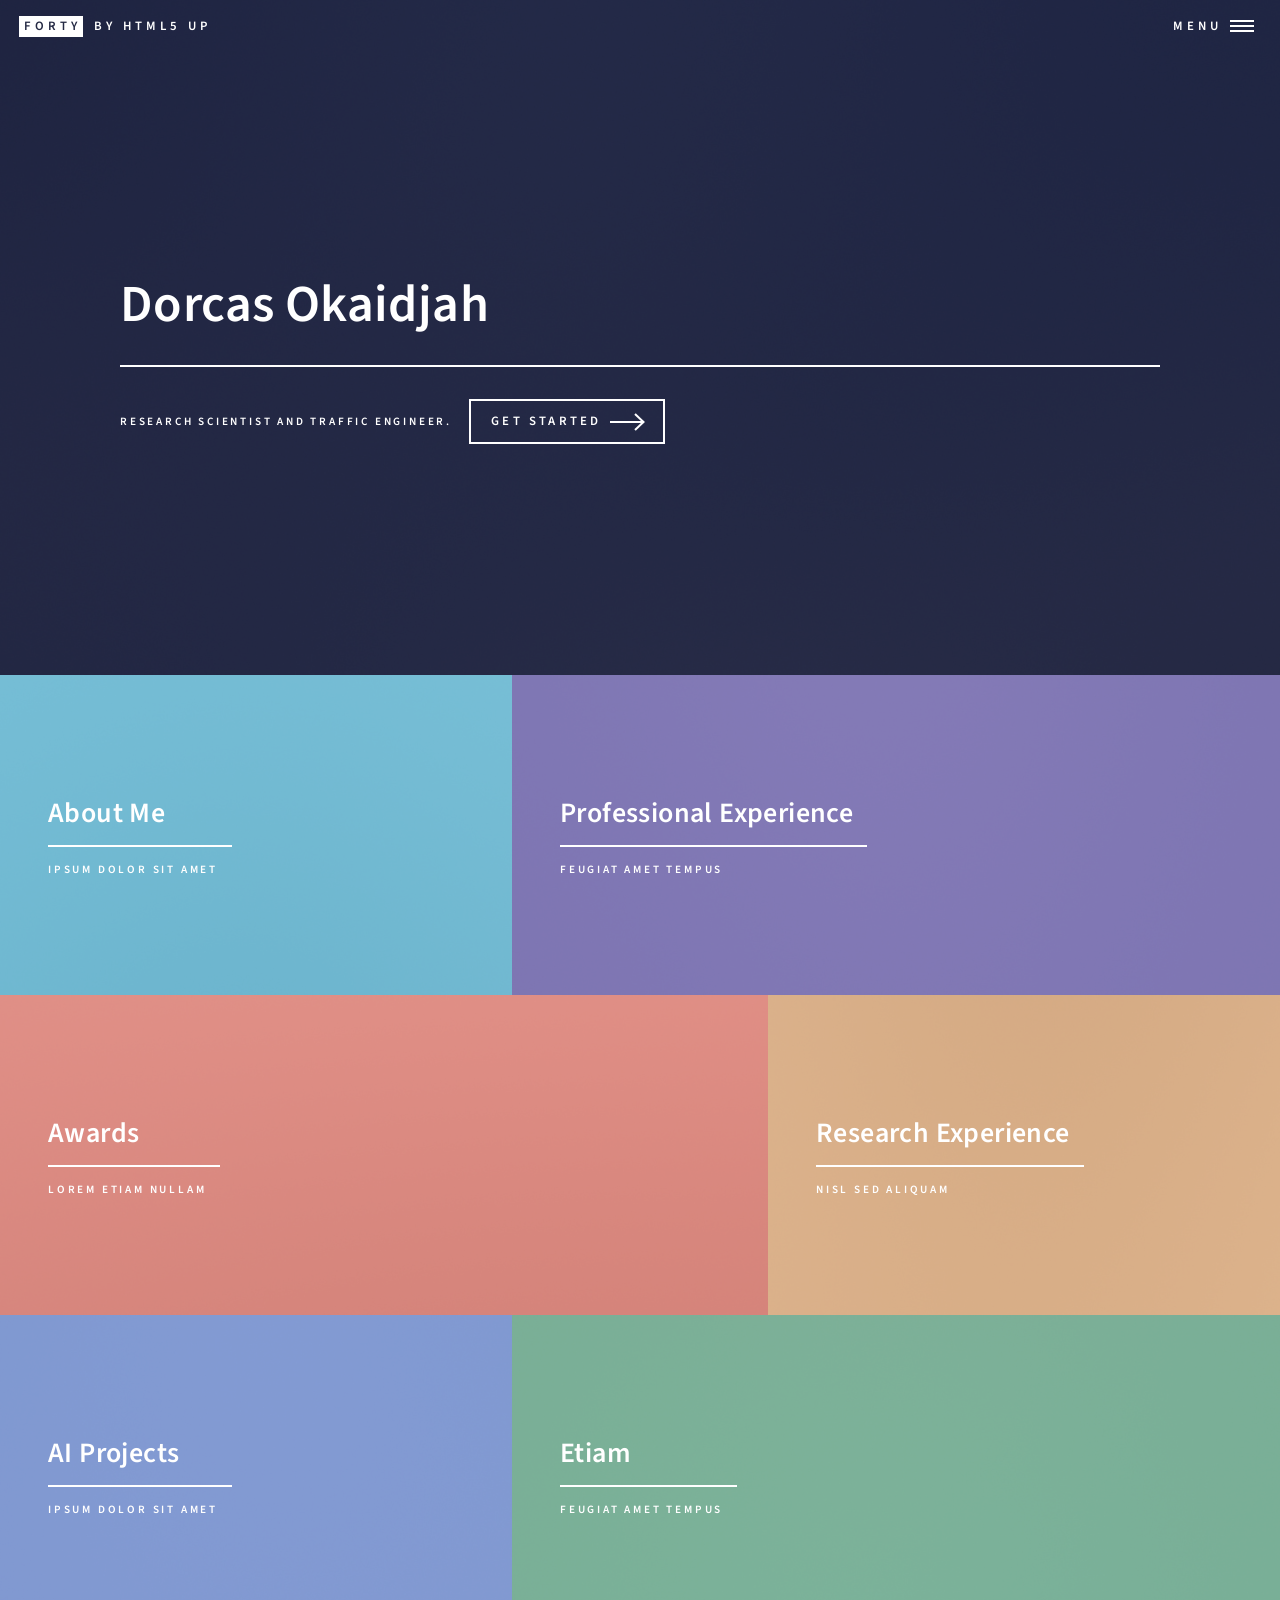
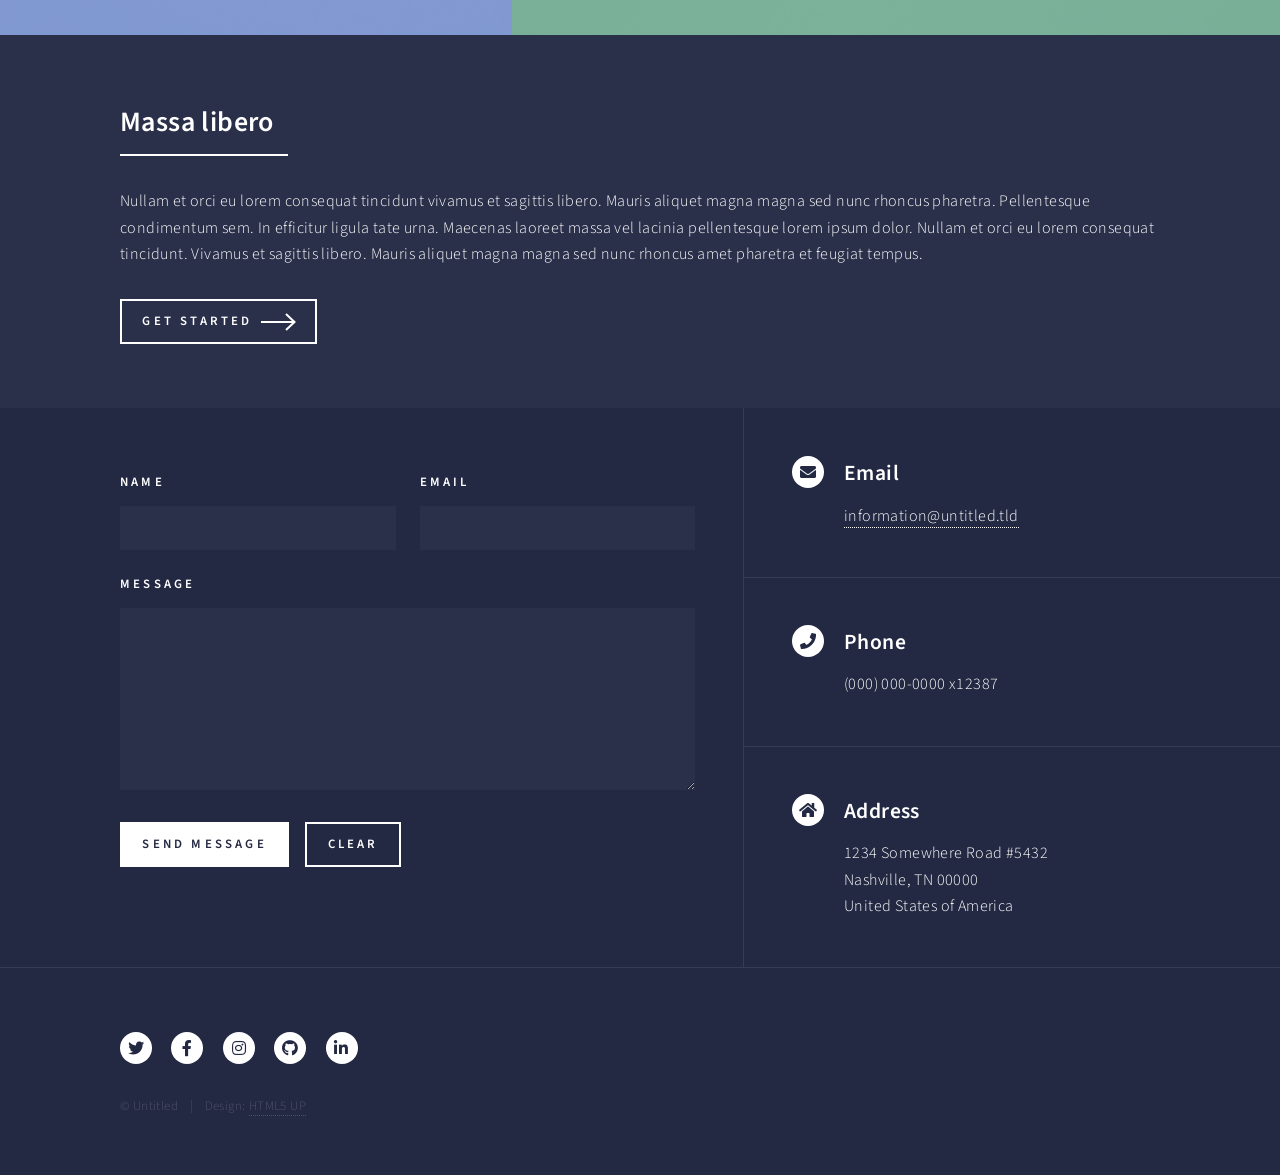
==== index.html @ 519712bb "Update index.html" ====
<!DOCTYPE HTML>
<!--
	Forty by HTML5 UP
	html5up.net | @ajlkn
	Free for personal and commercial use under the CCA 3.0 license (html5up.net/license)
-->
<html>
	<head>
		<title>Forty by HTML5 UP</title>
		<meta charset="utf-8" />
		<meta name="viewport" content="width=device-width, initial-scale=1, user-scalable=no" />
		<link rel="stylesheet" href="assets/css/main.css" />
		<noscript><link rel="stylesheet" href="assets/css/noscript.css" /></noscript>
	</head>
	<body class="is-preload">

		<!-- Wrapper -->
			<div id="wrapper">

				<!-- Header -->
					<header id="header" class="alt">
						<a href="index.html" class="logo"><strong>Forty</strong> <span>by HTML5 UP</span></a>
						<nav>
							<a href="#menu">Menu</a>
						</nav>
					</header>

				<!-- Menu -->
					<nav id="menu">
						<ul class="links">
							<li><a href="index.html">Home</a></li>
							<li><a href="landing.html">Landing</a></li>
							<li><a href="generic.html">Generic</a></li>
							<li><a href="elements.html">Elements</a></li>
						</ul>
						<ul class="actions stacked">
							<li><a href="#" class="button primary fit">Get Started</a></li>
							<li><a href="#" class="button fit">Log In</a></li>
						</ul>
					</nav>

				<!-- Banner -->
					<section id="banner" class="major">
						<div class="inner">
							<header class="major">
								<h1>Dorcas Okaidjah</h1>
							</header>
							<div class="content">
								<p> Research Scientist and Traffic Engineer.</p>
								<ul class="actions">
									<li><a href="#one" class="button next scrolly">Get Started</a></li>
								</ul>
							</div>
						</div>
					</section>

				<!-- Main -->
					<div id="main">

						<!-- One -->
							<section id="one" class="tiles">
								<article>
									<span class="image">
										<img src="images/pic01.jpg" alt="" />
									</span>
									<header class="major">
										<h3><a href="landing.html" class="link">About Me</a></h3>
										<p>Ipsum dolor sit amet</p>
									</header>
								</article>
								<article>
									<span class="image">
										<img src="images/pic02.jpg" alt="" />
									</span>
									<header class="major">
										<h3><a href="landing.html" class="link">Professional Experience</a></h3>
										<p>feugiat amet tempus</p>
									</header>
								</article>
								<article>
									<span class="image">
										<img src="images/pic03.jpg" alt="" />
									</span>
									<header class="major">
										<h3><a href="landing.html" class="link">Awards</a></h3>
										<p>Lorem etiam nullam</p>
									</header>
								</article>
								<article>
									<span class="image">
										<img src="images/pic04.jpg" alt="" />
									</span>
									<header class="major">
										<h3><a href="landing.html" class="link">Research Experience</a></h3>
										<p>Nisl sed aliquam</p>
									</header>
								</article>
								<article>
									<span class="image">
										<img src="images/pic05.jpg" alt="" />
									</span>
									<header class="major">
										<h3><a href="landing.html" class="link">AI Projects</a></h3>
										<p>Ipsum dolor sit amet</p>
									</header>
								</article>
								<article>
									<span class="image">
										<img src="images/pic06.jpg" alt="" />
									</span>
									<header class="major">
										<h3><a href="landing.html" class="link">Etiam</a></h3>
										<p>Feugiat amet tempus</p>
									</header>
								</article>
							</section>

						<!-- Two -->
							<section id="two">
								<div class="inner">
									<header class="major">
										<h2>Massa libero</h2>
									</header>
									<p>Nullam et orci eu lorem consequat tincidunt vivamus et sagittis libero. Mauris aliquet magna magna sed nunc rhoncus pharetra. Pellentesque condimentum sem. In efficitur ligula tate urna. Maecenas laoreet massa vel lacinia pellentesque lorem ipsum dolor. Nullam et orci eu lorem consequat tincidunt. Vivamus et sagittis libero. Mauris aliquet magna magna sed nunc rhoncus amet pharetra et feugiat tempus.</p>
									<ul class="actions">
										<li><a href="landing.html" class="button next">Get Started</a></li>
									</ul>
								</div>
							</section>

					</div>

				<!-- Contact -->
					<section id="contact">
						<div class="inner">
							<section>
								<form method="post" action="#">
									<div class="fields">
										<div class="field half">
											<label for="name">Name</label>
											<input type="text" name="name" id="name" />
										</div>
										<div class="field half">
											<label for="email">Email</label>
											<input type="text" name="email" id="email" />
										</div>
										<div class="field">
											<label for="message">Message</label>
											<textarea name="message" id="message" rows="6"></textarea>
										</div>
									</div>
									<ul class="actions">
										<li><input type="submit" value="Send Message" class="primary" /></li>
										<li><input type="reset" value="Clear" /></li>
									</ul>
								</form>
							</section>
							<section class="split">
								<section>
									<div class="contact-method">
										<span class="icon solid alt fa-envelope"></span>
										<h3>Email</h3>
										<a href="#">information@untitled.tld</a>
									</div>
								</section>
								<section>
									<div class="contact-method">
										<span class="icon solid alt fa-phone"></span>
										<h3>Phone</h3>
										<span>(000) 000-0000 x12387</span>
									</div>
								</section>
								<section>
									<div class="contact-method">
										<span class="icon solid alt fa-home"></span>
										<h3>Address</h3>
										<span>1234 Somewhere Road #5432<br />
										Nashville, TN 00000<br />
										United States of America</span>
									</div>
								</section>
							</section>
						</div>
					</section>

				<!-- Footer -->
					<footer id="footer">
						<div class="inner">
							<ul class="icons">
								<li><a href="#" class="icon brands alt fa-twitter"><span class="label">Twitter</span></a></li>
								<li><a href="#" class="icon brands alt fa-facebook-f"><span class="label">Facebook</span></a></li>
								<li><a href="#" class="icon brands alt fa-instagram"><span class="label">Instagram</span></a></li>
								<li><a href="#" class="icon brands alt fa-github"><span class="label">GitHub</span></a></li>
								<li><a href="#" class="icon brands alt fa-linkedin-in"><span class="label">LinkedIn</span></a></li>
							</ul>
							<ul class="copyright">
								<li>&copy; Untitled</li><li>Design: <a href="https://html5up.net">HTML5 UP</a></li>
							</ul>
						</div>
					</footer>

			</div>

		<!-- Scripts -->
			<script src="assets/js/jquery.min.js"></script>
			<script src="assets/js/jquery.scrolly.min.js"></script>
			<script src="assets/js/jquery.scrollex.min.js"></script>
			<script src="assets/js/browser.min.js"></script>
			<script src="assets/js/breakpoints.min.js"></script>
			<script src="assets/js/util.js"></script>
			<script src="assets/js/main.js"></script>

	</body>

</html>
---- assets/css/main.css ----
@import url(fontawesome-all.min.css);
@import url("https://fonts.googleapis.com/css?family=Source+Sans+Pro:300,300italic,600,600italic");

/*
	Forty by HTML5 UP
	html5up.net | @ajlkn
	Free for personal and commercial use under the CCA 3.0 license (html5up.net/license)
*/

html, body, div, span, applet, object,
iframe, h1, h2, h3, h4, h5, h6, p, blockquote,
pre, a, abbr, acronym, address, big, cite,
code, del, dfn, em, img, ins, kbd, q, s, samp,
small, strike, strong, sub, sup, tt, var, b,
u, i, center, dl, dt, dd, ol, ul, li, fieldset,
form, label, legend, table, caption, tbody,
tfoot, thead, tr, th, td, article, aside,
canvas, details, embed, figure, figcaption,
footer, header, hgroup, menu, nav, output, ruby,
section, summary, time, mark, audio, video {
	margin: 0;
	padding: 0;
	border: 0;
	font-size: 100%;
	font: inherit;
	vertical-align: baseline;}

article, aside, details, figcaption, figure,
footer, header, hgroup, menu, nav, section {
	display: block;}

body {
	line-height: 1;
}

ol, ul {
	list-style: none;
}

blockquote, q {
	quotes: none;
}

	blockquote:before, blockquote:after, q:before, q:after {
		content: '';
		content: none;
	}

table {
	border-collapse: collapse;
	border-spacing: 0;
}

body {
	-webkit-text-size-adjust: none;
}

mark {
	background-color: transparent;
	color: inherit;
}

input::-moz-focus-inner {
	border: 0;
	padding: 0;
}

input, select, textarea {
	-moz-appearance: none;
	-webkit-appearance: none;
	-ms-appearance: none;
	appearance: none;
}

/* Basic */

	@-ms-viewport {
		width: device-width;
	}

	body {
		-ms-overflow-style: scrollbar;
	}

	@media screen and (max-width: 480px) {

		html, body {
			min-width: 320px;
		}

	}

	html {
		box-sizing: border-box;
	}

	*, *:before, *:after {
		box-sizing: inherit;
	}

	body {
		background: #242943;
	}

		body.is-preload *, body.is-preload *:before, body.is-preload *:after {
			-moz-animation: none !important;
			-webkit-animation: none !important;
			-ms-animation: none !important;
			animation: none !important;
			-moz-transition: none !important;
			-webkit-transition: none !important;
			-ms-transition: none !important;
			transition: none !important;
		}

/* Type */

	body, input, select, textarea {
		color: #ffffff;
		font-family: "Source Sans Pro", Helvetica, sans-serif;
		font-size: 17pt;
		font-weight: 300;
		letter-spacing: 0.025em;
		line-height: 1.65;
	}

		@media screen and (max-width: 1680px) {

			body, input, select, textarea {
				font-size: 14pt;
			}

		}

		@media screen and (max-width: 1280px) {

			body, input, select, textarea {
				font-size: 12pt;
			}

		}

		@media screen and (max-width: 360px) {

			body, input, select, textarea {
				font-size: 11pt;
			}

		}

	a {
		-moz-transition: color 0.2s ease-in-out, border-bottom-color 0.2s ease-in-out;
		-webkit-transition: color 0.2s ease-in-out, border-bottom-color 0.2s ease-in-out;
		-ms-transition: color 0.2s ease-in-out, border-bottom-color 0.2s ease-in-out;
		transition: color 0.2s ease-in-out, border-bottom-color 0.2s ease-in-out;
		border-bottom: dotted 1px;
		color: inherit;
		text-decoration: none;
	}

		a:hover {
			border-bottom-color: transparent;
			color: #9bf1ff !important;
		}

		a:active {
			color: #53e3fb !important;
		}

	strong, b {
		color: #ffffff;
		font-weight: 600;
	}

	em, i {
		font-style: italic;
	}

	p {
		margin: 0 0 2em 0;
	}

	h1, h2, h3, h4, h5, h6 {
		color: #ffffff;
		font-weight: 600;
		line-height: 1.65;
		margin: 0 0 1em 0;
	}

		h1 a, h2 a, h3 a, h4 a, h5 a, h6 a {
			color: inherit;
			border-bottom: 0;
		}

	h1 {
		font-size: 2.5em;
	}

	h2 {
		font-size: 1.75em;
	}

	h3 {
		font-size: 1.35em;
	}

	h4 {
		font-size: 1.1em;
	}

	h5 {
		font-size: 0.9em;
	}

	h6 {
		font-size: 0.7em;
	}

	@media screen and (max-width: 736px) {

		h1 {
			font-size: 2em;
		}

		h2 {
			font-size: 1.5em;
		}

		h3 {
			font-size: 1.25em;
		}

	}

	sub {
		font-size: 0.8em;
		position: relative;
		top: 0.5em;
	}

	sup {
		font-size: 0.8em;
		position: relative;
		top: -0.5em;
	}

	blockquote {
		border-left: solid 4px rgba(212, 212, 255, 0.1);
		font-style: italic;
		margin: 0 0 2em 0;
		padding: 0.5em 0 0.5em 2em;
	}

	code {
		background: rgba(212, 212, 255, 0.035);
		font-family: "Courier New", monospace;
		font-size: 0.9em;
		margin: 0 0.25em;
		padding: 0.25em 0.65em;
	}

	pre {
		-webkit-overflow-scrolling: touch;
		font-family: "Courier New", monospace;
		font-size: 0.9em;
		margin: 0 0 2em 0;
	}

		pre code {
			display: block;
			line-height: 1.75;
			padding: 1em 1.5em;
			overflow-x: auto;
		}

	hr {
		border: 0;
		border-bottom: solid 1px rgba(212, 212, 255, 0.1);
		margin: 2em 0;
	}

		hr.major {
			margin: 3em 0;
		}

	.align-left {
		text-align: left;
	}

	.align-center {
		text-align: center;
	}

	.align-right {
		text-align: right;
	}

/* Row */

	.row {
		display: flex;
		flex-wrap: wrap;
		box-sizing: border-box;
		align-items: stretch;
	}

		.row > * {
			box-sizing: border-box;
		}

		.row.gtr-uniform > * > :last-child {
			margin-bottom: 0;
		}

		.row.aln-left {
			justify-content: flex-start;
		}

		.row.aln-center {
			justify-content: center;
		}

		.row.aln-right {
			justify-content: flex-end;
		}

		.row.aln-top {
			align-items: flex-start;
		}

		.row.aln-middle {
			align-items: center;
		}

		.row.aln-bottom {
			align-items: flex-end;
		}

		.row > .imp {
			order: -1;
		}

		.row > .col-1 {
			width: 8.33333%;
		}

		.row > .off-1 {
			margin-left: 8.33333%;
		}

		.row > .col-2 {
			width: 16.66667%;
		}

		.row > .off-2 {
			margin-left: 16.66667%;
		}

		.row > .col-3 {
			width: 25%;
		}

		.row > .off-3 {
			margin-left: 25%;
		}

		.row > .col-4 {
			width: 33.33333%;
		}

		.row > .off-4 {
			margin-left: 33.33333%;
		}

		.row > .col-5 {
			width: 41.66667%;
		}

		.row > .off-5 {
			margin-left: 41.66667%;
		}

		.row > .col-6 {
			width: 50%;
		}

		.row > .off-6 {
			margin-left: 50%;
		}

		.row > .col-7 {
			width: 58.33333%;
		}

		.row > .off-7 {
			margin-left: 58.33333%;
		}

		.row > .col-8 {
			width: 66.66667%;
		}

		.row > .off-8 {
			margin-left: 66.66667%;
		}

		.row > .col-9 {
			width: 75%;
		}

		.row > .off-9 {
			margin-left: 75%;
		}

		.row > .col-10 {
			width: 83.33333%;
		}

		.row > .off-10 {
			margin-left: 83.33333%;
		}

		.row > .col-11 {
			width: 91.66667%;
		}

		.row > .off-11 {
			margin-left: 91.66667%;
		}

		.row > .col-12 {
			width: 100%;
		}

		.row > .off-12 {
			margin-left: 100%;
		}

		.row.gtr-0 {
			margin-top: 0;
			margin-left: 0em;
		}

			.row.gtr-0 > * {
				padding: 0 0 0 0em;
			}

			.row.gtr-0.gtr-uniform {
				margin-top: 0em;
			}

				.row.gtr-0.gtr-uniform > * {
					padding-top: 0em;
				}

		.row.gtr-25 {
			margin-top: 0;
			margin-left: -0.5em;
		}

			.row.gtr-25 > * {
				padding: 0 0 0 0.5em;
			}

			.row.gtr-25.gtr-uniform {
				margin-top: -0.5em;
			}

				.row.gtr-25.gtr-uniform > * {
					padding-top: 0.5em;
				}

		.row.gtr-50 {
			margin-top: 0;
			margin-left: -1em;
		}

			.row.gtr-50 > * {
				padding: 0 0 0 1em;
			}

			.row.gtr-50.gtr-uniform {
				margin-top: -1em;
			}

				.row.gtr-50.gtr-uniform > * {
					padding-top: 1em;
				}

		.row {
			margin-top: 0;
			margin-left: -2em;
		}

			.row > * {
				padding: 0 0 0 2em;
			}

			.row.gtr-uniform {
				margin-top: -2em;
			}

				.row.gtr-uniform > * {
					padding-top: 2em;
				}

		.row.gtr-150 {
			margin-top: 0;
			margin-left: -3em;
		}

			.row.gtr-150 > * {
				padding: 0 0 0 3em;
			}

			.row.gtr-150.gtr-uniform {
				margin-top: -3em;
			}

				.row.gtr-150.gtr-uniform > * {
					padding-top: 3em;
				}

		.row.gtr-200 {
			margin-top: 0;
			margin-left: -4em;
		}

			.row.gtr-200 > * {
				padding: 0 0 0 4em;
			}

			.row.gtr-200.gtr-uniform {
				margin-top: -4em;
			}

				.row.gtr-200.gtr-uniform > * {
					padding-top: 4em;
				}

		@media screen and (max-width: 1680px) {

			.row {
				display: flex;
				flex-wrap: wrap;
				box-sizing: border-box;
				align-items: stretch;
			}

				.row > * {
					box-sizing: border-box;
				}

				.row.gtr-uniform > * > :last-child {
					margin-bottom: 0;
				}

				.row.aln-left {
					justify-content: flex-start;
				}

				.row.aln-center {
					justify-content: center;
				}

				.row.aln-right {
					justify-content: flex-end;
				}

				.row.aln-top {
					align-items: flex-start;
				}

				.row.aln-middle {
					align-items: center;
				}

				.row.aln-bottom {
					align-items: flex-end;
				}

				.row > .imp-xlarge {
					order: -1;
				}

				.row > .col-1-xlarge {
					width: 8.33333%;
				}

				.row > .off-1-xlarge {
					margin-left: 8.33333%;
				}

				.row > .col-2-xlarge {
					width: 16.66667%;
				}

				.row > .off-2-xlarge {
					margin-left: 16.66667%;
				}

				.row > .col-3-xlarge {
					width: 25%;
				}

				.row > .off-3-xlarge {
					margin-left: 25%;
				}

				.row > .col-4-xlarge {
					width: 33.33333%;
				}

				.row > .off-4-xlarge {
					margin-left: 33.33333%;
				}

				.row > .col-5-xlarge {
					width: 41.66667%;
				}

				.row > .off-5-xlarge {
					margin-left: 41.66667%;
				}

				.row > .col-6-xlarge {
					width: 50%;
				}

				.row > .off-6-xlarge {
					margin-left: 50%;
				}

				.row > .col-7-xlarge {
					width: 58.33333%;
				}

				.row > .off-7-xlarge {
					margin-left: 58.33333%;
				}

				.row > .col-8-xlarge {
					width: 66.66667%;
				}

				.row > .off-8-xlarge {
					margin-left: 66.66667%;
				}

				.row > .col-9-xlarge {
					width: 75%;
				}

				.row > .off-9-xlarge {
					margin-left: 75%;
				}

				.row > .col-10-xlarge {
					width: 83.33333%;
				}

				.row > .off-10-xlarge {
					margin-left: 83.33333%;
				}

				.row > .col-11-xlarge {
					width: 91.66667%;
				}

				.row > .off-11-xlarge {
					margin-left: 91.66667%;
				}

				.row > .col-12-xlarge {
					width: 100%;
				}

				.row > .off-12-xlarge {
					margin-left: 100%;
				}

				.row.gtr-0 {
					margin-top: 0;
					margin-left: 0em;
				}

					.row.gtr-0 > * {
						padding: 0 0 0 0em;
					}

					.row.gtr-0.gtr-uniform {
						margin-top: 0em;
					}

						.row.gtr-0.gtr-uniform > * {
							padding-top: 0em;
						}

				.row.gtr-25 {
					margin-top: 0;
					margin-left: -0.5em;
				}

					.row.gtr-25 > * {
						padding: 0 0 0 0.5em;
					}

					.row.gtr-25.gtr-uniform {
						margin-top: -0.5em;
					}

						.row.gtr-25.gtr-uniform > * {
							padding-top: 0.5em;
						}

				.row.gtr-50 {
					margin-top: 0;
					margin-left: -1em;
				}

					.row.gtr-50 > * {
						padding: 0 0 0 1em;
					}

					.row.gtr-50.gtr-uniform {
						margin-top: -1em;
					}

						.row.gtr-50.gtr-uniform > * {
							padding-top: 1em;
						}

				.row {
					margin-top: 0;
					margin-left: -2em;
				}

					.row > * {
						padding: 0 0 0 2em;
					}

					.row.gtr-uniform {
						margin-top: -2em;
					}

						.row.gtr-uniform > * {
							padding-top: 2em;
						}

				.row.gtr-150 {
					margin-top: 0;
					margin-left: -3em;
				}

					.row.gtr-150 > * {
						padding: 0 0 0 3em;
					}

					.row.gtr-150.gtr-uniform {
						margin-top: -3em;
					}

						.row.gtr-150.gtr-uniform > * {
							padding-top: 3em;
						}

				.row.gtr-200 {
					margin-top: 0;
					margin-left: -4em;
				}

					.row.gtr-200 > * {
						padding: 0 0 0 4em;
					}

					.row.gtr-200.gtr-uniform {
						margin-top: -4em;
					}

						.row.gtr-200.gtr-uniform > * {
							padding-top: 4em;
						}

		}

		@media screen and (max-width: 1280px) {

			.row {
				display: flex;
				flex-wrap: wrap;
				box-sizing: border-box;
				align-items: stretch;
			}

				.row > * {
					box-sizing: border-box;
				}

				.row.gtr-uniform > * > :last-child {
					margin-bottom: 0;
				}

				.row.aln-left {
					justify-content: flex-start;
				}

				.row.aln-center {
					justify-content: center;
				}

				.row.aln-right {
					justify-content: flex-end;
				}

				.row.aln-top {
					align-items: flex-start;
				}

				.row.aln-middle {
					align-items: center;
				}

				.row.aln-bottom {
					align-items: flex-end;
				}

				.row > .imp-large {
					order: -1;
				}

				.row > .col-1-large {
					width: 8.33333%;
				}

				.row > .off-1-large {
					margin-left: 8.33333%;
				}

				.row > .col-2-large {
					width: 16.66667%;
				}

				.row > .off-2-large {
					margin-left: 16.66667%;
				}

				.row > .col-3-large {
					width: 25%;
				}

				.row > .off-3-large {
					margin-left: 25%;
				}

				.row > .col-4-large {
					width: 33.33333%;
				}

				.row > .off-4-large {
					margin-left: 33.33333%;
				}

				.row > .col-5-large {
					width: 41.66667%;
				}

				.row > .off-5-large {
					margin-left: 41.66667%;
				}

				.row > .col-6-large {
					width: 50%;
				}

				.row > .off-6-large {
					margin-left: 50%;
				}

				.row > .col-7-large {
					width: 58.33333%;
				}

				.row > .off-7-large {
					margin-left: 58.33333%;
				}

				.row > .col-8-large {
					width: 66.66667%;
				}

				.row > .off-8-large {
					margin-left: 66.66667%;
				}

				.row > .col-9-large {
					width: 75%;
				}

				.row > .off-9-large {
					margin-left: 75%;
				}

				.row > .col-10-large {
					width: 83.33333%;
				}

				.row > .off-10-large {
					margin-left: 83.33333%;
				}

				.row > .col-11-large {
					width: 91.66667%;
				}

				.row > .off-11-large {
					margin-left: 91.66667%;
				}

				.row > .col-12-large {
					width: 100%;
				}

				.row > .off-12-large {
					margin-left: 100%;
				}

				.row.gtr-0 {
					margin-top: 0;
					margin-left: 0em;
				}

					.row.gtr-0 > * {
						padding: 0 0 0 0em;
					}

					.row.gtr-0.gtr-uniform {
						margin-top: 0em;
					}

						.row.gtr-0.gtr-uniform > * {
							padding-top: 0em;
						}

				.row.gtr-25 {
					margin-top: 0;
					margin-left: -0.375em;
				}

					.row.gtr-25 > * {
						padding: 0 0 0 0.375em;
					}

					.row.gtr-25.gtr-uniform {
						margin-top: -0.375em;
					}

						.row.gtr-25.gtr-uniform > * {
							padding-top: 0.375em;
						}

				.row.gtr-50 {
					margin-top: 0;
					margin-left: -0.75em;
				}

					.row.gtr-50 > * {
						padding: 0 0 0 0.75em;
					}

					.row.gtr-50.gtr-uniform {
						margin-top: -0.75em;
					}

						.row.gtr-50.gtr-uniform > * {
							padding-top: 0.75em;
						}

				.row {
					margin-top: 0;
					margin-left: -1.5em;
				}

					.row > * {
						padding: 0 0 0 1.5em;
					}

					.row.gtr-uniform {
						margin-top: -1.5em;
					}

						.row.gtr-uniform > * {
							padding-top: 1.5em;
						}

				.row.gtr-150 {
					margin-top: 0;
					margin-left: -2.25em;
				}

					.row.gtr-150 > * {
						padding: 0 0 0 2.25em;
					}

					.row.gtr-150.gtr-uniform {
						margin-top: -2.25em;
					}

						.row.gtr-150.gtr-uniform > * {
							padding-top: 2.25em;
						}

				.row.gtr-200 {
					margin-top: 0;
					margin-left: -3em;
				}

					.row.gtr-200 > * {
						padding: 0 0 0 3em;
					}

					.row.gtr-200.gtr-uniform {
						margin-top: -3em;
					}

						.row.gtr-200.gtr-uniform > * {
							padding-top: 3em;
						}

		}

		@media screen and (max-width: 980px) {

			.row {
				display: flex;
				flex-wrap: wrap;
				box-sizing: border-box;
				align-items: stretch;
			}

				.row > * {
					box-sizing: border-box;
				}

				.row.gtr-uniform > * > :last-child {
					margin-bottom: 0;
				}

				.row.aln-left {
					justify-content: flex-start;
				}

				.row.aln-center {
					justify-content: center;
				}

				.row.aln-right {
					justify-content: flex-end;
				}

				.row.aln-top {
					align-items: flex-start;
				}

				.row.aln-middle {
					align-items: center;
				}

				.row.aln-bottom {
					align-items: flex-end;
				}

				.row > .imp-medium {
					order: -1;
				}

				.row > .col-1-medium {
					width: 8.33333%;
				}

				.row > .off-1-medium {
					margin-left: 8.33333%;
				}

				.row > .col-2-medium {
					width: 16.66667%;
				}

				.row > .off-2-medium {
					margin-left: 16.66667%;
				}

				.row > .col-3-medium {
					width: 25%;
				}

				.row > .off-3-medium {
					margin-left: 25%;
				}

				.row > .col-4-medium {
					width: 33.33333%;
				}

				.row > .off-4-medium {
					margin-left: 33.33333%;
				}

				.row > .col-5-medium {
					width: 41.66667%;
				}

				.row > .off-5-medium {
					margin-left: 41.66667%;
				}

				.row > .col-6-medium {
					width: 50%;
				}

				.row > .off-6-medium {
					margin-left: 50%;
				}

				.row > .col-7-medium {
					width: 58.33333%;
				}

				.row > .off-7-medium {
					margin-left: 58.33333%;
				}

				.row > .col-8-medium {
					width: 66.66667%;
				}

				.row > .off-8-medium {
					margin-left: 66.66667%;
				}

				.row > .col-9-medium {
					width: 75%;
				}

				.row > .off-9-medium {
					margin-left: 75%;
				}

				.row > .col-10-medium {
					width: 83.33333%;
				}

				.row > .off-10-medium {
					margin-left: 83.33333%;
				}

				.row > .col-11-medium {
					width: 91.66667%;
				}

				.row > .off-11-medium {
					margin-left: 91.66667%;
				}

				.row > .col-12-medium {
					width: 100%;
				}

				.row > .off-12-medium {
					margin-left: 100%;
				}

				.row.gtr-0 {
					margin-top: 0;
					margin-left: 0em;
				}

					.row.gtr-0 > * {
						padding: 0 0 0 0em;
					}

					.row.gtr-0.gtr-uniform {
						margin-top: 0em;
					}

						.row.gtr-0.gtr-uniform > * {
							padding-top: 0em;
						}

				.row.gtr-25 {
					margin-top: 0;
					margin-left: -0.375em;
				}

					.row.gtr-25 > * {
						padding: 0 0 0 0.375em;
					}

					.row.gtr-25.gtr-uniform {
						margin-top: -0.375em;
					}

						.row.gtr-25.gtr-uniform > * {
							padding-top: 0.375em;
						}

				.row.gtr-50 {
					margin-top: 0;
					margin-left: -0.75em;
				}

					.row.gtr-50 > * {
						padding: 0 0 0 0.75em;
					}

					.row.gtr-50.gtr-uniform {
						margin-top: -0.75em;
					}

						.row.gtr-50.gtr-uniform > * {
							padding-top: 0.75em;
						}

				.row {
					margin-top: 0;
					margin-left: -1.5em;
				}

					.row > * {
						padding: 0 0 0 1.5em;
					}

					.row.gtr-uniform {
						margin-top: -1.5em;
					}

						.row.gtr-uniform > * {
							padding-top: 1.5em;
						}

				.row.gtr-150 {
					margin-top: 0;
					margin-left: -2.25em;
				}

					.row.gtr-150 > * {
						padding: 0 0 0 2.25em;
					}

					.row.gtr-150.gtr-uniform {
						margin-top: -2.25em;
					}

						.row.gtr-150.gtr-uniform > * {
							padding-top: 2.25em;
						}

				.row.gtr-200 {
					margin-top: 0;
					margin-left: -3em;
				}

					.row.gtr-200 > * {
						padding: 0 0 0 3em;
					}

					.row.gtr-200.gtr-uniform {
						margin-top: -3em;
					}

						.row.gtr-200.gtr-uniform > * {
							padding-top: 3em;
						}

		}

		@media screen and (max-width: 736px) {

			.row {
				display: flex;
				flex-wrap: wrap;
				box-sizing: border-box;
				align-items: stretch;
			}

				.row > * {
					box-sizing: border-box;
				}

				.row.gtr-uniform > * > :last-child {
					margin-bottom: 0;
				}

				.row.aln-left {
					justify-content: flex-start;
				}

				.row.aln-center {
					justify-content: center;
				}

				.row.aln-right {
					justify-content: flex-end;
				}

				.row.aln-top {
					align-items: flex-start;
				}

				.row.aln-middle {
					align-items: center;
				}

				.row.aln-bottom {
					align-items: flex-end;
				}

				.row > .imp-small {
					order: -1;
				}

				.row > .col-1-small {
					width: 8.33333%;
				}

				.row > .off-1-small {
					margin-left: 8.33333%;
				}

				.row > .col-2-small {
					width: 16.66667%;
				}

				.row > .off-2-small {
					margin-left: 16.66667%;
				}

				.row > .col-3-small {
					width: 25%;
				}

				.row > .off-3-small {
					margin-left: 25%;
				}

				.row > .col-4-small {
					width: 33.33333%;
				}

				.row > .off-4-small {
					margin-left: 33.33333%;
				}

				.row > .col-5-small {
					width: 41.66667%;
				}

				.row > .off-5-small {
					margin-left: 41.66667%;
				}

				.row > .col-6-small {
					width: 50%;
				}

				.row > .off-6-small {
					margin-left: 50%;
				}

				.row > .col-7-small {
					width: 58.33333%;
				}

				.row > .off-7-small {
					margin-left: 58.33333%;
				}

				.row > .col-8-small {
					width: 66.66667%;
				}

				.row > .off-8-small {
					margin-left: 66.66667%;
				}

				.row > .col-9-small {
					width: 75%;
				}

				.row > .off-9-small {
					margin-left: 75%;
				}

				.row > .col-10-small {
					width: 83.33333%;
				}

				.row > .off-10-small {
					margin-left: 83.33333%;
				}

				.row > .col-11-small {
					width: 91.66667%;
				}

				.row > .off-11-small {
					margin-left: 91.66667%;
				}

				.row > .col-12-small {
					width: 100%;
				}

				.row > .off-12-small {
					margin-left: 100%;
				}

				.row.gtr-0 {
					margin-top: 0;
					margin-left: 0em;
				}

					.row.gtr-0 > * {
						padding: 0 0 0 0em;
					}

					.row.gtr-0.gtr-uniform {
						margin-top: 0em;
					}

						.row.gtr-0.gtr-uniform > * {
							padding-top: 0em;
						}

				.row.gtr-25 {
					margin-top: 0;
					margin-left: -0.3125em;
				}

					.row.gtr-25 > * {
						padding: 0 0 0 0.3125em;
					}

					.row.gtr-25.gtr-uniform {
						margin-top: -0.3125em;
					}

						.row.gtr-25.gtr-uniform > * {
							padding-top: 0.3125em;
						}

				.row.gtr-50 {
					margin-top: 0;
					margin-left: -0.625em;
				}

					.row.gtr-50 > * {
						padding: 0 0 0 0.625em;
					}

					.row.gtr-50.gtr-uniform {
						margin-top: -0.625em;
					}

						.row.gtr-50.gtr-uniform > * {
							padding-top: 0.625em;
						}

				.row {
					margin-top: 0;
					margin-left: -1.25em;
				}

					.row > * {
						padding: 0 0 0 1.25em;
					}

					.row.gtr-uniform {
						margin-top: -1.25em;
					}

						.row.gtr-uniform > * {
							padding-top: 1.25em;
						}

				.row.gtr-150 {
					margin-top: 0;
					margin-left: -1.875em;
				}

					.row.gtr-150 > * {
						padding: 0 0 0 1.875em;
					}

					.row.gtr-150.gtr-uniform {
						margin-top: -1.875em;
					}

						.row.gtr-150.gtr-uniform > * {
							padding-top: 1.875em;
						}

				.row.gtr-200 {
					margin-top: 0;
					margin-left: -2.5em;
				}

					.row.gtr-200 > * {
						padding: 0 0 0 2.5em;
					}

					.row.gtr-200.gtr-uniform {
						margin-top: -2.5em;
					}

						.row.gtr-200.gtr-uniform > * {
							padding-top: 2.5em;
						}

		}

		@media screen and (max-width: 480px) {

			.row {
				display: flex;
				flex-wrap: wrap;
				box-sizing: border-box;
				align-items: stretch;
			}

				.row > * {
					box-sizing: border-box;
				}

				.row.gtr-uniform > * > :last-child {
					margin-bottom: 0;
				}

				.row.aln-left {
					justify-content: flex-start;
				}

				.row.aln-center {
					justify-content: center;
				}

				.row.aln-right {
					justify-content: flex-end;
				}

				.row.aln-top {
					align-items: flex-start;
				}

				.row.aln-middle {
					align-items: center;
				}

				.row.aln-bottom {
					align-items: flex-end;
				}

				.row > .imp-xsmall {
					order: -1;
				}

				.row > .col-1-xsmall {
					width: 8.33333%;
				}

				.row > .off-1-xsmall {
					margin-left: 8.33333%;
				}

				.row > .col-2-xsmall {
					width: 16.66667%;
				}

				.row > .off-2-xsmall {
					margin-left: 16.66667%;
				}

				.row > .col-3-xsmall {
					width: 25%;
				}

				.row > .off-3-xsmall {
					margin-left: 25%;
				}

				.row > .col-4-xsmall {
					width: 33.33333%;
				}

				.row > .off-4-xsmall {
					margin-left: 33.33333%;
				}

				.row > .col-5-xsmall {
					width: 41.66667%;
				}

				.row > .off-5-xsmall {
					margin-left: 41.66667%;
				}

				.row > .col-6-xsmall {
					width: 50%;
				}

				.row > .off-6-xsmall {
					margin-left: 50%;
				}

				.row > .col-7-xsmall {
					width: 58.33333%;
				}

				.row > .off-7-xsmall {
					margin-left: 58.33333%;
				}

				.row > .col-8-xsmall {
					width: 66.66667%;
				}

				.row > .off-8-xsmall {
					margin-left: 66.66667%;
				}

				.row > .col-9-xsmall {
					width: 75%;
				}

				.row > .off-9-xsmall {
					margin-left: 75%;
				}

				.row > .col-10-xsmall {
					width: 83.33333%;
				}

				.row > .off-10-xsmall {
					margin-left: 83.33333%;
				}

				.row > .col-11-xsmall {
					width: 91.66667%;
				}

				.row > .off-11-xsmall {
					margin-left: 91.66667%;
				}

				.row > .col-12-xsmall {
					width: 100%;
				}

				.row > .off-12-xsmall {
					margin-left: 100%;
				}

				.row.gtr-0 {
					margin-top: 0;
					margin-left: 0em;
				}

					.row.gtr-0 > * {
						padding: 0 0 0 0em;
					}

					.row.gtr-0.gtr-uniform {
						margin-top: 0em;
					}

						.row.gtr-0.gtr-uniform > * {
							padding-top: 0em;
						}

				.row.gtr-25 {
					margin-top: 0;
					margin-left: -0.3125em;
				}

					.row.gtr-25 > * {
						padding: 0 0 0 0.3125em;
					}

					.row.gtr-25.gtr-uniform {
						margin-top: -0.3125em;
					}

						.row.gtr-25.gtr-uniform > * {
							padding-top: 0.3125em;
						}

				.row.gtr-50 {
					margin-top: 0;
					margin-left: -0.625em;
				}

					.row.gtr-50 > * {
						padding: 0 0 0 0.625em;
					}

					.row.gtr-50.gtr-uniform {
						margin-top: -0.625em;
					}

						.row.gtr-50.gtr-uniform > * {
							padding-top: 0.625em;
						}

				.row {
					margin-top: 0;
					margin-left: -1.25em;
				}

					.row > * {
						padding: 0 0 0 1.25em;
					}

					.row.gtr-uniform {
						margin-top: -1.25em;
					}

						.row.gtr-uniform > * {
							padding-top: 1.25em;
						}

				.row.gtr-150 {
					margin-top: 0;
					margin-left: -1.875em;
				}

					.row.gtr-150 > * {
						padding: 0 0 0 1.875em;
					}

					.row.gtr-150.gtr-uniform {
						margin-top: -1.875em;
					}

						.row.gtr-150.gtr-uniform > * {
							padding-top: 1.875em;
						}

				.row.gtr-200 {
					margin-top: 0;
					margin-left: -2.5em;
				}

					.row.gtr-200 > * {
						padding: 0 0 0 2.5em;
					}

					.row.gtr-200.gtr-uniform {
						margin-top: -2.5em;
					}

						.row.gtr-200.gtr-uniform > * {
							padding-top: 2.5em;
						}

		}

/* Section/Article */

	section.special, article.special {
		text-align: center;
	}

	header.major {
		width: -moz-max-content;
		width: -webkit-max-content;
		width: -ms-max-content;
		width: max-content;
		margin-bottom: 2em;
	}

		header.major > :first-child {
			margin-bottom: 0;
			width: calc(100% + 0.5em);
		}

			header.major > :first-child:after {
				content: '';
				background-color: #ffffff;
				display: block;
				height: 2px;
				margin: 0.325em 0 0.5em 0;
				width: 100%;
			}

		header.major > p {
			font-size: 0.7em;
			font-weight: 600;
			letter-spacing: 0.25em;
			margin-bottom: 0;
			text-transform: uppercase;
		}

		body.is-ie header.major > :first-child:after {
			max-width: 9em;
		}

		body.is-ie header.major > h1:after {
			max-width: 100% !important;
		}

	@media screen and (max-width: 736px) {

		header.major > p br {
			display: none;
		}

	}

/* Form */

	form {
		margin: 0 0 2em 0;
	}

		form > :last-child {
			margin-bottom: 0;
		}

		form > .fields {
			display: -moz-flex;
			display: -webkit-flex;
			display: -ms-flex;
			display: flex;
			-moz-flex-wrap: wrap;
			-webkit-flex-wrap: wrap;
			-ms-flex-wrap: wrap;
			flex-wrap: wrap;
			width: calc(100% + 3em);
			margin: -1.5em 0 2em -1.5em;
		}

			form > .fields > .field {
				-moz-flex-grow: 0;
				-webkit-flex-grow: 0;
				-ms-flex-grow: 0;
				flex-grow: 0;
				-moz-flex-shrink: 0;
				-webkit-flex-shrink: 0;
				-ms-flex-shrink: 0;
				flex-shrink: 0;
				padding: 1.5em 0 0 1.5em;
				width: calc(100% - 1.5em);
			}

				form > .fields > .field.half {
					width: calc(50% - 0.75em);
				}

				form > .fields > .field.third {
					width: calc(100%/3 - 0.5em);
				}

				form > .fields > .field.quarter {
					width: calc(25% - 0.375em);
				}

		@media screen and (max-width: 480px) {

			form > .fields {
				width: calc(100% + 3em);
				margin: -1.5em 0 2em -1.5em;
			}

				form > .fields > .field {
					padding: 1.5em 0 0 1.5em;
					width: calc(100% - 1.5em);
				}

					form > .fields > .field.half {
						width: calc(100% - 1.5em);
					}

					form > .fields > .field.third {
						width: calc(100% - 1.5em);
					}

					form > .fields > .field.quarter {
						width: calc(100% - 1.5em);
					}

		}

	label {
		color: #ffffff;
		display: block;
		font-size: 0.8em;
		font-weight: 600;
		letter-spacing: 0.25em;
		margin: 0 0 1em 0;
		text-transform: uppercase;
	}

	input[type="text"],
	input[type="password"],
	input[type="email"],
	input[type="tel"],
	input[type="search"],
	input[type="url"],
	select,
	textarea {
		-moz-appearance: none;
		-webkit-appearance: none;
		-ms-appearance: none;
		appearance: none;
		background: rgba(212, 212, 255, 0.035);
		border: none;
		border-radius: 0;
		color: inherit;
		display: block;
		outline: 0;
		padding: 0 1em;
		text-decoration: none;
		width: 100%;
	}

		input[type="text"]:invalid,
		input[type="password"]:invalid,
		input[type="email"]:invalid,
		input[type="tel"]:invalid,
		input[type="search"]:invalid,
		input[type="url"]:invalid,
		select:invalid,
		textarea:invalid {
			box-shadow: none;
		}

		input[type="text"]:focus,
		input[type="password"]:focus,
		input[type="email"]:focus,
		input[type="tel"]:focus,
		input[type="search"]:focus,
		input[type="url"]:focus,
		select:focus,
		textarea:focus {
			border-color: #9bf1ff;
			box-shadow: 0 0 0 2px #9bf1ff;
		}

	select {
		background-image: url("data:image/svg+xml;charset=utf8,%3Csvg xmlns='http://www.w3.org/2000/svg' width='40' height='40' preserveAspectRatio='none' viewBox='0 0 40 40'%3E%3Cpath d='M9.4,12.3l10.4,10.4l10.4-10.4c0.2-0.2,0.5-0.4,0.9-0.4c0.3,0,0.6,0.1,0.9,0.4l3.3,3.3c0.2,0.2,0.4,0.5,0.4,0.9 c0,0.4-0.1,0.6-0.4,0.9L20.7,31.9c-0.2,0.2-0.5,0.4-0.9,0.4c-0.3,0-0.6-0.1-0.9-0.4L4.3,17.3c-0.2-0.2-0.4-0.5-0.4-0.9 c0-0.4,0.1-0.6,0.4-0.9l3.3-3.3c0.2-0.2,0.5-0.4,0.9-0.4S9.1,12.1,9.4,12.3z' fill='rgba(212, 212, 255, 0.1)' /%3E%3C/svg%3E");
		background-size: 1.25rem;
		background-repeat: no-repeat;
		background-position: calc(100% - 1rem) center;
		height: 2.75em;
		padding-right: 2.75em;
		text-overflow: ellipsis;
	}

		select option {
			color: #ffffff;
			background: #242943;
		}

		select:focus::-ms-value {
			background-color: transparent;
		}

		select::-ms-expand {
			display: none;
		}

	input[type="text"],
	input[type="password"],
	input[type="email"],
	input[type="tel"],
	input[type="search"],
	input[type="url"],
	select {
		height: 2.75em;
	}

	textarea {
		padding: 0.75em 1em;
	}

	input[type="checkbox"],
	input[type="radio"] {
		-moz-appearance: none;
		-webkit-appearance: none;
		-ms-appearance: none;
		appearance: none;
		display: block;
		float: left;
		margin-right: -2em;
		opacity: 0;
		width: 1em;
		z-index: -1;
	}

		input[type="checkbox"] + label,
		input[type="radio"] + label {
			text-decoration: none;
			color: #ffffff;
			cursor: pointer;
			display: inline-block;
			font-weight: 300;
			padding-left: 2.65em;
			padding-right: 0.75em;
			position: relative;
		}

			input[type="checkbox"] + label:before,
			input[type="radio"] + label:before {
				-moz-osx-font-smoothing: grayscale;
				-webkit-font-smoothing: antialiased;
				display: inline-block;
				font-style: normal;
				font-variant: normal;
				text-rendering: auto;
				line-height: 1;
				text-transform: none !important;
				font-family: 'Font Awesome 5 Free';
				font-weight: 900;
			}

			input[type="checkbox"] + label:before,
			input[type="radio"] + label:before {
				background: rgba(212, 212, 255, 0.035);
				content: '';
				display: inline-block;
				font-size: 0.8em;
				height: 2.0625em;
				left: 0;
				letter-spacing: 0;
				line-height: 2.0625em;
				position: absolute;
				text-align: center;
				top: 0;
				width: 2.0625em;
			}

		input[type="checkbox"]:checked + label:before,
		input[type="radio"]:checked + label:before {
			background: #ffffff;
			border-color: #9bf1ff;
			content: '\f00c';
			color: #242943;
		}

		input[type="checkbox"]:focus + label:before,
		input[type="radio"]:focus + label:before {
			box-shadow: 0 0 0 2px #9bf1ff;
		}

	input[type="radio"] + label:before {
		border-radius: 100%;
	}

	::-webkit-input-placeholder {
		color: rgba(244, 244, 255, 0.2) !important;
		opacity: 1.0;
	}

	:-moz-placeholder {
		color: rgba(244, 244, 255, 0.2) !important;
		opacity: 1.0;
	}

	::-moz-placeholder {
		color: rgba(244, 244, 255, 0.2) !important;
		opacity: 1.0;
	}

	:-ms-input-placeholder {
		color: rgba(244, 244, 255, 0.2) !important;
		opacity: 1.0;
	}

/* Box */

	.box {
		border: solid 1px rgba(212, 212, 255, 0.1);
		margin-bottom: 2em;
		padding: 1.5em;
	}

		.box > :last-child,
		.box > :last-child > :last-child,
		.box > :last-child > :last-child > :last-child {
			margin-bottom: 0;
		}

		.box.alt {
			border: 0;
			border-radius: 0;
			padding: 0;
		}

/* Icon */

	.icon {
		text-decoration: none;
		border-bottom: none;
		position: relative;
	}

		.icon:before {
			-moz-osx-font-smoothing: grayscale;
			-webkit-font-smoothing: antialiased;
			display: inline-block;
			font-style: normal;
			font-variant: normal;
			text-rendering: auto;
			line-height: 1;
			text-transform: none !important;
			font-family: 'Font Awesome 5 Free';
			font-weight: 400;
		}

		.icon > .label {
			display: none;
		}

		.icon:before {
			line-height: inherit;
		}

		.icon.solid:before {
			font-weight: 900;
		}

		.icon.brands:before {
			font-family: 'Font Awesome 5 Brands';
		}

		.icon.alt:before {
			background-color: #ffffff;
			border-radius: 100%;
			color: #242943;
			display: inline-block;
			height: 2em;
			line-height: 2em;
			text-align: center;
			width: 2em;
		}

	a.icon.alt:before {
		-moz-transition: background-color 0.2s ease-in-out;
		-webkit-transition: background-color 0.2s ease-in-out;
		-ms-transition: background-color 0.2s ease-in-out;
		transition: background-color 0.2s ease-in-out;
	}

	a.icon.alt:hover:before {
		background-color: #6fc3df;
	}

	a.icon.alt:active:before {
		background-color: #37a6cb;
	}

/* Image */

	.image {
		border: 0;
		display: inline-block;
		position: relative;
	}

		.image img {
			display: block;
		}

		.image.left, .image.right {
			max-width: 30%;
		}

			.image.left img, .image.right img {
				width: 100%;
			}

		.image.left {
			float: left;
			margin: 0 1.5em 1.25em 0;
			top: 0.25em;
		}

		.image.right {
			float: right;
			margin: 0 0 1.25em 1.5em;
			top: 0.25em;
		}

		.image.fit {
			display: block;
			margin: 0 0 2em 0;
			width: 100%;
		}

			.image.fit img {
				width: 100%;
			}

		.image.main {
			display: block;
			margin: 2.5em 0;
			width: 100%;
		}

			.image.main img {
				width: 100%;
			}

			@media screen and (max-width: 736px) {

				.image.main {
					margin: 1.5em 0;
				}

			}

/* List */

	ol {
		list-style: decimal;
		margin: 0 0 2em 0;
		padding-left: 1.25em;
	}

		ol li {
			padding-left: 0.25em;
		}

	ul {
		list-style: disc;
		margin: 0 0 2em 0;
		padding-left: 1em;
	}

		ul li {
			padding-left: 0.5em;
		}

		ul.alt {
			list-style: none;
			padding-left: 0;
		}

			ul.alt li {
				border-top: solid 1px rgba(212, 212, 255, 0.1);
				padding: 0.5em 0;
			}

				ul.alt li:first-child {
					border-top: 0;
					padding-top: 0;
				}

	dl {
		margin: 0 0 2em 0;
	}

		dl dt {
			display: block;
			font-weight: 600;
			margin: 0 0 1em 0;
		}

		dl dd {
			margin-left: 2em;
		}

/* Actions */

	ul.actions {
		display: -moz-flex;
		display: -webkit-flex;
		display: -ms-flex;
		display: flex;
		cursor: default;
		list-style: none;
		margin-left: -1em;
		padding-left: 0;
	}

		ul.actions li {
			padding: 0 0 0 1em;
			vertical-align: middle;
		}

		ul.actions.special {
			-moz-justify-content: center;
			-webkit-justify-content: center;
			-ms-justify-content: center;
			justify-content: center;
			width: 100%;
			margin-left: 0;
		}

			ul.actions.special li:first-child {
				padding-left: 0;
			}

		ul.actions.stacked {
			-moz-flex-direction: column;
			-webkit-flex-direction: column;
			-ms-flex-direction: column;
			flex-direction: column;
			margin-left: 0;
		}

			ul.actions.stacked li {
				padding: 1.3em 0 0 0;
			}

				ul.actions.stacked li:first-child {
					padding-top: 0;
				}

		ul.actions.fit {
			width: calc(100% + 1em);
		}

			ul.actions.fit li {
				-moz-flex-grow: 1;
				-webkit-flex-grow: 1;
				-ms-flex-grow: 1;
				flex-grow: 1;
				-moz-flex-shrink: 1;
				-webkit-flex-shrink: 1;
				-ms-flex-shrink: 1;
				flex-shrink: 1;
				width: 100%;
			}

				ul.actions.fit li > * {
					width: 100%;
				}

			ul.actions.fit.stacked {
				width: 100%;
			}

/* Icons */

	ul.icons {
		cursor: default;
		list-style: none;
		padding-left: 0;
	}

		ul.icons li {
			display: inline-block;
			padding: 0 1em 0 0;
		}

			ul.icons li:last-child {
				padding-right: 0;
			}

		@media screen and (max-width: 736px) {

			ul.icons li {
				padding: 0 0.75em 0 0;
			}

		}

/* Pagination */

	ul.pagination {
		cursor: default;
		list-style: none;
		padding-left: 0;
	}

		ul.pagination li {
			display: inline-block;
			padding-left: 0;
			vertical-align: middle;
		}

			ul.pagination li > .page {
				-moz-transition: background-color 0.2s ease-in-out, color 0.2s ease-in-out;
				-webkit-transition: background-color 0.2s ease-in-out, color 0.2s ease-in-out;
				-ms-transition: background-color 0.2s ease-in-out, color 0.2s ease-in-out;
				transition: background-color 0.2s ease-in-out, color 0.2s ease-in-out;
				border-bottom: 0;
				display: inline-block;
				font-size: 0.8em;
				font-weight: 600;
				height: 1.5em;
				line-height: 1.5em;
				margin: 0 0.125em;
				min-width: 1.5em;
				padding: 0 0.5em;
				text-align: center;
			}

				ul.pagination li > .page.active {
					background-color: #ffffff;
					color: #242943;
				}

					ul.pagination li > .page.active:hover {
						background-color: #9bf1ff;
						color: #242943 !important;
					}

					ul.pagination li > .page.active:active {
						background-color: #53e3fb;
					}

			ul.pagination li:first-child {
				padding-right: 0.75em;
			}

			ul.pagination li:last-child {
				padding-left: 0.75em;
			}

		@media screen and (max-width: 480px) {

			ul.pagination li:nth-child(n+2):nth-last-child(n+2) {
				display: none;
			}

			ul.pagination li:first-child {
				padding-right: 0;
			}

		}

/* Table */

	.table-wrapper {
		-webkit-overflow-scrolling: touch;
		overflow-x: auto;
	}

	table {
		margin: 0 0 2em 0;
		width: 100%;
	}

		table tbody tr {
			border: solid 1px rgba(212, 212, 255, 0.1);
			border-left: 0;
			border-right: 0;
		}

			table tbody tr:nth-child(2n + 1) {
				background-color: rgba(212, 212, 255, 0.035);
			}

		table td {
			padding: 0.75em 0.75em;
		}

		table th {
			color: #ffffff;
			font-size: 0.9em;
			font-weight: 600;
			padding: 0 0.75em 0.75em 0.75em;
			text-align: left;
		}

		table thead {
			border-bottom: solid 2px rgba(212, 212, 255, 0.1);
		}

		table tfoot {
			border-top: solid 2px rgba(212, 212, 255, 0.1);
		}

		table.alt {
			border-collapse: separate;
		}

			table.alt tbody tr td {
				border: solid 1px rgba(212, 212, 255, 0.1);
				border-left-width: 0;
				border-top-width: 0;
			}

				table.alt tbody tr td:first-child {
					border-left-width: 1px;
				}

			table.alt tbody tr:first-child td {
				border-top-width: 1px;
			}

			table.alt thead {
				border-bottom: 0;
			}

			table.alt tfoot {
				border-top: 0;
			}

/* Button */

	input[type="submit"],
	input[type="reset"],
	input[type="button"],
	button,
	.button {
		-moz-appearance: none;
		-webkit-appearance: none;
		-ms-appearance: none;
		appearance: none;
		-moz-transition: background-color 0.2s ease-in-out, box-shadow 0.2s ease-in-out, color 0.2s ease-in-out;
		-webkit-transition: background-color 0.2s ease-in-out, box-shadow 0.2s ease-in-out, color 0.2s ease-in-out;
		-ms-transition: background-color 0.2s ease-in-out, box-shadow 0.2s ease-in-out, color 0.2s ease-in-out;
		transition: background-color 0.2s ease-in-out, box-shadow 0.2s ease-in-out, color 0.2s ease-in-out;
		background-color: transparent;
		border: 0;
		border-radius: 0;
		box-shadow: inset 0 0 0 2px #ffffff;
		color: #ffffff;
		cursor: pointer;
		display: inline-block;
		font-size: 0.8em;
		font-weight: 600;
		height: 3.5em;
		letter-spacing: 0.25em;
		line-height: 3.5em;
		padding: 0 1.75em;
		text-align: center;
		text-decoration: none;
		text-transform: uppercase;
		white-space: nowrap;
	}

		input[type="submit"]:hover, input[type="submit"]:active,
		input[type="reset"]:hover,
		input[type="reset"]:active,
		input[type="button"]:hover,
		input[type="button"]:active,
		button:hover,
		button:active,
		.button:hover,
		.button:active {
			box-shadow: inset 0 0 0 2px #9bf1ff;
			color: #9bf1ff;
		}

		input[type="submit"]:active,
		input[type="reset"]:active,
		input[type="button"]:active,
		button:active,
		.button:active {
			background-color: rgba(155, 241, 255, 0.1);
			box-shadow: inset 0 0 0 2px #53e3fb;
			color: #53e3fb;
		}

		input[type="submit"].icon:before,
		input[type="reset"].icon:before,
		input[type="button"].icon:before,
		button.icon:before,
		.button.icon:before {
			margin-right: 0.5em;
		}

		input[type="submit"].fit,
		input[type="reset"].fit,
		input[type="button"].fit,
		button.fit,
		.button.fit {
			width: 100%;
		}

		input[type="submit"].small,
		input[type="reset"].small,
		input[type="button"].small,
		button.small,
		.button.small {
			font-size: 0.6em;
		}

		input[type="submit"].large,
		input[type="reset"].large,
		input[type="button"].large,
		button.large,
		.button.large {
			font-size: 1.25em;
			height: 3em;
			line-height: 3em;
		}

		input[type="submit"].next,
		input[type="reset"].next,
		input[type="button"].next,
		button.next,
		.button.next {
			padding-right: 4.5em;
			position: relative;
		}

			input[type="submit"].next:before, input[type="submit"].next:after,
			input[type="reset"].next:before,
			input[type="reset"].next:after,
			input[type="button"].next:before,
			input[type="button"].next:after,
			button.next:before,
			button.next:after,
			.button.next:before,
			.button.next:after {
				-moz-transition: opacity 0.2s ease-in-out;
				-webkit-transition: opacity 0.2s ease-in-out;
				-ms-transition: opacity 0.2s ease-in-out;
				transition: opacity 0.2s ease-in-out;
				background-position: center right;
				background-repeat: no-repeat;
				background-size: 36px 24px;
				content: '';
				display: block;
				height: 100%;
				position: absolute;
				right: 1.5em;
				top: 0;
				vertical-align: middle;
				width: 36px;
			}

			input[type="submit"].next:before,
			input[type="reset"].next:before,
			input[type="button"].next:before,
			button.next:before,
			.button.next:before {
				background-image: url("data:image/svg+xml;charset=utf8,%3Csvg xmlns='http://www.w3.org/2000/svg' xmlns:xlink='http://www.w3.org/1999/xlink' width='36px' height='24px' viewBox='0 0 36 24' zoomAndPan='disable'%3E%3Cstyle%3Eline %7B stroke: %23ffffff%3B stroke-width: 2px%3B %7D%3C/style%3E%3Cline x1='0' y1='12' x2='34' y2='12' /%3E%3Cline x1='25' y1='4' x2='34' y2='12.5' /%3E%3Cline x1='25' y1='20' x2='34' y2='11.5' /%3E%3C/svg%3E");
			}

			input[type="submit"].next:after,
			input[type="reset"].next:after,
			input[type="button"].next:after,
			button.next:after,
			.button.next:after {
				background-image: url("data:image/svg+xml;charset=utf8,%3Csvg xmlns='http://www.w3.org/2000/svg' xmlns:xlink='http://www.w3.org/1999/xlink' width='36px' height='24px' viewBox='0 0 36 24' zoomAndPan='disable'%3E%3Cstyle%3Eline %7B stroke: %239bf1ff%3B stroke-width: 2px%3B %7D%3C/style%3E%3Cline x1='0' y1='12' x2='34' y2='12' /%3E%3Cline x1='25' y1='4' x2='34' y2='12.5' /%3E%3Cline x1='25' y1='20' x2='34' y2='11.5' /%3E%3C/svg%3E");
				opacity: 0;
				z-index: 1;
			}

			input[type="submit"].next:hover:after, input[type="submit"].next:active:after,
			input[type="reset"].next:hover:after,
			input[type="reset"].next:active:after,
			input[type="button"].next:hover:after,
			input[type="button"].next:active:after,
			button.next:hover:after,
			button.next:active:after,
			.button.next:hover:after,
			.button.next:active:after {
				opacity: 1;
			}

			@media screen and (max-width: 1280px) {

				input[type="submit"].next,
				input[type="reset"].next,
				input[type="button"].next,
				button.next,
				.button.next {
					padding-right: 5em;
				}

			}

		input[type="submit"].primary,
		input[type="reset"].primary,
		input[type="button"].primary,
		button.primary,
		.button.primary {
			background-color: #ffffff;
			box-shadow: none;
			color: #242943;
		}

			input[type="submit"].primary:hover, input[type="submit"].primary:active,
			input[type="reset"].primary:hover,
			input[type="reset"].primary:active,
			input[type="button"].primary:hover,
			input[type="button"].primary:active,
			button.primary:hover,
			button.primary:active,
			.button.primary:hover,
			.button.primary:active {
				background-color: #9bf1ff;
				color: #242943 !important;
			}

			input[type="submit"].primary:active,
			input[type="reset"].primary:active,
			input[type="button"].primary:active,
			button.primary:active,
			.button.primary:active {
				background-color: #53e3fb;
			}

		input[type="submit"].disabled, input[type="submit"]:disabled,
		input[type="reset"].disabled,
		input[type="reset"]:disabled,
		input[type="button"].disabled,
		input[type="button"]:disabled,
		button.disabled,
		button:disabled,
		.button.disabled,
		.button:disabled {
			pointer-events: none;
			cursor: default;
			opacity: 0.25;
		}

/* Tiles */

	.tiles {
		display: -moz-flex;
		display: -webkit-flex;
		display: -ms-flex;
		display: flex;
		-moz-flex-wrap: wrap;
		-webkit-flex-wrap: wrap;
		-ms-flex-wrap: wrap;
		flex-wrap: wrap;
		border-top: 0 !important;
	}

		.tiles + * {
			border-top: 0 !important;
		}

		.tiles article {
			-moz-align-items: center;
			-webkit-align-items: center;
			-ms-align-items: center;
			align-items: center;
			display: -moz-flex;
			display: -webkit-flex;
			display: -ms-flex;
			display: flex;
			-moz-transition: -moz-transform 0.25s ease, opacity 0.25s ease, -moz-filter 1s ease, -webkit-filter 1s ease;
			-webkit-transition: -webkit-transform 0.25s ease, opacity 0.25s ease, -webkit-filter 1s ease, -webkit-filter 1s ease;
			-ms-transition: -ms-transform 0.25s ease, opacity 0.25s ease, -ms-filter 1s ease, -webkit-filter 1s ease;
			transition: transform 0.25s ease, opacity 0.25s ease, filter 1s ease, -webkit-filter 1s ease;
			padding: 4em 4em 2em 4em ;
			background-position: center;
			background-repeat: no-repeat;
			background-size: cover;
			cursor: default;
			height: 40vh;
			max-height: 40em;
			min-height: 23em;
			overflow: hidden;
			position: relative;
			width: 40%;
		}

			.tiles article .image {
				display: none;
			}

			.tiles article header {
				position: relative;
				z-index: 3;
			}

			.tiles article h3 {
				font-size: 1.75em;
			}

				.tiles article h3 a:hover {
					color: inherit !important;
				}

			.tiles article .link.primary {
				border: 0;
				height: 100%;
				left: 0;
				position: absolute;
				top: 0;
				width: 100%;
				z-index: 4;
			}

			.tiles article:before {
				-moz-transition: opacity 0.5s ease;
				-webkit-transition: opacity 0.5s ease;
				-ms-transition: opacity 0.5s ease;
				transition: opacity 0.5s ease;
				bottom: 0;
				content: '';
				display: block;
				height: 100%;
				left: 0;
				opacity: 0.85;
				position: absolute;
				width: 100%;
				z-index: 2;
			}

			.tiles article:after {
				background-color: rgba(36, 41, 67, 0.25);
				content: '';
				display: block;
				height: 100%;
				left: 0;
				position: absolute;
				top: 0;
				width: 100%;
				z-index: 1;
			}

			.tiles article:hover:before {
				opacity: 0;
			}

			.tiles article.is-transitioning {
				-moz-transform: scale(0.95);
				-webkit-transform: scale(0.95);
				-ms-transform: scale(0.95);
				transform: scale(0.95);
				-moz-filter: blur(0.5em);
				-webkit-filter: blur(0.5em);
				-ms-filter: blur(0.5em);
				filter: blur(0.5em);
				opacity: 0;
			}

			.tiles article:nth-child(4n - 1), .tiles article:nth-child(4n - 2) {
				width: 60%;
			}

			.tiles article:nth-child(6n - 5):before {
				background-color: #6fc3df;
			}

			.tiles article:nth-child(6n - 4):before {
				background-color: #8d82c4;
			}

			.tiles article:nth-child(6n - 3):before {
				background-color: #ec8d81;
			}

			.tiles article:nth-child(6n - 2):before {
				background-color: #e7b788;
			}

			.tiles article:nth-child(6n - 1):before {
				background-color: #8ea9e8;
			}

			.tiles article:nth-child(6n):before {
				background-color: #87c5a4;
			}

		@media screen and (max-width: 1280px) {

			.tiles article {
				padding: 4em 3em 2em 3em ;
				height: 30vh;
				max-height: 30em;
				min-height: 20em;
			}

		}

		@media screen and (max-width: 980px) {

			.tiles article {
				width: 50% !important;
			}

		}

		@media screen and (max-width: 736px) {

			.tiles article {
				padding: 3em 1.5em 1em 1.5em ;
				height: 16em;
				max-height: none;
				min-height: 0;
			}

				.tiles article h3 {
					font-size: 1.5em;
				}

		}

		@media screen and (max-width: 480px) {

			.tiles {
				display: block;
			}

				.tiles article {
					height: 20em;
					width: 100% !important;
				}

		}

/* Contact Method */

	.contact-method {
		margin: 0 0 2em 0;
		padding-left: 3.25em;
		position: relative;
	}

		.contact-method .icon {
			left: 0;
			position: absolute;
			top: 0;
		}

		.contact-method h3 {
			margin: 0 0 0.5em 0;
		}

/* Spotlights */

	.spotlights {
		border-top: 0 !important;
	}

		.spotlights + * {
			border-top: 0 !important;
		}

		.spotlights > section {
			display: -moz-flex;
			display: -webkit-flex;
			display: -ms-flex;
			display: flex;
			-moz-flex-direction: row;
			-webkit-flex-direction: row;
			-ms-flex-direction: row;
			flex-direction: row;
			background-color: #2e3450;
		}

			.spotlights > section > .image {
				background-position: center center;
				background-size: cover;
				border-radius: 0;
				display: block;
				position: relative;
				width: 30%;
			}

				.spotlights > section > .image img {
					border-radius: 0;
					display: block;
					width: 100%;
				}

				.spotlights > section > .image:before {
					background: rgba(36, 41, 67, 0.9);
					content: '';
					display: block;
					height: 100%;
					left: 0;
					opacity: 0;
					position: absolute;
					top: 0;
					width: 100%;
				}

			.spotlights > section > .content {
				display: -moz-flex;
				display: -webkit-flex;
				display: -ms-flex;
				display: flex;
				-moz-flex-direction: column;
				-webkit-flex-direction: column;
				-ms-flex-direction: column;
				flex-direction: column;
				-moz-justify-content: center;
				-webkit-justify-content: center;
				-ms-justify-content: center;
				justify-content: center;
				-moz-align-items: center;
				-webkit-align-items: center;
				-ms-align-items: center;
				align-items: center;
				padding: 2em 3em 0.1em 3em ;
				width: 70%;
			}

				.spotlights > section > .content > .inner {
					margin: 0 auto;
					max-width: 100%;
					width: 65em;
				}

			.spotlights > section:nth-child(2n) {
				-moz-flex-direction: row-reverse;
				-webkit-flex-direction: row-reverse;
				-ms-flex-direction: row-reverse;
				flex-direction: row-reverse;
				background-color: #333856;
			}

				.spotlights > section:nth-child(2n) > .content {
					-moz-align-items: -moz-flex-end;
					-webkit-align-items: -webkit-flex-end;
					-ms-align-items: -ms-flex-end;
					align-items: flex-end;
				}

		@media screen and (max-width: 1680px) {

			.spotlights > section > .image {
				width: 40%;
			}

			.spotlights > section > .content {
				width: 60%;
			}

		}

		@media screen and (max-width: 1280px) {

			.spotlights > section > .image {
				width: 45%;
			}

			.spotlights > section > .content {
				width: 55%;
			}

		}

		@media screen and (max-width: 980px) {

			.spotlights > section {
				display: block;
			}

				.spotlights > section > .image {
					width: 100%;
				}

				.spotlights > section > .content {
					padding: 4em 3em 2em 3em ;
					width: 100%;
				}

		}

		@media screen and (max-width: 736px) {

			.spotlights > section > .content {
				padding: 3em 1.5em 1em 1.5em ;
			}

		}

/* Header */

	@-moz-keyframes reveal-header {
		0% {
			top: -4em;
			opacity: 0;
		}

		100% {
			top: 0;
			opacity: 1;
		}
	}

	@-webkit-keyframes reveal-header {
		0% {
			top: -4em;
			opacity: 0;
		}

		100% {
			top: 0;
			opacity: 1;
		}
	}

	@-ms-keyframes reveal-header {
		0% {
			top: -4em;
			opacity: 0;
		}

		100% {
			top: 0;
			opacity: 1;
		}
	}

	@keyframes reveal-header {
		0% {
			top: -4em;
			opacity: 0;
		}

		100% {
			top: 0;
			opacity: 1;
		}
	}

	#header {
		display: -moz-flex;
		display: -webkit-flex;
		display: -ms-flex;
		display: flex;
		background-color: #2a2f4a;
		box-shadow: 0 0 0.25em 0 rgba(0, 0, 0, 0.15);
		cursor: default;
		font-weight: 600;
		height: 3.25em;
		left: 0;
		letter-spacing: 0.25em;
		line-height: 3.25em;
		margin: 0;
		position: fixed;
		text-transform: uppercase;
		top: 0;
		width: 100%;
		z-index: 10000;
	}

		#header .logo {
			border: 0;
			display: inline-block;
			font-size: 0.8em;
			height: inherit;
			line-height: inherit;
			padding: 0 1.5em;
		}

			#header .logo strong {
				-moz-transition: background-color 0.2s ease-in-out, color 0.2s ease-in-out;
				-webkit-transition: background-color 0.2s ease-in-out, color 0.2s ease-in-out;
				-ms-transition: background-color 0.2s ease-in-out, color 0.2s ease-in-out;
				transition: background-color 0.2s ease-in-out, color 0.2s ease-in-out;
				background-color: #ffffff;
				color: #242943;
				display: inline-block;
				line-height: 1.65em;
				margin-right: 0.325em;
				padding: 0 0.125em 0 0.375em;
			}

			#header .logo:hover strong {
				background-color: #9bf1ff;
			}

			#header .logo:active strong {
				background-color: #53e3fb;
			}

		#header nav {
			display: -moz-flex;
			display: -webkit-flex;
			display: -ms-flex;
			display: flex;
			-moz-justify-content: -moz-flex-end;
			-webkit-justify-content: -webkit-flex-end;
			-ms-justify-content: -ms-flex-end;
			justify-content: flex-end;
			-moz-flex-grow: 1;
			-webkit-flex-grow: 1;
			-ms-flex-grow: 1;
			flex-grow: 1;
			height: inherit;
			line-height: inherit;
		}

			#header nav a {
				border: 0;
				display: block;
				font-size: 0.8em;
				height: inherit;
				line-height: inherit;
				padding: 0 0.75em;
				position: relative;
				vertical-align: middle;
			}

				#header nav a:last-child {
					padding-right: 1.5em;
				}

				#header nav a[href="#menu"] {
					padding-right: 3.325em !important;
				}

					#header nav a[href="#menu"]:before, #header nav a[href="#menu"]:after {
						background-image: url("data:image/svg+xml;charset=utf8,%3Csvg xmlns='http://www.w3.org/2000/svg' width='24' height='32' viewBox='0 0 24 32' preserveAspectRatio='none'%3E%3Cstyle%3Eline %7B stroke-width: 2px%3B stroke: %23ffffff%3B %7D%3C/style%3E%3Cline x1='0' y1='11' x2='24' y2='11' /%3E%3Cline x1='0' y1='21' x2='24' y2='21' /%3E%3Cline x1='0' y1='16' x2='24' y2='16' /%3E%3C/svg%3E");
						background-position: center;
						background-repeat: no-repeat;
						background-size: 24px 32px;
						content: '';
						display: block;
						height: 100%;
						position: absolute;
						right: 1.5em;
						top: 0;
						vertical-align: middle;
						width: 24px;
					}

					#header nav a[href="#menu"]:after {
						-moz-transition: opacity 0.2s ease-in-out;
						-webkit-transition: opacity 0.2s ease-in-out;
						-ms-transition: opacity 0.2s ease-in-out;
						transition: opacity 0.2s ease-in-out;
						background-image: url("data:image/svg+xml;charset=utf8,%3Csvg xmlns='http://www.w3.org/2000/svg' width='24' height='32' viewBox='0 0 24 32' preserveAspectRatio='none'%3E%3Cstyle%3Eline %7B stroke-width: 2px%3B stroke: %239bf1ff%3B %7D%3C/style%3E%3Cline x1='0' y1='11' x2='24' y2='11' /%3E%3Cline x1='0' y1='21' x2='24' y2='21' /%3E%3Cline x1='0' y1='16' x2='24' y2='16' /%3E%3C/svg%3E");
						opacity: 0;
						z-index: 1;
					}

					#header nav a[href="#menu"]:hover:after, #header nav a[href="#menu"]:active:after {
						opacity: 1;
					}

					#header nav a[href="#menu"]:last-child {
						padding-right: 3.875em !important;
					}

						#header nav a[href="#menu"]:last-child:before, #header nav a[href="#menu"]:last-child:after {
							right: 2em;
						}

		#header.reveal {
			-moz-animation: reveal-header 0.35s ease;
			-webkit-animation: reveal-header 0.35s ease;
			-ms-animation: reveal-header 0.35s ease;
			animation: reveal-header 0.35s ease;
		}

		#header.alt {
			-moz-transition: opacity 2.5s ease;
			-webkit-transition: opacity 2.5s ease;
			-ms-transition: opacity 2.5s ease;
			transition: opacity 2.5s ease;
			-moz-transition-delay: 0.75s;
			-webkit-transition-delay: 0.75s;
			-ms-transition-delay: 0.75s;
			transition-delay: 0.75s;
			-moz-animation: none;
			-webkit-animation: none;
			-ms-animation: none;
			animation: none;
			background-color: transparent;
			box-shadow: none;
			position: absolute;
		}

			#header.alt.style1 .logo strong {
				color: #6fc3df;
			}

			#header.alt.style2 .logo strong {
				color: #8d82c4;
			}

			#header.alt.style3 .logo strong {
				color: #ec8d81;
			}

			#header.alt.style4 .logo strong {
				color: #e7b788;
			}

			#header.alt.style5 .logo strong {
				color: #8ea9e8;
			}

			#header.alt.style6 .logo strong {
				color: #87c5a4;
			}

		body.is-preload #header.alt {
			opacity: 0;
		}

		@media screen and (max-width: 1680px) {

			#header nav a[href="#menu"] {
				padding-right: 3.75em !important;
			}

				#header nav a[href="#menu"]:last-child {
					padding-right: 4.25em !important;
				}

		}

		@media screen and (max-width: 1280px) {

			#header nav a[href="#menu"] {
				padding-right: 4em !important;
			}

				#header nav a[href="#menu"]:last-child {
					padding-right: 4.5em !important;
				}

		}

		@media screen and (max-width: 736px) {

			#header {
				height: 2.75em;
				line-height: 2.75em;
			}

				#header .logo {
					padding: 0 1em;
				}

				#header nav a {
					padding: 0 0.5em;
				}

					#header nav a:last-child {
						padding-right: 1em;
					}

					#header nav a[href="#menu"] {
						padding-right: 3.25em !important;
					}

						#header nav a[href="#menu"]:before, #header nav a[href="#menu"]:after {
							right: 0.75em;
						}

						#header nav a[href="#menu"]:last-child {
							padding-right: 4em !important;
						}

							#header nav a[href="#menu"]:last-child:before, #header nav a[href="#menu"]:last-child:after {
								right: 1.5em;
							}

		}

		@media screen and (max-width: 480px) {

			#header .logo span {
				display: none;
			}

			#header nav a[href="#menu"] {
				overflow: hidden;
				padding-right: 0 !important;
				text-indent: 5em;
				white-space: nowrap;
				width: 5em;
			}

				#header nav a[href="#menu"]:before, #header nav a[href="#menu"]:after {
					right: 0;
					width: inherit;
				}

				#header nav a[href="#menu"]:last-child:before, #header nav a[href="#menu"]:last-child:after {
					width: 4em;
					right: 0;
				}

		}

/* Banner */

	#banner {
		-moz-align-items: center;
		-webkit-align-items: center;
		-ms-align-items: center;
		align-items: center;
		background-image: url("../../images/banner.jpg");
		display: -moz-flex;
		display: -webkit-flex;
		display: -ms-flex;
		display: flex;
		padding: 6em 0 2em 0 ;
		background-attachment: fixed;
		background-position: center;
		background-repeat: no-repeat;
		background-size: cover;
		border-bottom: 0 !important;
		cursor: default;
		height: 60vh;
		margin-bottom: -3.25em;
		max-height: 32em;
		min-height: 22em;
		position: relative;
		top: -3.25em;
	}

		#banner:after {
			-moz-transition: opacity 2.5s ease;
			-webkit-transition: opacity 2.5s ease;
			-ms-transition: opacity 2.5s ease;
			transition: opacity 2.5s ease;
			-moz-transition-delay: 0.75s;
			-webkit-transition-delay: 0.75s;
			-ms-transition-delay: 0.75s;
			transition-delay: 0.75s;
			pointer-events: none;
			background-color: #242943;
			content: '';
			display: block;
			height: 100%;
			left: 0;
			opacity: 0.85;
			position: absolute;
			top: 0;
			width: 100%;
			z-index: 1;
		}

		#banner h1 {
			font-size: 3.25em;
		}

		#banner > .inner {
			-moz-transition: opacity 1.5s ease, -moz-transform 0.5s ease-out, -moz-filter 0.5s ease, -webkit-filter 0.5s ease;
			-webkit-transition: opacity 1.5s ease, -webkit-transform 0.5s ease-out, -webkit-filter 0.5s ease, -webkit-filter 0.5s ease;
			-ms-transition: opacity 1.5s ease, -ms-transform 0.5s ease-out, -ms-filter 0.5s ease, -webkit-filter 0.5s ease;
			transition: opacity 1.5s ease, transform 0.5s ease-out, filter 0.5s ease, -webkit-filter 0.5s ease;
			padding: 0 !important;
			position: relative;
			z-index: 2;
		}

			#banner > .inner .image {
				display: none;
			}

			#banner > .inner header {
				width: auto;
			}

				#banner > .inner header > :first-child {
					width: auto;
				}

					#banner > .inner header > :first-child:after {
						max-width: 100%;
					}

			#banner > .inner .content {
				display: -moz-flex;
				display: -webkit-flex;
				display: -ms-flex;
				display: flex;
				-moz-align-items: center;
				-webkit-align-items: center;
				-ms-align-items: center;
				align-items: center;
				margin: 0 0 2em 0;
			}

				#banner > .inner .content > * {
					margin-right: 1.5em;
					margin-bottom: 0;
				}

				#banner > .inner .content > :last-child {
					margin-right: 0;
				}

				#banner > .inner .content p {
					font-size: 0.7em;
					font-weight: 600;
					letter-spacing: 0.25em;
					text-transform: uppercase;
				}

		#banner.major {
			height: 75vh;
			min-height: 30em;
			max-height: 50em;
		}

			#banner.major.alt {
				opacity: 0.75;
			}

		#banner.style1:after {
			background-color: #6fc3df;
		}

		#banner.style2:after {
			background-color: #8d82c4;
		}

		#banner.style3:after {
			background-color: #ec8d81;
		}

		#banner.style4:after {
			background-color: #e7b788;
		}

		#banner.style5:after {
			background-color: #8ea9e8;
		}

		#banner.style6:after {
			background-color: #87c5a4;
		}

		body.is-preload #banner:after {
			opacity: 1.0;
		}

		body.is-preload #banner > .inner {
			-moz-filter: blur(0.125em);
			-webkit-filter: blur(0.125em);
			-ms-filter: blur(0.125em);
			filter: blur(0.125em);
			-moz-transform: translateX(-0.5em);
			-webkit-transform: translateX(-0.5em);
			-ms-transform: translateX(-0.5em);
			transform: translateX(-0.5em);
			opacity: 0;
		}

		@media screen and (max-width: 1280px) {

			#banner {
				background-attachment: scroll;
			}

		}

		@media screen and (max-width: 736px) {

			#banner {
				padding: 5em 0 1em 0 ;
				height: auto;
				margin-bottom: -2.75em;
				max-height: none;
				min-height: 0;
				top: -2.75em;
			}

				#banner h1 {
					font-size: 2em;
				}

				#banner > .inner .content {
					display: block;
				}

					#banner > .inner .content > * {
						margin-right: 0;
						margin-bottom: 2em;
					}

				#banner.major {
					height: auto;
					min-height: 0;
					max-height: none;
				}

		}

		@media screen and (max-width: 480px) {

			#banner {
				padding: 6em 0 2em 0 ;
			}

				#banner > .inner .content p br {
					display: none;
				}

				#banner.major {
					padding: 8em 0 4em 0 ;
				}

		}

/* Main */

	#main {
		background-color: #2a2f4a;
	}

		#main > * {
			border-top: solid 1px rgba(212, 212, 255, 0.1);
		}

			#main > *:first-child {
				border-top: 0;
			}

			#main > * > .inner {
				padding: 4em 0 2em 0 ;
				margin: 0 auto;
				max-width: 65em;
				width: calc(100% - 6em);
			}

				@media screen and (max-width: 736px) {

					#main > * > .inner {
						padding: 3em 0 1em 0 ;
						width: calc(100% - 3em);
					}

				}

		#main.alt {
			background-color: transparent;
			border-bottom: solid 1px rgba(212, 212, 255, 0.1);
		}

/* Contact */

	#contact {
		border-bottom: solid 1px rgba(212, 212, 255, 0.1);
		overflow-x: hidden;
	}

		#contact > .inner {
			display: -moz-flex;
			display: -webkit-flex;
			display: -ms-flex;
			display: flex;
			padding: 0 !important;
		}

			#contact > .inner > :nth-child(2n - 1) {
				padding: 4em 3em 2em 0 ;
				border-right: solid 1px rgba(212, 212, 255, 0.1);
				width: 60%;
			}

			#contact > .inner > :nth-child(2n) {
				padding-left: 3em;
				width: 40%;
			}

			#contact > .inner > .split {
				padding: 0;
			}

				#contact > .inner > .split > * {
					padding: 3em 0 1em 3em ;
					position: relative;
				}

					#contact > .inner > .split > *:before {
						border-top: solid 1px rgba(212, 212, 255, 0.1);
						content: '';
						display: block;
						margin-left: -3em;
						position: absolute;
						top: 0;
						width: calc(100vw + 3em);
					}

				#contact > .inner > .split > :first-child:before {
					display: none;
				}

		@media screen and (max-width: 980px) {

			#contact > .inner {
				display: block;
			}

				#contact > .inner > :nth-child(2n - 1) {
					padding: 4em 0 2em 0 ;
					border-right: 0;
					width: 100%;
				}

				#contact > .inner > :nth-child(2n) {
					padding-left: 0;
					width: 100%;
				}

				#contact > .inner > .split > * {
					padding: 3em 0 1em 0 ;
				}

				#contact > .inner > .split > :first-child:before {
					display: block;
				}

		}

		@media screen and (max-width: 736px) {

			#contact > .inner > :nth-child(2n - 1) {
				padding: 3em 0 1em 0 ;
			}

		}

/* Footer */

	#footer .copyright {
		font-size: 0.8em;
		list-style: none;
		padding-left: 0;
	}

		#footer .copyright li {
			border-left: solid 1px rgba(212, 212, 255, 0.1);
			color: rgba(244, 244, 255, 0.2);
			display: inline-block;
			line-height: 1;
			margin-left: 1em;
			padding-left: 1em;
		}

			#footer .copyright li:first-child {
				border-left: 0;
				margin-left: 0;
				padding-left: 0;
			}

	@media screen and (max-width: 480px) {

		#footer .copyright li {
			display: block;
			border-left: 0;
			margin-left: 0;
			padding-left: 0;
			line-height: inherit;
		}

	}

/* Wrapper */

	#wrapper {
		-moz-transition: -moz-filter 0.35s ease, -webkit-filter 0.35s ease, opacity 0.375s ease-out;
		-webkit-transition: -webkit-filter 0.35s ease, -webkit-filter 0.35s ease, opacity 0.375s ease-out;
		-ms-transition: -ms-filter 0.35s ease, -webkit-filter 0.35s ease, opacity 0.375s ease-out;
		transition: filter 0.35s ease, -webkit-filter 0.35s ease, opacity 0.375s ease-out;
		padding-top: 3.25em;
	}

		#wrapper.is-transitioning {
			opacity: 0;
		}

		#wrapper > * > .inner {
			padding: 4em 0 2em 0 ;
			margin: 0 auto;
			max-width: 65em;
			width: calc(100% - 6em);
		}

			@media screen and (max-width: 736px) {

				#wrapper > * > .inner {
					padding: 3em 0 1em 0 ;
					width: calc(100% - 3em);
				}

			}

		@media screen and (max-width: 736px) {

			#wrapper {
				padding-top: 2.75em;
			}

		}

/* Menu */

	#menu {
		-moz-transition: -moz-transform 0.35s ease, opacity 0.35s ease, visibility 0.35s;
		-webkit-transition: -webkit-transform 0.35s ease, opacity 0.35s ease, visibility 0.35s;
		-ms-transition: -ms-transform 0.35s ease, opacity 0.35s ease, visibility 0.35s;
		transition: transform 0.35s ease, opacity 0.35s ease, visibility 0.35s;
		-moz-align-items: center;
		-webkit-align-items: center;
		-ms-align-items: center;
		align-items: center;
		display: -moz-flex;
		display: -webkit-flex;
		display: -ms-flex;
		display: flex;
		-moz-justify-content: center;
		-webkit-justify-content: center;
		-ms-justify-content: center;
		justify-content: center;
		pointer-events: none;
		background: rgba(36, 41, 67, 0.9);
		box-shadow: none;
		height: 100%;
		left: 0;
		opacity: 0;
		overflow: hidden;
		padding: 3em 2em;
		position: fixed;
		top: 0;
		visibility: hidden;
		width: 100%;
		z-index: 10002;
	}

		#menu .inner {
			-moz-transition: -moz-transform 0.35s ease-out, opacity 0.35s ease, visibility 0.35s;
			-webkit-transition: -webkit-transform 0.35s ease-out, opacity 0.35s ease, visibility 0.35s;
			-ms-transition: -ms-transform 0.35s ease-out, opacity 0.35s ease, visibility 0.35s;
			transition: transform 0.35s ease-out, opacity 0.35s ease, visibility 0.35s;
			-moz-transform: rotateX(20deg);
			-webkit-transform: rotateX(20deg);
			-ms-transform: rotateX(20deg);
			transform: rotateX(20deg);
			-webkit-overflow-scrolling: touch;
			max-width: 100%;
			max-height: 100vh;
			opacity: 0;
			overflow: auto;
			text-align: center;
			visibility: hidden;
			width: 18em;
		}

			#menu .inner > :first-child {
				margin-top: 2em;
			}

			#menu .inner > :last-child {
				margin-bottom: 3em;
			}

		#menu ul {
			margin: 0 0 1em 0;
		}

			#menu ul.links {
				list-style: none;
				padding: 0;
			}

				#menu ul.links > li {
					padding: 0;
				}

					#menu ul.links > li > a:not(.button) {
						border: 0;
						border-top: solid 1px rgba(212, 212, 255, 0.1);
						display: block;
						font-size: 0.8em;
						font-weight: 600;
						letter-spacing: 0.25em;
						line-height: 4em;
						text-decoration: none;
						text-transform: uppercase;
					}

					#menu ul.links > li > .button {
						display: block;
						margin: 0.5em 0 0 0;
					}

					#menu ul.links > li:first-child > a:not(.button) {
						border-top: 0 !important;
					}

		#menu .close {
			-moz-transition: color 0.2s ease-in-out;
			-webkit-transition: color 0.2s ease-in-out;
			-ms-transition: color 0.2s ease-in-out;
			transition: color 0.2s ease-in-out;
			-webkit-tap-highlight-color: rgba(0, 0, 0, 0);
			border: 0;
			cursor: pointer;
			display: block;
			height: 4em;
			line-height: 4em;
			overflow: hidden;
			padding-right: 1.25em;
			position: absolute;
			right: 0;
			text-align: right;
			text-indent: 8em;
			top: 0;
			vertical-align: middle;
			white-space: nowrap;
			width: 8em;
		}

			#menu .close:before, #menu .close:after {
				-moz-transition: opacity 0.2s ease-in-out;
				-webkit-transition: opacity 0.2s ease-in-out;
				-ms-transition: opacity 0.2s ease-in-out;
				transition: opacity 0.2s ease-in-out;
				background-position: center;
				background-repeat: no-repeat;
				content: '';
				display: block;
				height: 4em;
				position: absolute;
				right: 0;
				top: 0;
				width: 4em;
			}

			#menu .close:before {
				background-image: url("data:image/svg+xml;charset=utf8,%3Csvg xmlns='http://www.w3.org/2000/svg' xmlns:xlink='http://www.w3.org/1999/xlink' width='20px' height='20px' viewBox='0 0 20 20' zoomAndPan='disable'%3E%3Cstyle%3Eline %7B stroke: %23ffffff%3B stroke-width: 2%3B %7D%3C/style%3E%3Cline x1='0' y1='0' x2='20' y2='20' /%3E%3Cline x1='20' y1='0' x2='0' y2='20' /%3E%3C/svg%3E");
			}

			#menu .close:after {
				background-image: url("data:image/svg+xml;charset=utf8,%3Csvg xmlns='http://www.w3.org/2000/svg' xmlns:xlink='http://www.w3.org/1999/xlink' width='20px' height='20px' viewBox='0 0 20 20' zoomAndPan='disable'%3E%3Cstyle%3Eline %7B stroke: %239bf1ff%3B stroke-width: 2%3B %7D%3C/style%3E%3Cline x1='0' y1='0' x2='20' y2='20' /%3E%3Cline x1='20' y1='0' x2='0' y2='20' /%3E%3C/svg%3E");
				opacity: 0;
			}

			#menu .close:hover:after, #menu .close:active:after {
				opacity: 1;
			}

	body.is-ie #menu {
		background: rgba(42, 47, 74, 0.975);
	}

	body.is-menu-visible #wrapper {
		-moz-filter: blur(0.5em);
		-webkit-filter: blur(0.5em);
		-ms-filter: blur(0.5em);
		filter: blur(0.5em);
	}

	body.is-menu-visible #menu {
		pointer-events: auto;
		opacity: 1;
		visibility: visible;
	}

		body.is-menu-visible #menu .inner {
			-moz-transform: none;
			-webkit-transform: none;
			-ms-transform: none;
			transform: none;
			opacity: 1;
			visibility: visible;
		}
---- assets/css/noscript.css ----
/*
	Forty by HTML5 UP
	html5up.net | @ajlkn
	Free for personal and commercial use under the CCA 3.0 license (html5up.net/license)
*/

/* Banner */

	body.is-preload #banner:after {
		opacity: 0.85;
	}

	body.is-preload #banner > .inner {
		-moz-filter: none;
		-webkit-filter: none;
		-ms-filter: none;
		filter: none;
		-moz-transform: none;
		-webkit-transform: none;
		-ms-transform: none;
		transform: none;
		opacity: 1;
	}
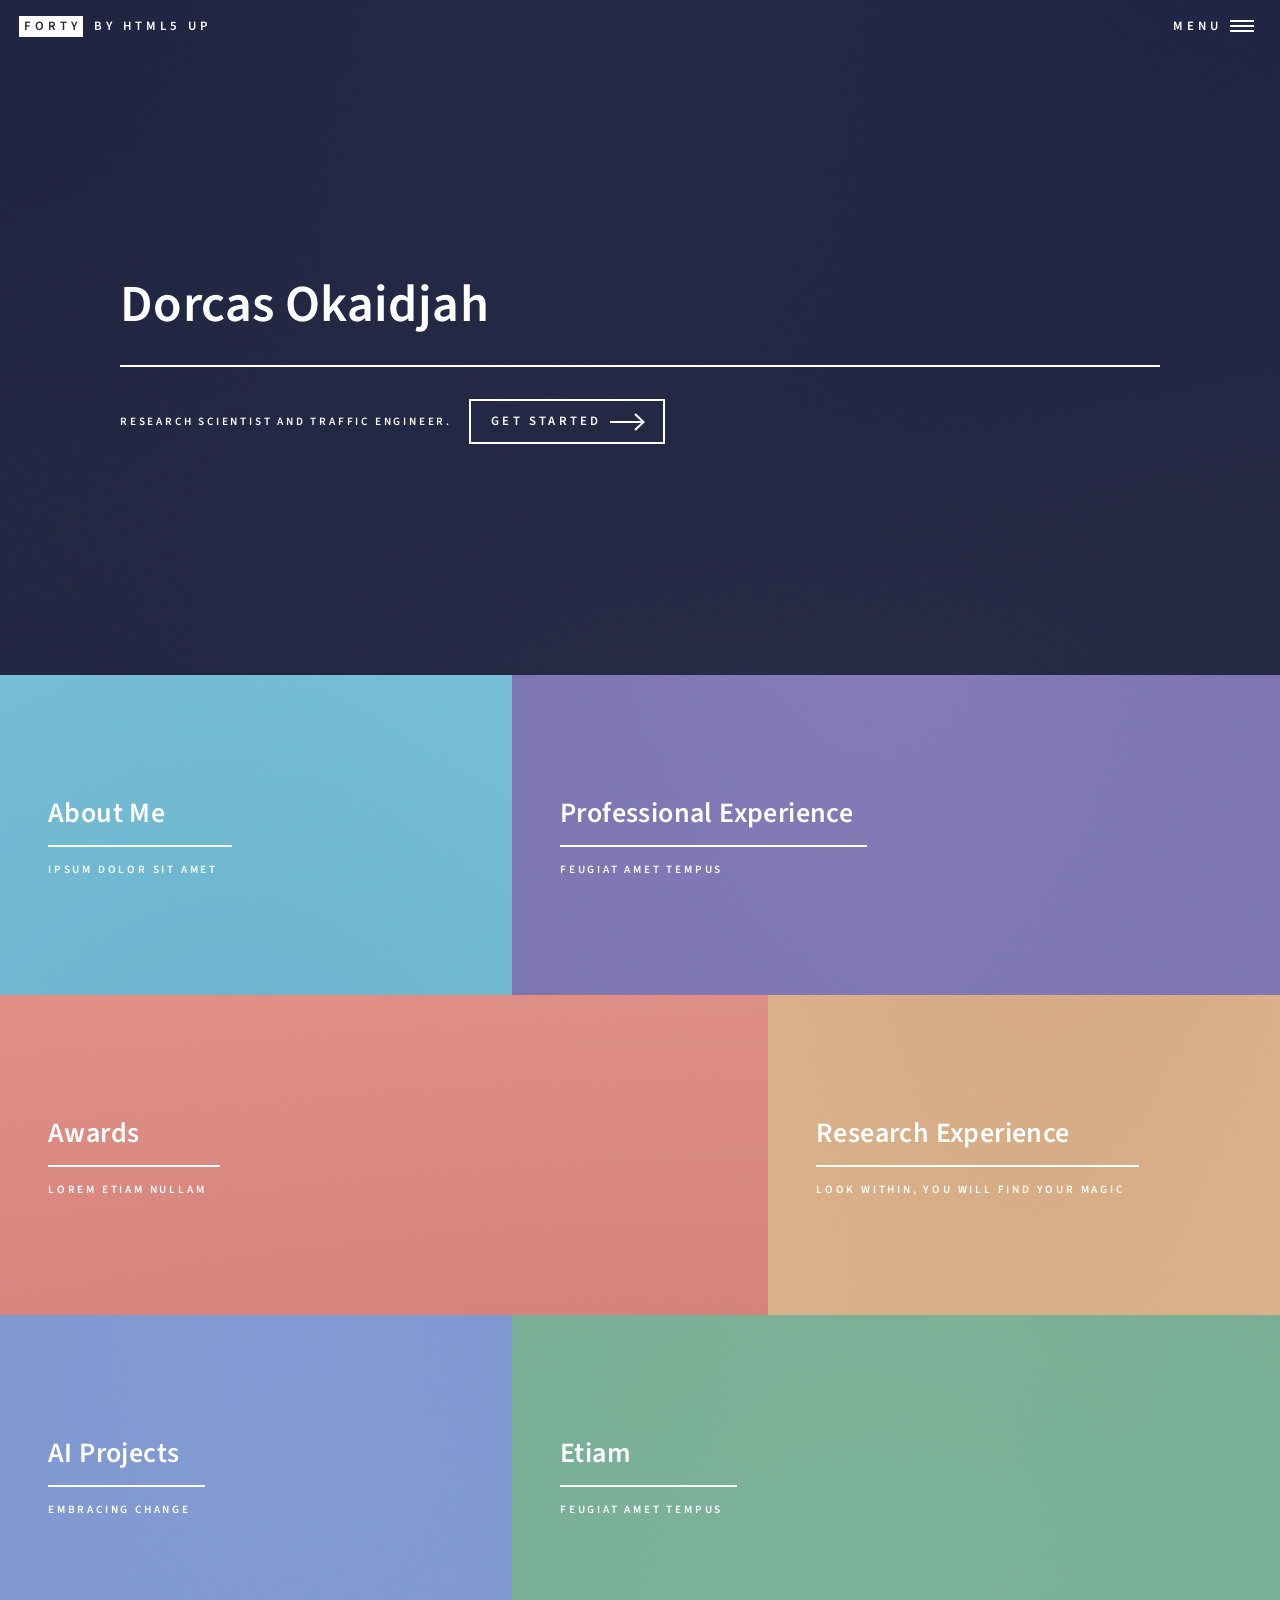
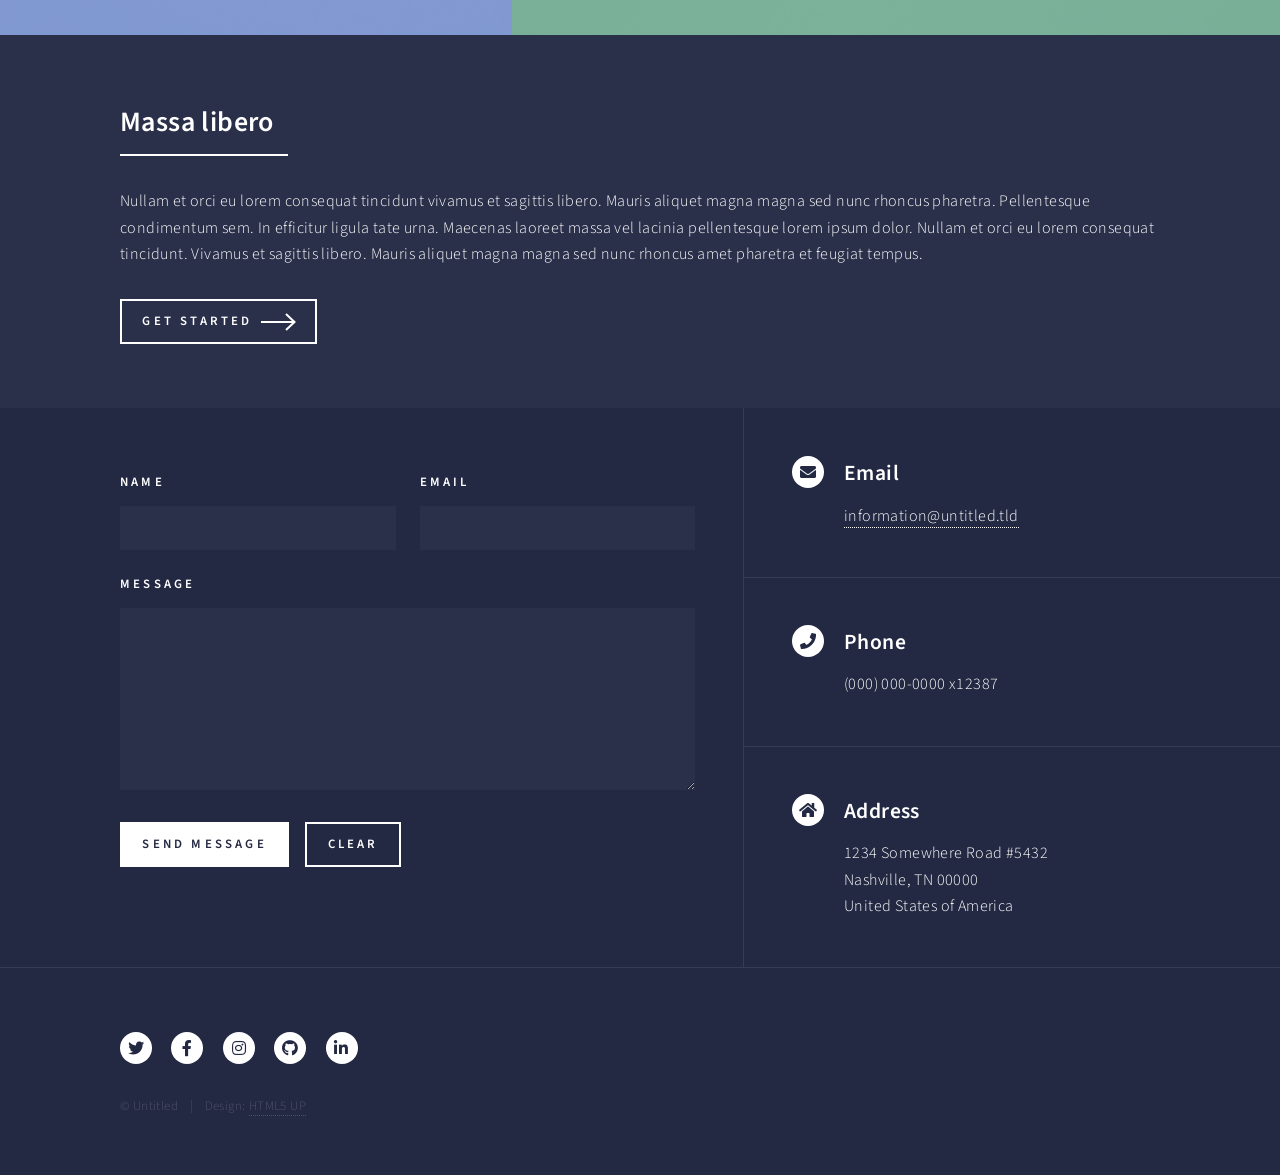
==== commit ff13ba2d: "Update index.html" ====
--- a/index.html
+++ b/index.html
@@ -92,7 +92,7 @@
 									</span>
 									<header class="major">
 										<h3><a href="landing.html" class="link">Research Experience</a></h3>
-										<p>Nisl sed aliquam</p>
+										<p>Look within, you will find your magic</p>
 									</header>
 								</article>
 								<article>
@@ -101,7 +101,7 @@
 									</span>
 									<header class="major">
 										<h3><a href="landing.html" class="link">AI Projects</a></h3>
-										<p>Ipsum dolor sit amet</p>
+										<p>Embracing change</p>
 									</header>
 								</article>
 								<article>
@@ -215,3 +215,4 @@
 </html>
 
 
+
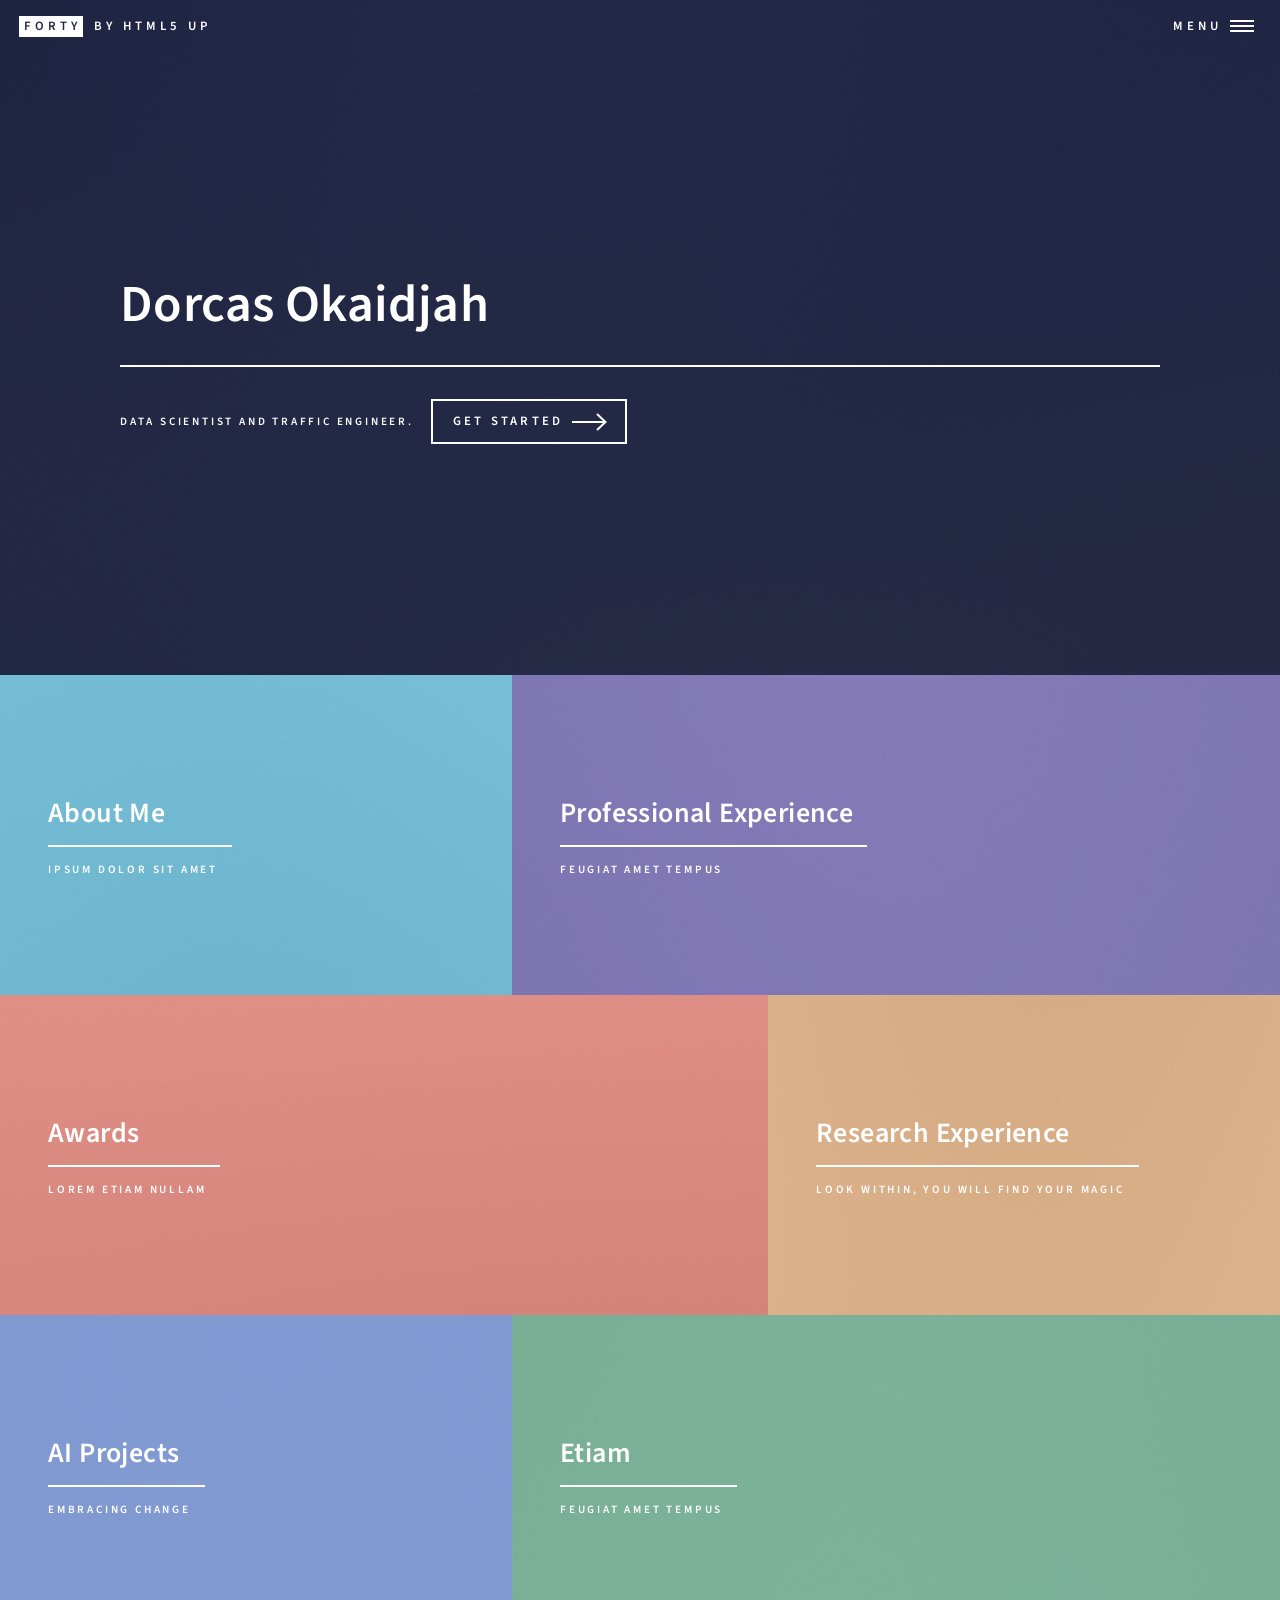
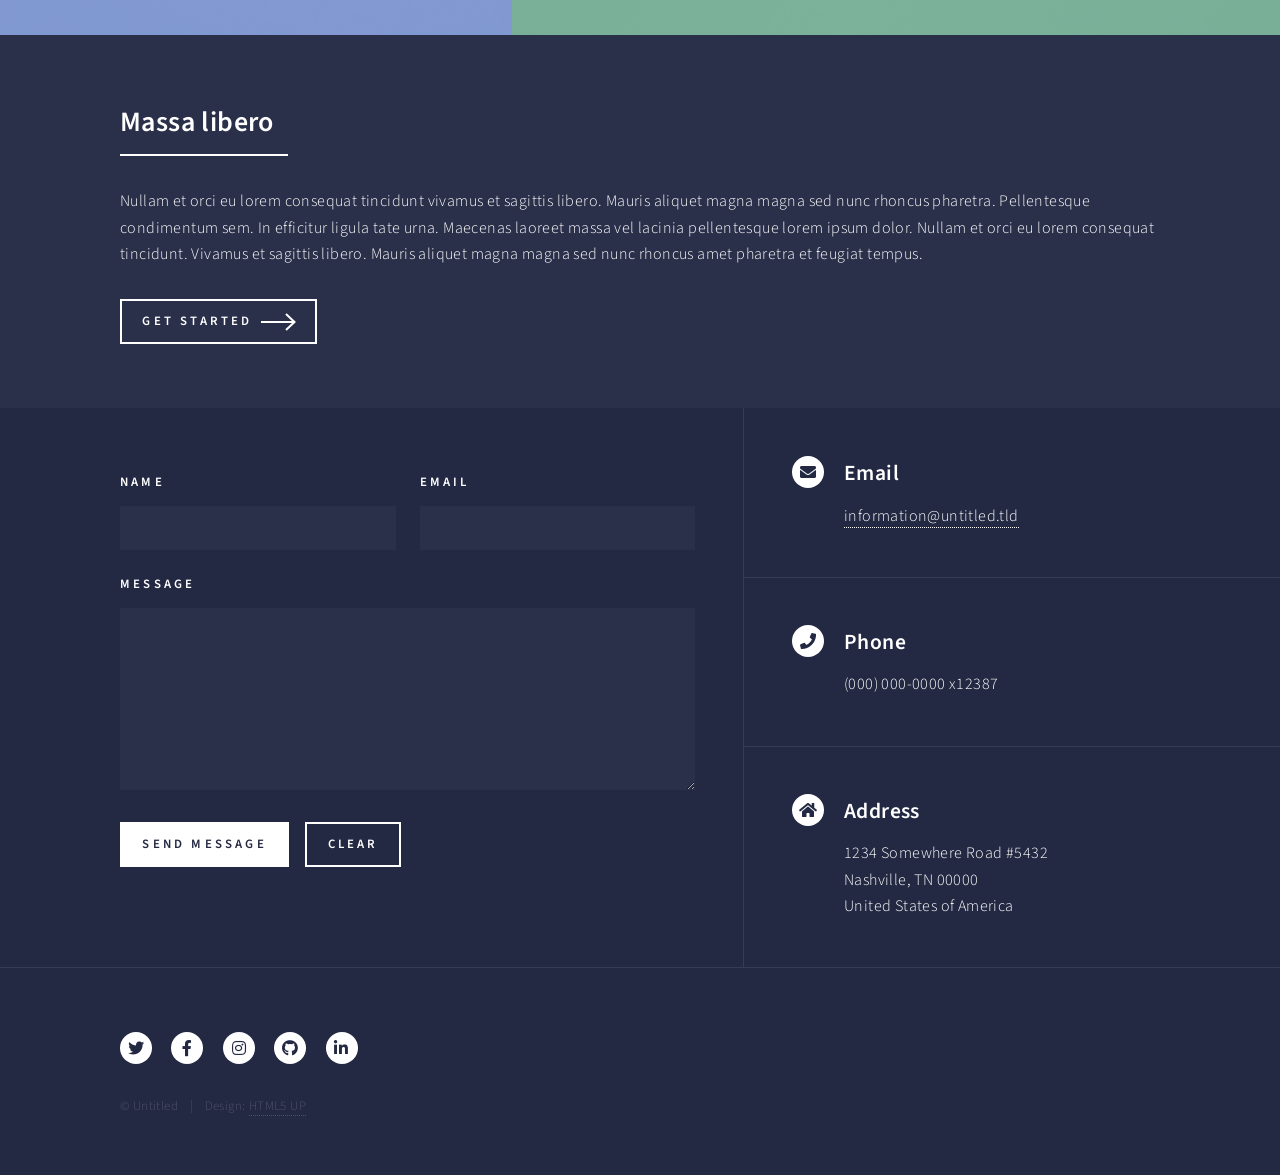
==== commit bb5d91d4: "Update banner tagline to Data Scientist and Traffic Engineer Co-Authored-By: Claude Opus 4.8 <norepl" ====
--- a/index.html
+++ b/index.html
@@ -1,13 +1,9 @@
 <!DOCTYPE HTML>
-<!--
-	Forty by HTML5 UP
-	html5up.net | @ajlkn
-	Free for personal and commercial use under the CCA 3.0 license (html5up.net/license)
--->
 <html>
 	<head>
-		<title>Forty by HTML5 UP</title>
+		<title>Dorcas Okailey Okaidjah</title>
 		<meta charset="utf-8" />
+		<meta name="google-site-verification" content="1QH6dfbWrFFik34CiFCBr7JyDlPjrjRN7MPnONAr6ho" />
 		<meta name="viewport" content="width=device-width, initial-scale=1, user-scalable=no" />
 		<link rel="stylesheet" href="assets/css/main.css" />
 		<noscript><link rel="stylesheet" href="assets/css/noscript.css" /></noscript>
@@ -46,7 +42,7 @@
 								<h1>Dorcas Okaidjah</h1>
 							</header>
 							<div class="content">
-								<p> Research Scientist and Traffic Engineer.</p>
+								<p> Data Scientist and Traffic Engineer.</p>
 								<ul class="actions">
 									<li><a href="#one" class="button next scrolly">Get Started</a></li>
 								</ul>
@@ -216,3 +212,4 @@
 
 
 
+
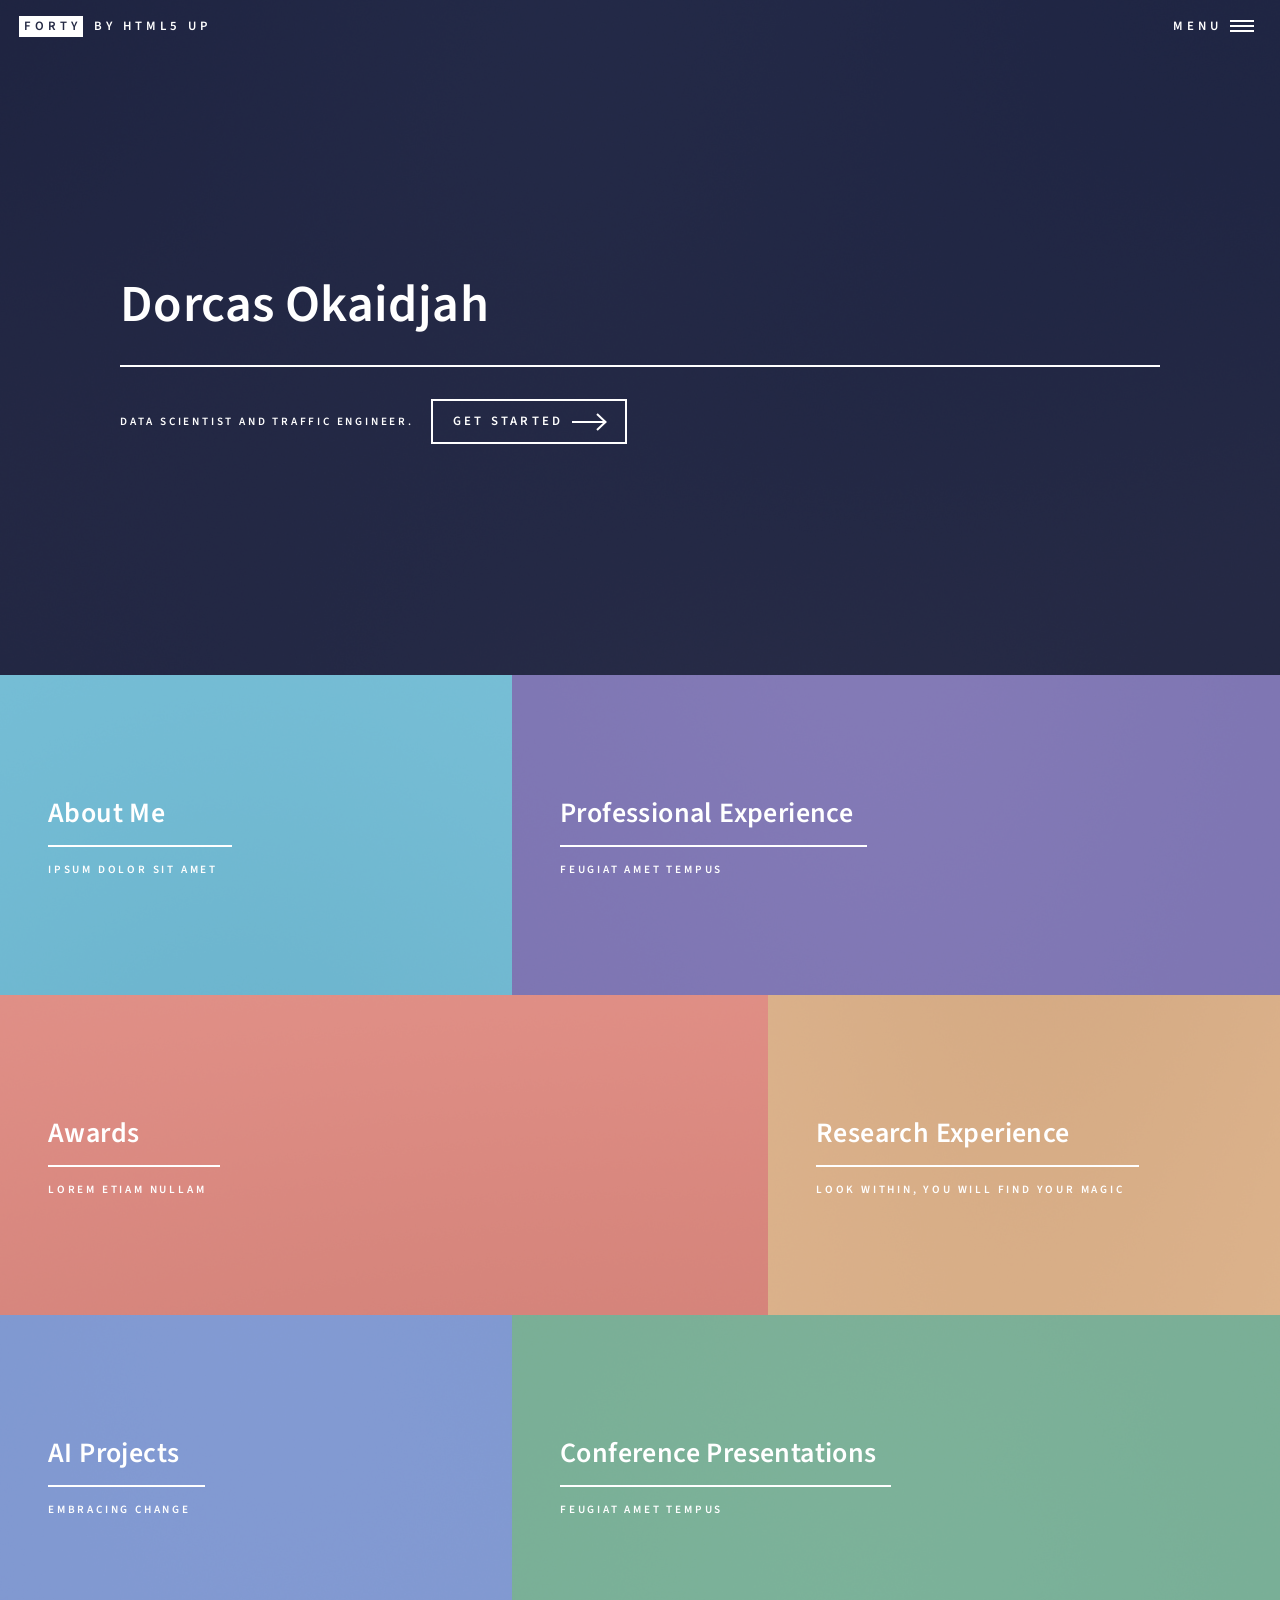
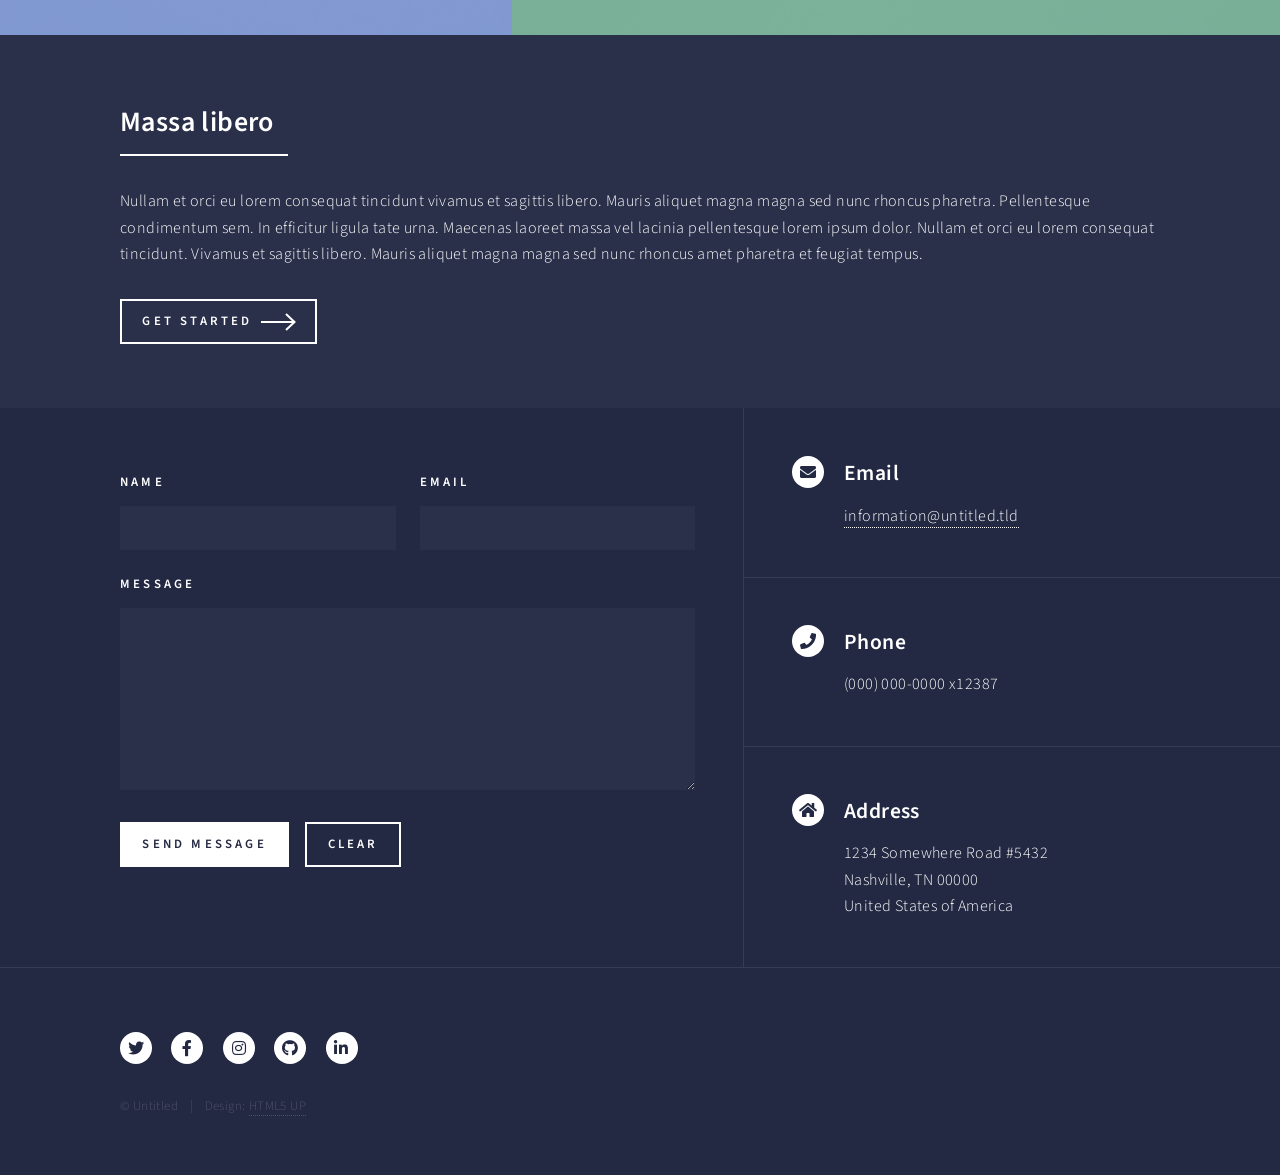
==== commit b8afc009: "Rename sixth tile to Conference Presentations Co-Authored-By: Claude Opus 4.8 <noreply@anthropic.com" ====
--- a/index.html
+++ b/index.html
@@ -105,7 +105,7 @@
 										<img src="images/pic06.jpg" alt="" />
 									</span>
 									<header class="major">
-										<h3><a href="landing.html" class="link">Etiam</a></h3>
+										<h3><a href="landing.html" class="link">Conference Presentations</a></h3>
 										<p>Feugiat amet tempus</p>
 									</header>
 								</article>
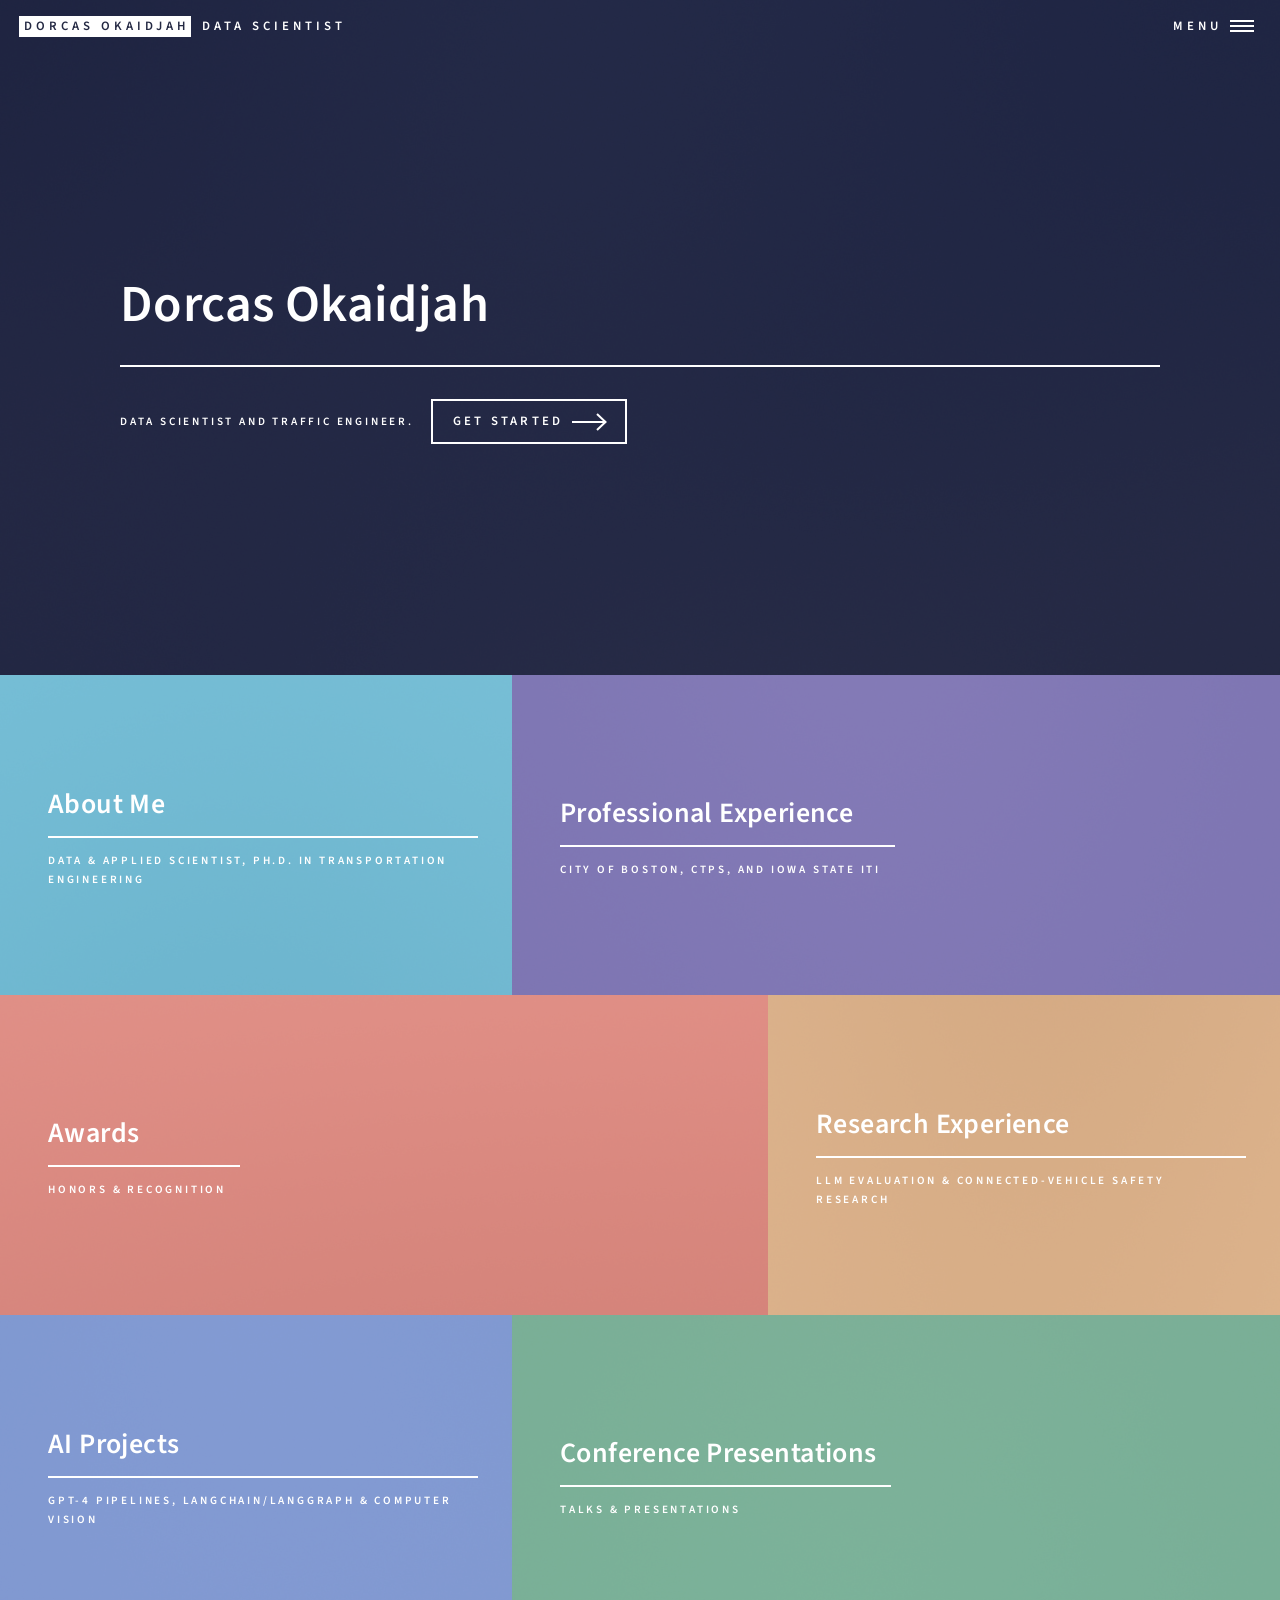
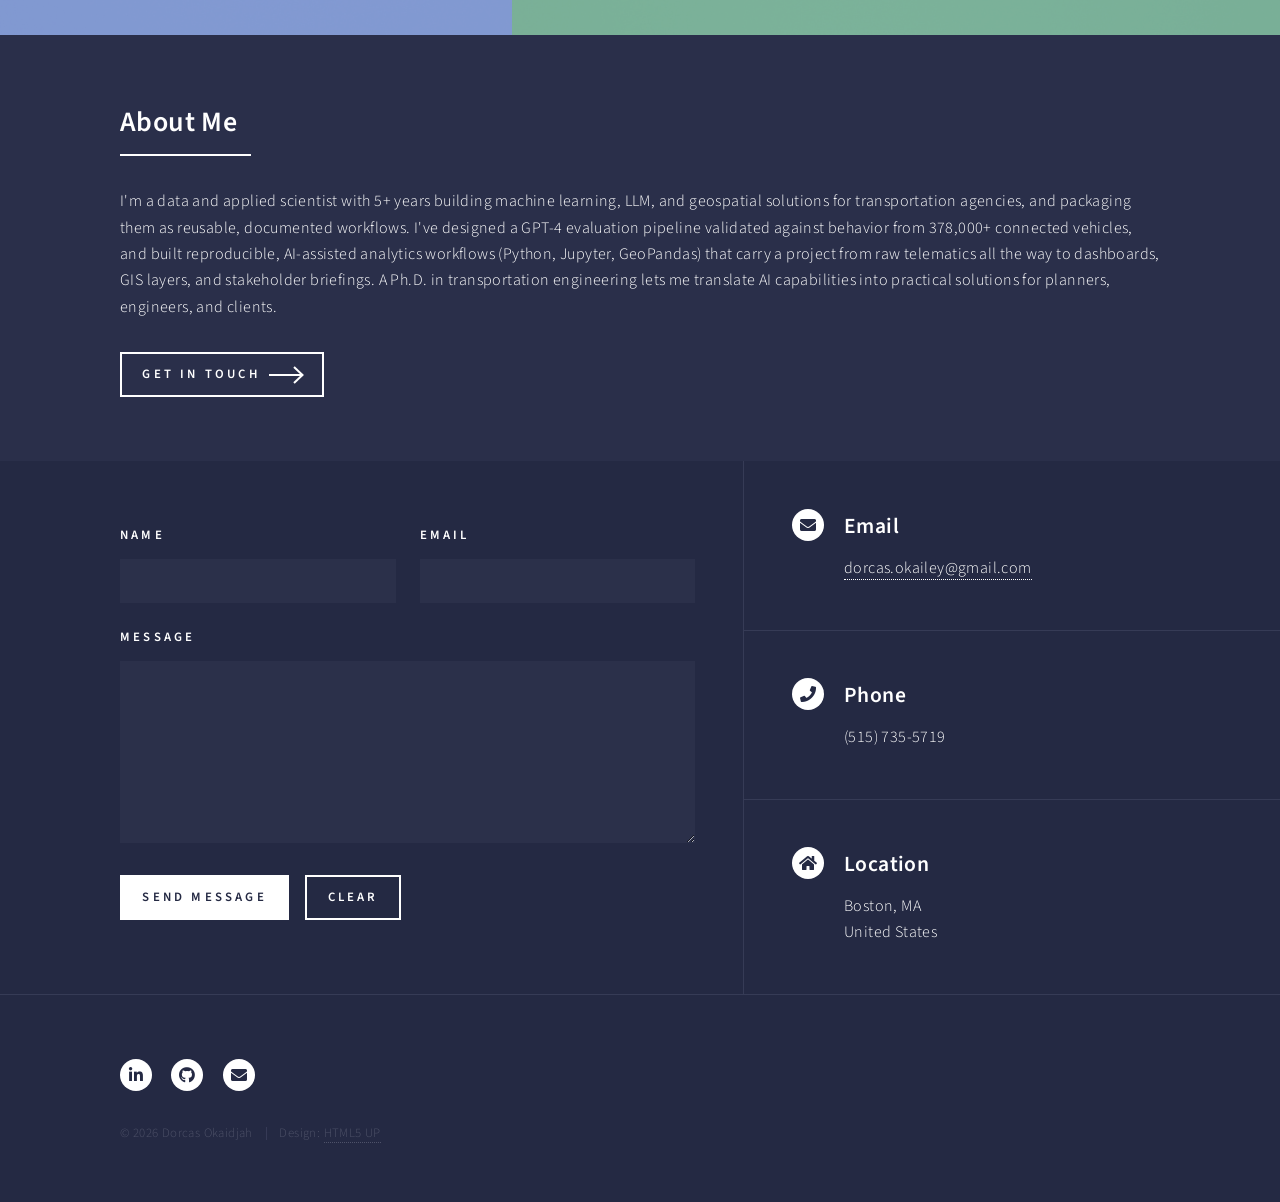
==== commit ca2695b0: "Replace main-page placeholder content with resume-based content Update header branding, menu, tile d" ====
--- a/index.html
+++ b/index.html
@@ -1,215 +1,209 @@
-<!DOCTYPE HTML>
-<html>
-	<head>
-		<title>Dorcas Okailey Okaidjah</title>
-		<meta charset="utf-8" />
-		<meta name="google-site-verification" content="1QH6dfbWrFFik34CiFCBr7JyDlPjrjRN7MPnONAr6ho" />
-		<meta name="viewport" content="width=device-width, initial-scale=1, user-scalable=no" />
-		<link rel="stylesheet" href="assets/css/main.css" />
-		<noscript><link rel="stylesheet" href="assets/css/noscript.css" /></noscript>
-	</head>
-	<body class="is-preload">
-
-		<!-- Wrapper -->
-			<div id="wrapper">
-
-				<!-- Header -->
-					<header id="header" class="alt">
-						<a href="index.html" class="logo"><strong>Forty</strong> <span>by HTML5 UP</span></a>
-						<nav>
-							<a href="#menu">Menu</a>
-						</nav>
-					</header>
-
-				<!-- Menu -->
-					<nav id="menu">
-						<ul class="links">
-							<li><a href="index.html">Home</a></li>
-							<li><a href="landing.html">Landing</a></li>
-							<li><a href="generic.html">Generic</a></li>
-							<li><a href="elements.html">Elements</a></li>
-						</ul>
-						<ul class="actions stacked">
-							<li><a href="#" class="button primary fit">Get Started</a></li>
-							<li><a href="#" class="button fit">Log In</a></li>
-						</ul>
-					</nav>
-
-				<!-- Banner -->
-					<section id="banner" class="major">
-						<div class="inner">
-							<header class="major">
-								<h1>Dorcas Okaidjah</h1>
-							</header>
-							<div class="content">
-								<p> Data Scientist and Traffic Engineer.</p>
-								<ul class="actions">
-									<li><a href="#one" class="button next scrolly">Get Started</a></li>
-								</ul>
-							</div>
-						</div>
-					</section>
-
-				<!-- Main -->
-					<div id="main">
-
-						<!-- One -->
-							<section id="one" class="tiles">
-								<article>
-									<span class="image">
-										<img src="images/pic01.jpg" alt="" />
-									</span>
-									<header class="major">
-										<h3><a href="landing.html" class="link">About Me</a></h3>
-										<p>Ipsum dolor sit amet</p>
-									</header>
-								</article>
-								<article>
-									<span class="image">
-										<img src="images/pic02.jpg" alt="" />
-									</span>
-									<header class="major">
-										<h3><a href="landing.html" class="link">Professional Experience</a></h3>
-										<p>feugiat amet tempus</p>
-									</header>
-								</article>
-								<article>
-									<span class="image">
-										<img src="images/pic03.jpg" alt="" />
-									</span>
-									<header class="major">
-										<h3><a href="landing.html" class="link">Awards</a></h3>
-										<p>Lorem etiam nullam</p>
-									</header>
-								</article>
-								<article>
-									<span class="image">
-										<img src="images/pic04.jpg" alt="" />
-									</span>
-									<header class="major">
-										<h3><a href="landing.html" class="link">Research Experience</a></h3>
-										<p>Look within, you will find your magic</p>
-									</header>
-								</article>
-								<article>
-									<span class="image">
-										<img src="images/pic05.jpg" alt="" />
-									</span>
-									<header class="major">
-										<h3><a href="landing.html" class="link">AI Projects</a></h3>
-										<p>Embracing change</p>
-									</header>
-								</article>
-								<article>
-									<span class="image">
-										<img src="images/pic06.jpg" alt="" />
-									</span>
-									<header class="major">
-										<h3><a href="landing.html" class="link">Conference Presentations</a></h3>
-										<p>Feugiat amet tempus</p>
-									</header>
-								</article>
-							</section>
-
-						<!-- Two -->
-							<section id="two">
-								<div class="inner">
-									<header class="major">
-										<h2>Massa libero</h2>
-									</header>
-									<p>Nullam et orci eu lorem consequat tincidunt vivamus et sagittis libero. Mauris aliquet magna magna sed nunc rhoncus pharetra. Pellentesque condimentum sem. In efficitur ligula tate urna. Maecenas laoreet massa vel lacinia pellentesque lorem ipsum dolor. Nullam et orci eu lorem consequat tincidunt. Vivamus et sagittis libero. Mauris aliquet magna magna sed nunc rhoncus amet pharetra et feugiat tempus.</p>
-									<ul class="actions">
-										<li><a href="landing.html" class="button next">Get Started</a></li>
-									</ul>
-								</div>
-							</section>
-
-					</div>
-
-				<!-- Contact -->
-					<section id="contact">
-						<div class="inner">
-							<section>
-								<form method="post" action="#">
-									<div class="fields">
-										<div class="field half">
-											<label for="name">Name</label>
-											<input type="text" name="name" id="name" />
-										</div>
-										<div class="field half">
-											<label for="email">Email</label>
-											<input type="text" name="email" id="email" />
-										</div>
-										<div class="field">
-											<label for="message">Message</label>
-											<textarea name="message" id="message" rows="6"></textarea>
-										</div>
-									</div>
-									<ul class="actions">
-										<li><input type="submit" value="Send Message" class="primary" /></li>
-										<li><input type="reset" value="Clear" /></li>
-									</ul>
-								</form>
-							</section>
-							<section class="split">
-								<section>
-									<div class="contact-method">
-										<span class="icon solid alt fa-envelope"></span>
-										<h3>Email</h3>
-										<a href="#">information@untitled.tld</a>
-									</div>
-								</section>
-								<section>
-									<div class="contact-method">
-										<span class="icon solid alt fa-phone"></span>
-										<h3>Phone</h3>
-										<span>(000) 000-0000 x12387</span>
-									</div>
-								</section>
-								<section>
-									<div class="contact-method">
-										<span class="icon solid alt fa-home"></span>
-										<h3>Address</h3>
-										<span>1234 Somewhere Road #5432<br />
-										Nashville, TN 00000<br />
-										United States of America</span>
-									</div>
-								</section>
-							</section>
-						</div>
-					</section>
-
-				<!-- Footer -->
-					<footer id="footer">
-						<div class="inner">
-							<ul class="icons">
-								<li><a href="#" class="icon brands alt fa-twitter"><span class="label">Twitter</span></a></li>
-								<li><a href="#" class="icon brands alt fa-facebook-f"><span class="label">Facebook</span></a></li>
-								<li><a href="#" class="icon brands alt fa-instagram"><span class="label">Instagram</span></a></li>
-								<li><a href="#" class="icon brands alt fa-github"><span class="label">GitHub</span></a></li>
-								<li><a href="#" class="icon brands alt fa-linkedin-in"><span class="label">LinkedIn</span></a></li>
-							</ul>
-							<ul class="copyright">
-								<li>&copy; Untitled</li><li>Design: <a href="https://html5up.net">HTML5 UP</a></li>
-							</ul>
-						</div>
-					</footer>
-
-			</div>
-
-		<!-- Scripts -->
-			<script src="assets/js/jquery.min.js"></script>
-			<script src="assets/js/jquery.scrolly.min.js"></script>
-			<script src="assets/js/jquery.scrollex.min.js"></script>
-			<script src="assets/js/browser.min.js"></script>
-			<script src="assets/js/breakpoints.min.js"></script>
-			<script src="assets/js/util.js"></script>
-			<script src="assets/js/main.js"></script>
-
-	</body>
-
-</html>
-
-
-
-
+<!DOCTYPE HTML>
+<html>
+	<head>
+		<title>Dorcas Okailey Okaidjah</title>
+		<meta charset="utf-8" />
+		<meta name="google-site-verification" content="1QH6dfbWrFFik34CiFCBr7JyDlPjrjRN7MPnONAr6ho" />
+		<meta name="viewport" content="width=device-width, initial-scale=1, user-scalable=no" />
+		<meta name="description" content="Dorcas Okaidjah — data and applied scientist and traffic engineer specializing in machine learning, LLMs, and geospatial analytics for transportation." />
+		<link rel="stylesheet" href="assets/css/main.css" />
+		<noscript><link rel="stylesheet" href="assets/css/noscript.css" /></noscript>
+	</head>
+	<body class="is-preload">
+
+		<!-- Wrapper -->
+			<div id="wrapper">
+
+				<!-- Header -->
+					<header id="header" class="alt">
+						<a href="index.html" class="logo"><strong>Dorcas Okaidjah</strong> <span>Data Scientist</span></a>
+						<nav>
+							<a href="#menu">Menu</a>
+						</nav>
+					</header>
+
+				<!-- Menu -->
+					<nav id="menu">
+						<ul class="links">
+							<li><a href="index.html">Home</a></li>
+							<li><a href="#two">About</a></li>
+							<li><a href="#one">Highlights</a></li>
+							<li><a href="#contact">Contact</a></li>
+						</ul>
+						<ul class="actions stacked">
+							<li><a href="https://www.linkedin.com/in/dorcas-o-okaidjah" class="button primary fit" target="_blank" rel="noopener">LinkedIn</a></li>
+							<li><a href="mailto:dorcas.okailey@gmail.com" class="button fit">Email Me</a></li>
+						</ul>
+					</nav>
+
+				<!-- Banner -->
+					<section id="banner" class="major">
+						<div class="inner">
+							<header class="major">
+								<h1>Dorcas Okaidjah</h1>
+							</header>
+							<div class="content">
+								<p> Data Scientist and Traffic Engineer.</p>
+								<ul class="actions">
+									<li><a href="#one" class="button next scrolly">Get Started</a></li>
+								</ul>
+							</div>
+						</div>
+					</section>
+
+				<!-- Main -->
+					<div id="main">
+
+						<!-- One -->
+							<section id="one" class="tiles">
+								<article>
+									<span class="image">
+										<img src="images/pic01.jpg" alt="" />
+									</span>
+									<header class="major">
+										<h3><a href="landing.html" class="link">About Me</a></h3>
+										<p>Data &amp; applied scientist, Ph.D. in Transportation Engineering</p>
+									</header>
+								</article>
+								<article>
+									<span class="image">
+										<img src="images/pic02.jpg" alt="" />
+									</span>
+									<header class="major">
+										<h3><a href="landing.html" class="link">Professional Experience</a></h3>
+										<p>City of Boston, CTPS, and Iowa State ITI</p>
+									</header>
+								</article>
+								<article>
+									<span class="image">
+										<img src="images/pic03.jpg" alt="" />
+									</span>
+									<header class="major">
+										<h3><a href="landing.html" class="link">Awards</a></h3>
+										<p>Honors &amp; recognition</p>
+									</header>
+								</article>
+								<article>
+									<span class="image">
+										<img src="images/pic04.jpg" alt="" />
+									</span>
+									<header class="major">
+										<h3><a href="landing.html" class="link">Research Experience</a></h3>
+										<p>LLM evaluation &amp; connected-vehicle safety research</p>
+									</header>
+								</article>
+								<article>
+									<span class="image">
+										<img src="images/pic05.jpg" alt="" />
+									</span>
+									<header class="major">
+										<h3><a href="landing.html" class="link">AI Projects</a></h3>
+										<p>GPT-4 pipelines, LangChain/LangGraph &amp; computer vision</p>
+									</header>
+								</article>
+								<article>
+									<span class="image">
+										<img src="images/pic06.jpg" alt="" />
+									</span>
+									<header class="major">
+										<h3><a href="landing.html" class="link">Conference Presentations</a></h3>
+										<p>Talks &amp; presentations</p>
+									</header>
+								</article>
+							</section>
+
+						<!-- Two -->
+							<section id="two">
+								<div class="inner">
+									<header class="major">
+										<h2>About Me</h2>
+									</header>
+									<p>I'm a data and applied scientist with 5+ years building machine learning, LLM, and geospatial solutions for transportation agencies, and packaging them as reusable, documented workflows. I've designed a GPT-4 evaluation pipeline validated against behavior from 378,000+ connected vehicles, and built reproducible, AI-assisted analytics workflows (Python, Jupyter, GeoPandas) that carry a project from raw telematics all the way to dashboards, GIS layers, and stakeholder briefings. A Ph.D. in transportation engineering lets me translate AI capabilities into practical solutions for planners, engineers, and clients.</p>
+									<ul class="actions">
+										<li><a href="#contact" class="button next scrolly">Get in touch</a></li>
+									</ul>
+								</div>
+							</section>
+
+					</div>
+
+				<!-- Contact -->
+					<section id="contact">
+						<div class="inner">
+							<section>
+								<form method="post" action="#">
+									<div class="fields">
+										<div class="field half">
+											<label for="name">Name</label>
+											<input type="text" name="name" id="name" />
+										</div>
+										<div class="field half">
+											<label for="email">Email</label>
+											<input type="text" name="email" id="email" />
+										</div>
+										<div class="field">
+											<label for="message">Message</label>
+											<textarea name="message" id="message" rows="6"></textarea>
+										</div>
+									</div>
+									<ul class="actions">
+										<li><input type="submit" value="Send Message" class="primary" /></li>
+										<li><input type="reset" value="Clear" /></li>
+									</ul>
+								</form>
+							</section>
+							<section class="split">
+								<section>
+									<div class="contact-method">
+										<span class="icon solid alt fa-envelope"></span>
+										<h3>Email</h3>
+										<a href="mailto:dorcas.okailey@gmail.com">dorcas.okailey@gmail.com</a>
+									</div>
+								</section>
+								<section>
+									<div class="contact-method">
+										<span class="icon solid alt fa-phone"></span>
+										<h3>Phone</h3>
+										<span>(515) 735-5719</span>
+									</div>
+								</section>
+								<section>
+									<div class="contact-method">
+										<span class="icon solid alt fa-home"></span>
+										<h3>Location</h3>
+										<span>Boston, MA<br />
+										United States</span>
+									</div>
+								</section>
+							</section>
+						</div>
+					</section>
+
+				<!-- Footer -->
+					<footer id="footer">
+						<div class="inner">
+							<ul class="icons">
+								<li><a href="https://www.linkedin.com/in/dorcas-o-okaidjah" class="icon brands alt fa-linkedin-in" target="_blank" rel="noopener"><span class="label">LinkedIn</span></a></li>
+								<li><a href="https://github.com/Dorcas-Okaidjah" class="icon brands alt fa-github" target="_blank" rel="noopener"><span class="label">GitHub</span></a></li>
+								<li><a href="mailto:dorcas.okailey@gmail.com" class="icon solid alt fa-envelope"><span class="label">Email</span></a></li>
+							</ul>
+							<ul class="copyright">
+								<li>&copy; 2026 Dorcas Okaidjah</li><li>Design: <a href="https://html5up.net">HTML5 UP</a></li>
+							</ul>
+						</div>
+					</footer>
+
+			</div>
+
+		<!-- Scripts -->
+			<script src="assets/js/jquery.min.js"></script>
+			<script src="assets/js/jquery.scrolly.min.js"></script>
+			<script src="assets/js/jquery.scrollex.min.js"></script>
+			<script src="assets/js/browser.min.js"></script>
+			<script src="assets/js/breakpoints.min.js"></script>
+			<script src="assets/js/util.js"></script>
+			<script src="assets/js/main.js"></script>
+
+	</body>
+
+</html>
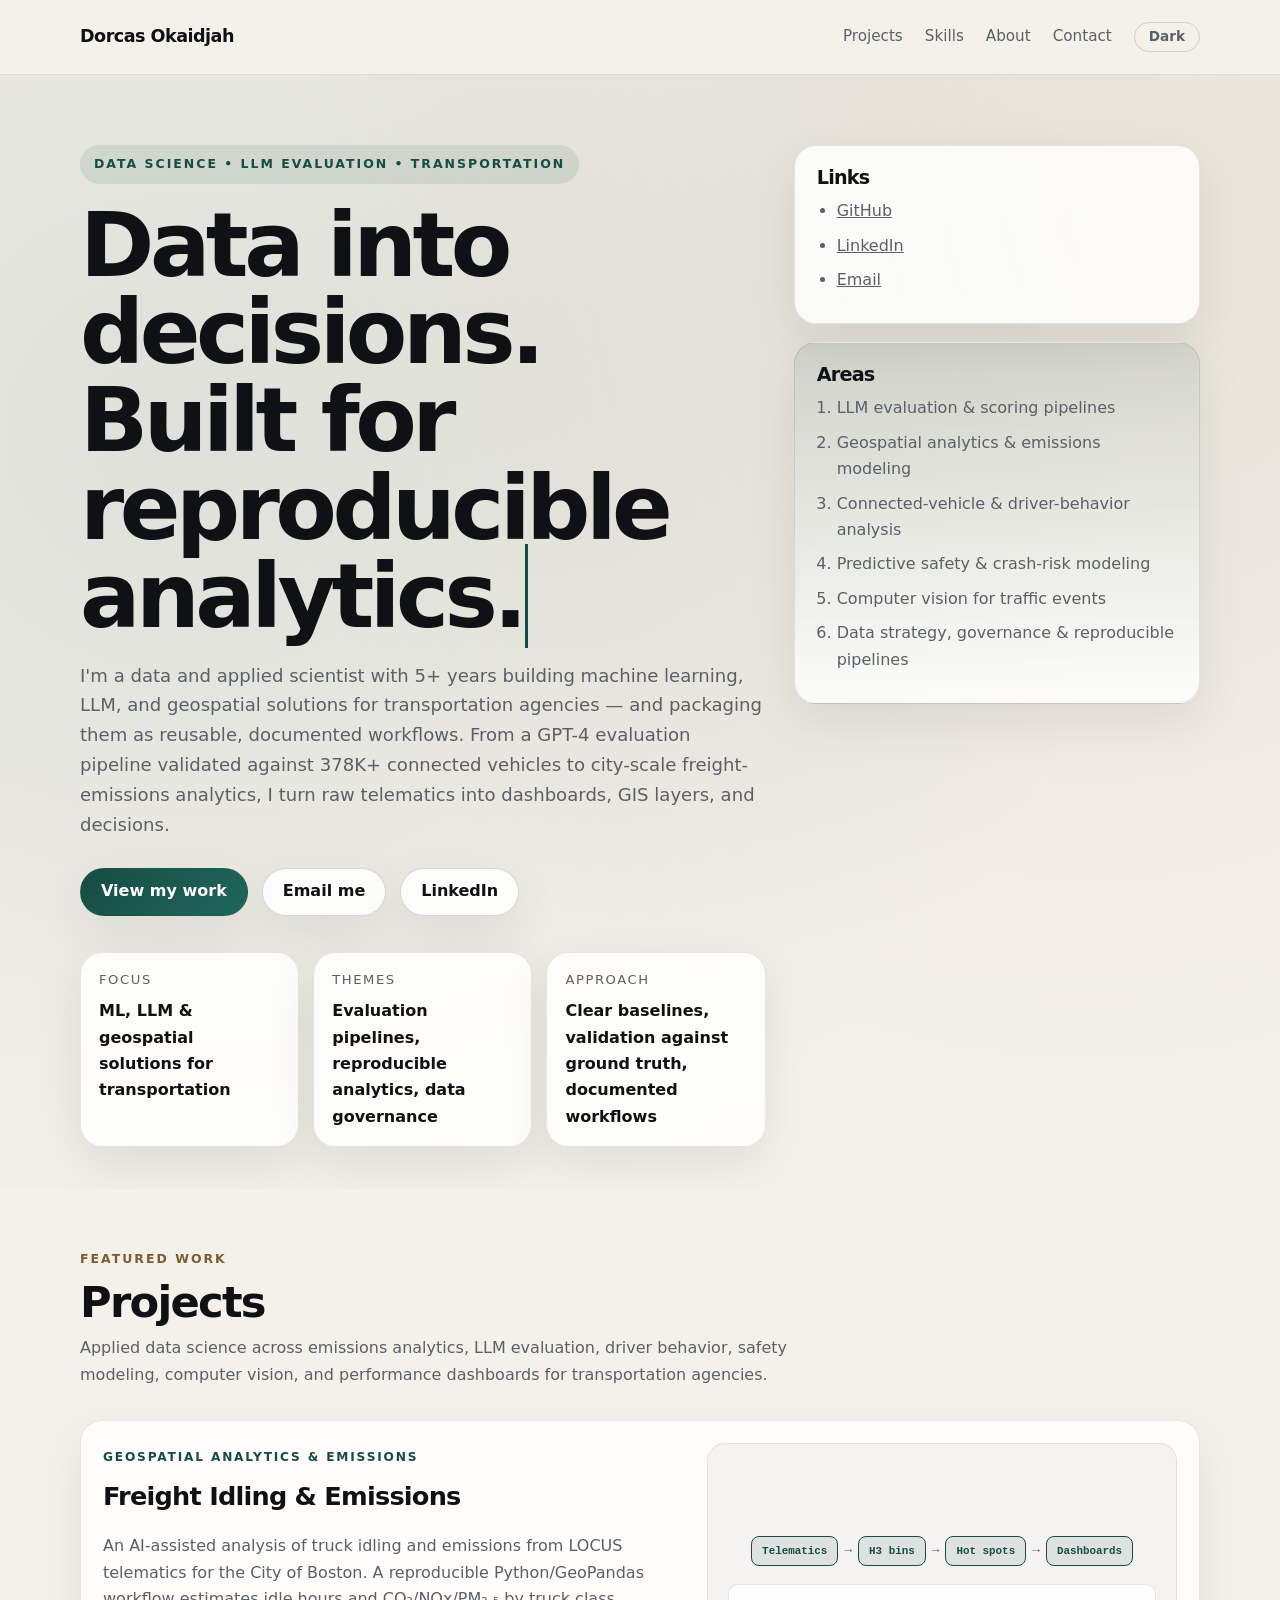
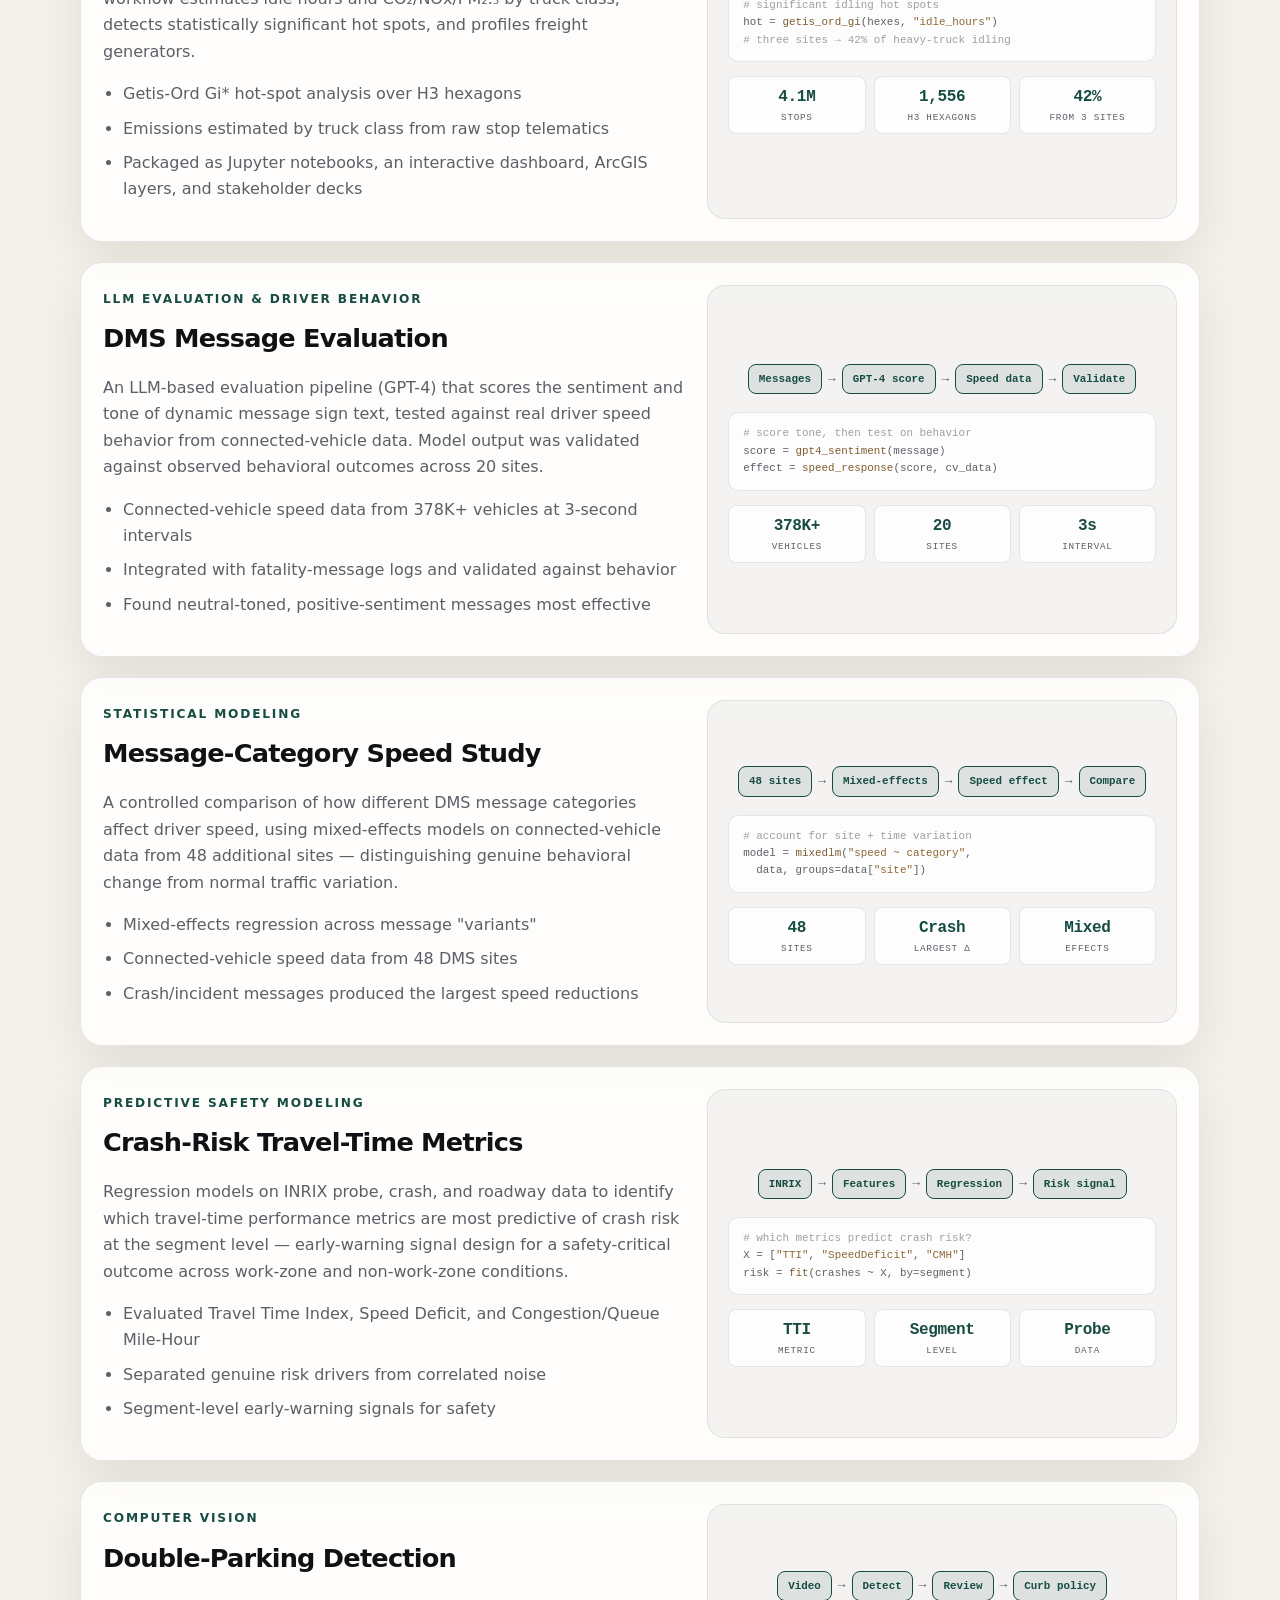
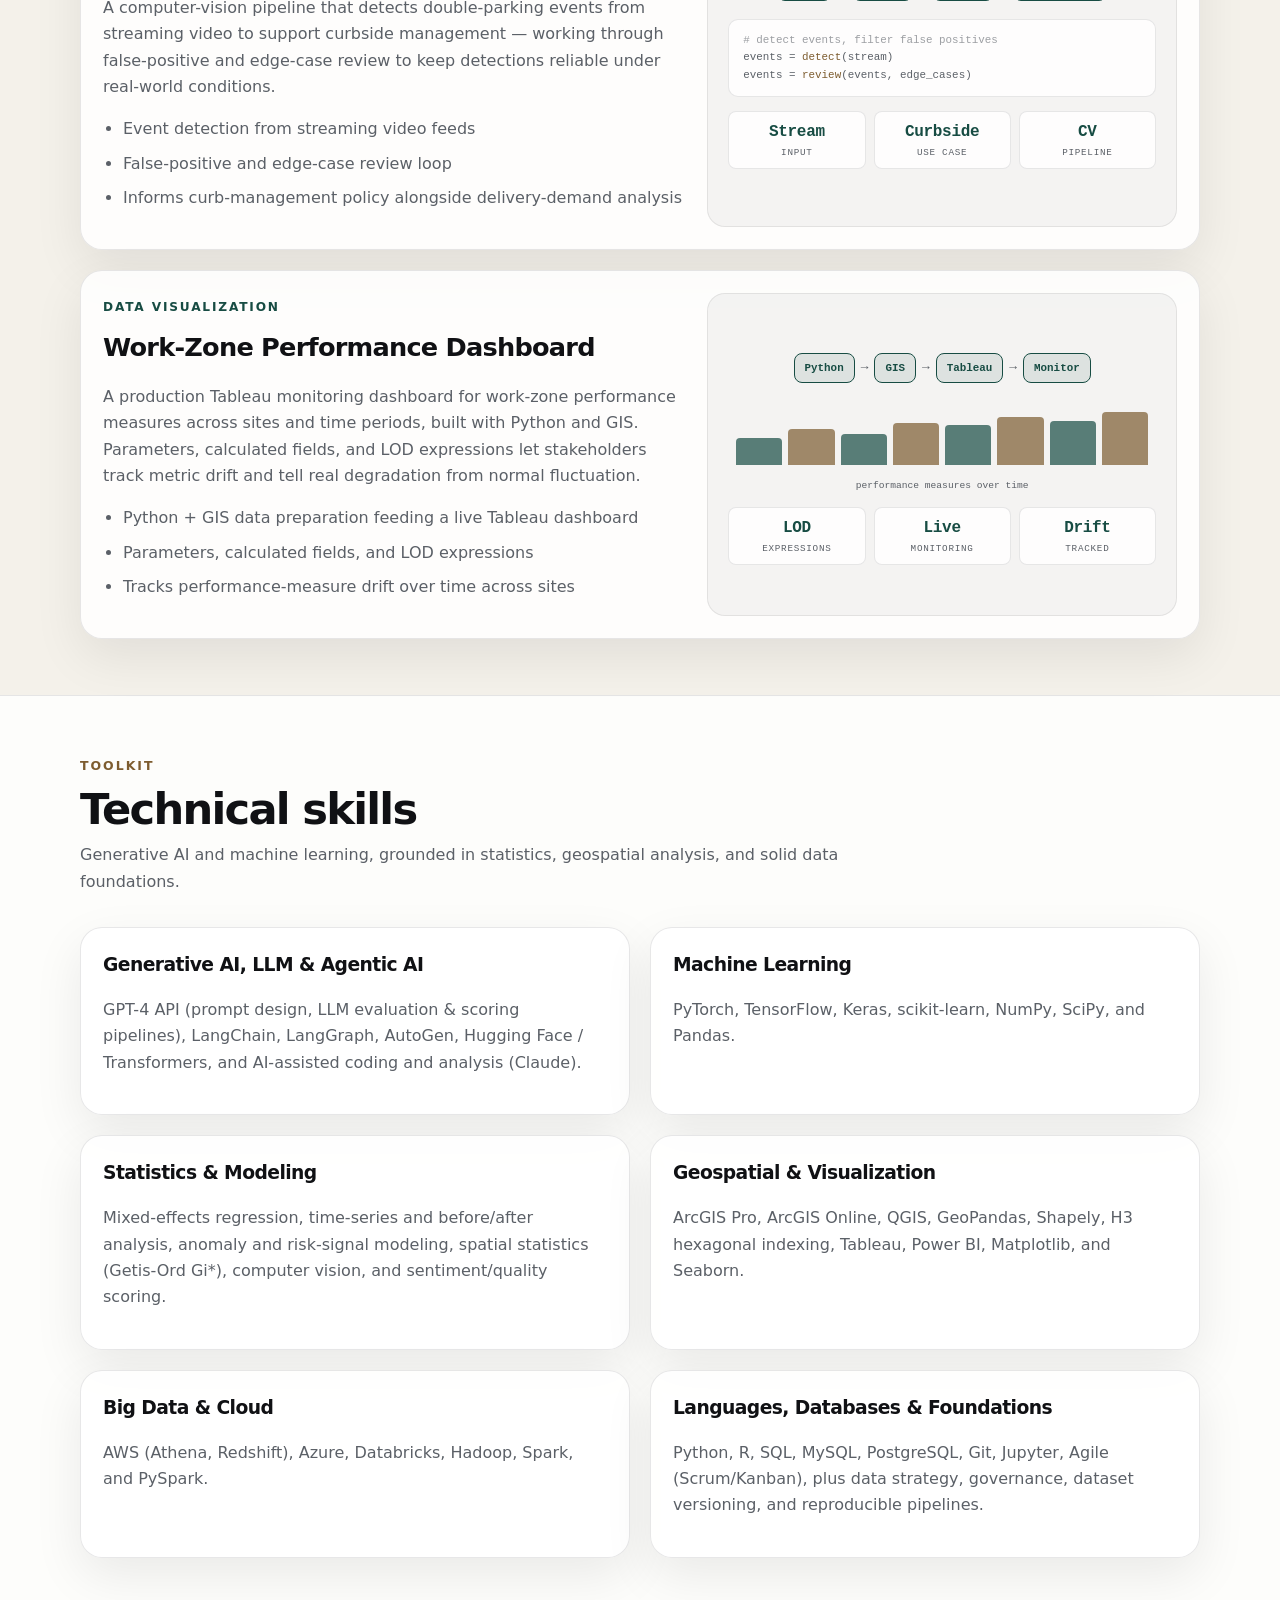
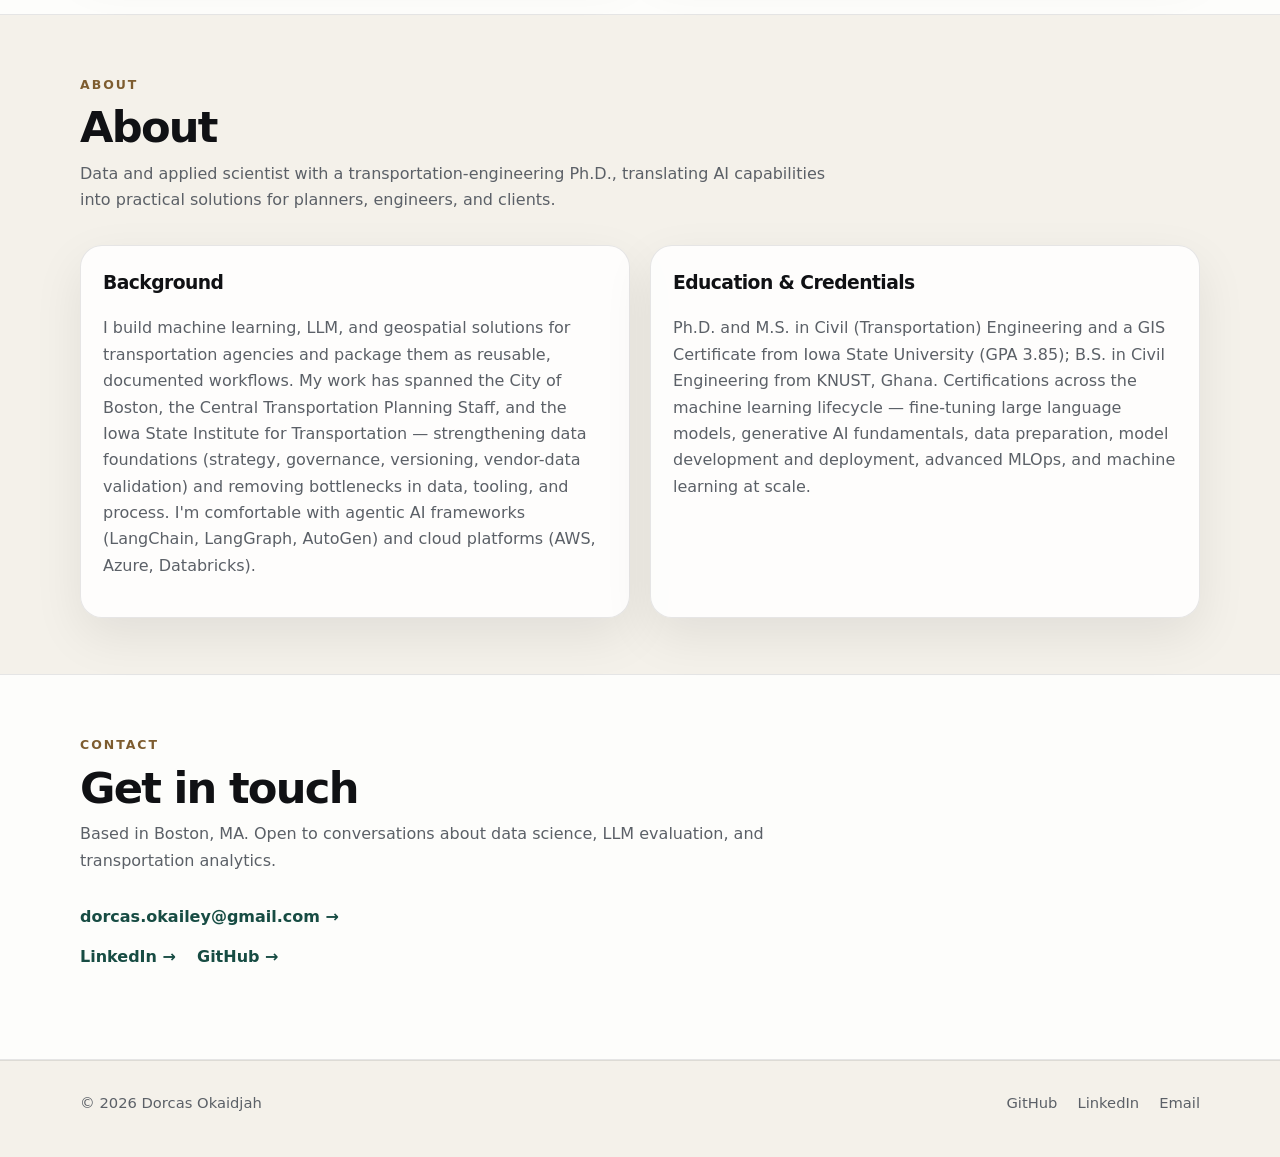
==== commit 29493796: "Redesign site as modern single-page portfolio Replace the HTML5 UP "Forty" layout with a custom sing" ====
--- a/index.html
+++ b/index.html
@@ -1,209 +1,440 @@
-<!DOCTYPE HTML>
-<html>
-	<head>
-		<title>Dorcas Okailey Okaidjah</title>
-		<meta charset="utf-8" />
-		<meta name="google-site-verification" content="1QH6dfbWrFFik34CiFCBr7JyDlPjrjRN7MPnONAr6ho" />
-		<meta name="viewport" content="width=device-width, initial-scale=1, user-scalable=no" />
-		<meta name="description" content="Dorcas Okaidjah — data and applied scientist and traffic engineer specializing in machine learning, LLMs, and geospatial analytics for transportation." />
-		<link rel="stylesheet" href="assets/css/main.css" />
-		<noscript><link rel="stylesheet" href="assets/css/noscript.css" /></noscript>
-	</head>
-	<body class="is-preload">
-
-		<!-- Wrapper -->
-			<div id="wrapper">
-
-				<!-- Header -->
-					<header id="header" class="alt">
-						<a href="index.html" class="logo"><strong>Dorcas Okaidjah</strong> <span>Data Scientist</span></a>
-						<nav>
-							<a href="#menu">Menu</a>
-						</nav>
-					</header>
-
-				<!-- Menu -->
-					<nav id="menu">
-						<ul class="links">
-							<li><a href="index.html">Home</a></li>
-							<li><a href="#two">About</a></li>
-							<li><a href="#one">Highlights</a></li>
-							<li><a href="#contact">Contact</a></li>
-						</ul>
-						<ul class="actions stacked">
-							<li><a href="https://www.linkedin.com/in/dorcas-o-okaidjah" class="button primary fit" target="_blank" rel="noopener">LinkedIn</a></li>
-							<li><a href="mailto:dorcas.okailey@gmail.com" class="button fit">Email Me</a></li>
-						</ul>
-					</nav>
-
-				<!-- Banner -->
-					<section id="banner" class="major">
-						<div class="inner">
-							<header class="major">
-								<h1>Dorcas Okaidjah</h1>
-							</header>
-							<div class="content">
-								<p> Data Scientist and Traffic Engineer.</p>
-								<ul class="actions">
-									<li><a href="#one" class="button next scrolly">Get Started</a></li>
-								</ul>
-							</div>
-						</div>
-					</section>
-
-				<!-- Main -->
-					<div id="main">
-
-						<!-- One -->
-							<section id="one" class="tiles">
-								<article>
-									<span class="image">
-										<img src="images/pic01.jpg" alt="" />
-									</span>
-									<header class="major">
-										<h3><a href="landing.html" class="link">About Me</a></h3>
-										<p>Data &amp; applied scientist, Ph.D. in Transportation Engineering</p>
-									</header>
-								</article>
-								<article>
-									<span class="image">
-										<img src="images/pic02.jpg" alt="" />
-									</span>
-									<header class="major">
-										<h3><a href="landing.html" class="link">Professional Experience</a></h3>
-										<p>City of Boston, CTPS, and Iowa State ITI</p>
-									</header>
-								</article>
-								<article>
-									<span class="image">
-										<img src="images/pic03.jpg" alt="" />
-									</span>
-									<header class="major">
-										<h3><a href="landing.html" class="link">Awards</a></h3>
-										<p>Honors &amp; recognition</p>
-									</header>
-								</article>
-								<article>
-									<span class="image">
-										<img src="images/pic04.jpg" alt="" />
-									</span>
-									<header class="major">
-										<h3><a href="landing.html" class="link">Research Experience</a></h3>
-										<p>LLM evaluation &amp; connected-vehicle safety research</p>
-									</header>
-								</article>
-								<article>
-									<span class="image">
-										<img src="images/pic05.jpg" alt="" />
-									</span>
-									<header class="major">
-										<h3><a href="landing.html" class="link">AI Projects</a></h3>
-										<p>GPT-4 pipelines, LangChain/LangGraph &amp; computer vision</p>
-									</header>
-								</article>
-								<article>
-									<span class="image">
-										<img src="images/pic06.jpg" alt="" />
-									</span>
-									<header class="major">
-										<h3><a href="landing.html" class="link">Conference Presentations</a></h3>
-										<p>Talks &amp; presentations</p>
-									</header>
-								</article>
-							</section>
-
-						<!-- Two -->
-							<section id="two">
-								<div class="inner">
-									<header class="major">
-										<h2>About Me</h2>
-									</header>
-									<p>I'm a data and applied scientist with 5+ years building machine learning, LLM, and geospatial solutions for transportation agencies, and packaging them as reusable, documented workflows. I've designed a GPT-4 evaluation pipeline validated against behavior from 378,000+ connected vehicles, and built reproducible, AI-assisted analytics workflows (Python, Jupyter, GeoPandas) that carry a project from raw telematics all the way to dashboards, GIS layers, and stakeholder briefings. A Ph.D. in transportation engineering lets me translate AI capabilities into practical solutions for planners, engineers, and clients.</p>
-									<ul class="actions">
-										<li><a href="#contact" class="button next scrolly">Get in touch</a></li>
-									</ul>
-								</div>
-							</section>
-
-					</div>
-
-				<!-- Contact -->
-					<section id="contact">
-						<div class="inner">
-							<section>
-								<form method="post" action="#">
-									<div class="fields">
-										<div class="field half">
-											<label for="name">Name</label>
-											<input type="text" name="name" id="name" />
-										</div>
-										<div class="field half">
-											<label for="email">Email</label>
-											<input type="text" name="email" id="email" />
-										</div>
-										<div class="field">
-											<label for="message">Message</label>
-											<textarea name="message" id="message" rows="6"></textarea>
-										</div>
-									</div>
-									<ul class="actions">
-										<li><input type="submit" value="Send Message" class="primary" /></li>
-										<li><input type="reset" value="Clear" /></li>
-									</ul>
-								</form>
-							</section>
-							<section class="split">
-								<section>
-									<div class="contact-method">
-										<span class="icon solid alt fa-envelope"></span>
-										<h3>Email</h3>
-										<a href="mailto:dorcas.okailey@gmail.com">dorcas.okailey@gmail.com</a>
-									</div>
-								</section>
-								<section>
-									<div class="contact-method">
-										<span class="icon solid alt fa-phone"></span>
-										<h3>Phone</h3>
-										<span>(515) 735-5719</span>
-									</div>
-								</section>
-								<section>
-									<div class="contact-method">
-										<span class="icon solid alt fa-home"></span>
-										<h3>Location</h3>
-										<span>Boston, MA<br />
-										United States</span>
-									</div>
-								</section>
-							</section>
-						</div>
-					</section>
-
-				<!-- Footer -->
-					<footer id="footer">
-						<div class="inner">
-							<ul class="icons">
-								<li><a href="https://www.linkedin.com/in/dorcas-o-okaidjah" class="icon brands alt fa-linkedin-in" target="_blank" rel="noopener"><span class="label">LinkedIn</span></a></li>
-								<li><a href="https://github.com/Dorcas-Okaidjah" class="icon brands alt fa-github" target="_blank" rel="noopener"><span class="label">GitHub</span></a></li>
-								<li><a href="mailto:dorcas.okailey@gmail.com" class="icon solid alt fa-envelope"><span class="label">Email</span></a></li>
-							</ul>
-							<ul class="copyright">
-								<li>&copy; 2026 Dorcas Okaidjah</li><li>Design: <a href="https://html5up.net">HTML5 UP</a></li>
-							</ul>
-						</div>
-					</footer>
-
-			</div>
-
-		<!-- Scripts -->
-			<script src="assets/js/jquery.min.js"></script>
-			<script src="assets/js/jquery.scrolly.min.js"></script>
-			<script src="assets/js/jquery.scrollex.min.js"></script>
-			<script src="assets/js/browser.min.js"></script>
-			<script src="assets/js/breakpoints.min.js"></script>
-			<script src="assets/js/util.js"></script>
-			<script src="assets/js/main.js"></script>
-
-	</body>
-
+<!DOCTYPE html>
+<html lang="en">
+<head>
+  <meta charset="UTF-8" />
+  <meta name="viewport" content="width=device-width, initial-scale=1.0" />
+  <title>Dorcas Okaidjah | Data Scientist &amp; Traffic Engineer</title>
+  <meta name="google-site-verification" content="1QH6dfbWrFFik34CiFCBr7JyDlPjrjRN7MPnONAr6ho" />
+  <meta name="description" content="Dorcas Okaidjah builds machine learning, LLM, and geospatial solutions for transportation agencies — from GPT-4 evaluation pipelines to city-scale freight-emissions analytics." />
+  <link rel="canonical" href="https://dorcas-okaidjah.github.io/portfolio/" />
+  <meta property="og:title" content="Dorcas Okaidjah | Data Scientist &amp; Traffic Engineer" />
+  <meta property="og:description" content="Machine learning, LLM evaluation, and geospatial analytics for transportation agencies." />
+  <meta property="og:type" content="website" />
+  <meta property="og:url" content="https://dorcas-okaidjah.github.io/portfolio/" />
+  <meta name="twitter:card" content="summary" />
+  <link rel="stylesheet" href="assets/styles.css" />
+</head>
+<body class="loading">
+  <div class="scroll-progress" aria-hidden="true"></div>
+
+  <header class="site-header">
+    <div class="container nav-wrap">
+      <a class="brand" href="index.html">Dorcas Okaidjah</a>
+      <button class="nav-toggle" aria-label="Toggle menu" aria-expanded="false">Menu</button>
+      <nav class="site-nav">
+        <a href="#projects">Projects</a>
+        <a href="#skills">Skills</a>
+        <a href="#about">About</a>
+        <a href="#contact">Contact</a>
+        <button class="theme-toggle" aria-label="Toggle dark mode">Dark</button>
+      </nav>
+    </div>
+  </header>
+
+  <main>
+    <section class="hero">
+      <div class="container hero-grid">
+        <div class="hero-copy">
+          <span class="pill">Data science &bull; LLM evaluation &bull; transportation</span>
+          <h1>Data into decisions.<br />Built for <span class="hero-typed">reproducible analytics.</span></h1>
+          <p class="lead">
+            I'm a data and applied scientist with 5+ years building machine learning, LLM, and geospatial
+            solutions for transportation agencies &mdash; and packaging them as reusable, documented workflows.
+            From a GPT-4 evaluation pipeline validated against 378K+ connected vehicles to city-scale
+            freight-emissions analytics, I turn raw telematics into dashboards, GIS layers, and decisions.
+          </p>
+          <div class="hero-actions">
+            <a class="button button-primary" href="#projects">View my work</a>
+            <a class="button" href="mailto:dorcas.okailey@gmail.com">Email me</a>
+            <a class="button" href="https://www.linkedin.com/in/dorcas-o-okaidjah" target="_blank" rel="noopener">LinkedIn</a>
+          </div>
+
+          <div class="hero-metrics reveal">
+            <div class="metric-card reveal reveal-delay-1">
+              <div class="metric-label">Focus</div>
+              <div class="metric-value">ML, LLM &amp; geospatial solutions for transportation</div>
+            </div>
+            <div class="metric-card reveal reveal-delay-2">
+              <div class="metric-label">Themes</div>
+              <div class="metric-value">Evaluation pipelines, reproducible analytics, data governance</div>
+            </div>
+            <div class="metric-card reveal reveal-delay-3">
+              <div class="metric-label">Approach</div>
+              <div class="metric-value">Clear baselines, validation against ground truth, documented workflows</div>
+            </div>
+          </div>
+        </div>
+
+        <aside class="hero-panel">
+          <div class="hero-panel-card reveal">
+            <h2>Links</h2>
+            <ul class="link-list">
+              <li><a href="https://github.com/Dorcas-Okaidjah" target="_blank" rel="noopener">GitHub</a></li>
+              <li><a href="https://www.linkedin.com/in/dorcas-o-okaidjah" target="_blank" rel="noopener">LinkedIn</a></li>
+              <li><a href="mailto:dorcas.okailey@gmail.com">Email</a></li>
+            </ul>
+          </div>
+
+          <div class="hero-panel-card soft reveal reveal-delay-1">
+            <h2>Areas</h2>
+            <ol class="small-list">
+              <li>LLM evaluation &amp; scoring pipelines</li>
+              <li>Geospatial analytics &amp; emissions modeling</li>
+              <li>Connected-vehicle &amp; driver-behavior analysis</li>
+              <li>Predictive safety &amp; crash-risk modeling</li>
+              <li>Computer vision for traffic events</li>
+              <li>Data strategy, governance &amp; reproducible pipelines</li>
+            </ol>
+          </div>
+        </aside>
+      </div>
+    </section>
+
+    <section class="section" id="projects">
+      <div class="container">
+        <div class="section-heading reveal">
+          <span class="section-kicker">Featured work</span>
+          <h2>Projects</h2>
+          <p>
+            Applied data science across emissions analytics, LLM evaluation, driver behavior, safety
+            modeling, computer vision, and performance dashboards for transportation agencies.
+          </p>
+        </div>
+
+        <div class="project-stack">
+          <article class="project-card reveal">
+            <div class="project-copy">
+              <span class="project-tag">Geospatial analytics &amp; emissions</span>
+              <h3>Freight Idling &amp; Emissions</h3>
+              <p>
+                An AI-assisted analysis of truck idling and emissions from LOCUS telematics for the City of
+                Boston. A reproducible Python/GeoPandas workflow estimates idle hours and CO&#8322;/NOx/PM&#8322;.&#8325;
+                by truck class, detects statistically significant hot spots, and profiles freight generators.
+              </p>
+              <ul>
+                <li>Getis-Ord Gi* hot-spot analysis over H3 hexagons</li>
+                <li>Emissions estimated by truck class from raw stop telematics</li>
+                <li>Packaged as Jupyter notebooks, an interactive dashboard, ArcGIS layers, and stakeholder decks</li>
+              </ul>
+            </div>
+            <div class="project-visual card-visual">
+              <div class="cv-pipeline">
+                <span class="cv-node">Telematics</span>
+                <span class="cv-arrow">&rarr;</span>
+                <span class="cv-node">H3 bins</span>
+                <span class="cv-arrow">&rarr;</span>
+                <span class="cv-node">Hot spots</span>
+                <span class="cv-arrow">&rarr;</span>
+                <span class="cv-node">Dashboards</span>
+              </div>
+              <div class="cv-code">
+                <span class="cm"># significant idling hot spots</span><br>
+                hot = <span class="fn">getis_ord_gi</span>(hexes, <span class="str">"idle_hours"</span>)<br>
+                <span class="cm"># three sites &rarr; 42% of heavy-truck idling</span>
+              </div>
+              <div class="cv-metrics">
+                <div class="cv-metric"><div class="cv-metric-val">4.1M</div><div class="cv-metric-label">Stops</div></div>
+                <div class="cv-metric"><div class="cv-metric-val">1,556</div><div class="cv-metric-label">H3 hexagons</div></div>
+                <div class="cv-metric"><div class="cv-metric-val">42%</div><div class="cv-metric-label">From 3 sites</div></div>
+              </div>
+            </div>
+          </article>
+
+          <article class="project-card reveal">
+            <div class="project-copy">
+              <span class="project-tag">LLM evaluation &amp; driver behavior</span>
+              <h3>DMS Message Evaluation</h3>
+              <p>
+                An LLM-based evaluation pipeline (GPT-4) that scores the sentiment and tone of dynamic message
+                sign text, tested against real driver speed behavior from connected-vehicle data. Model output
+                was validated against observed behavioral outcomes across 20 sites.
+              </p>
+              <ul>
+                <li>Connected-vehicle speed data from 378K+ vehicles at 3-second intervals</li>
+                <li>Integrated with fatality-message logs and validated against behavior</li>
+                <li>Found neutral-toned, positive-sentiment messages most effective</li>
+              </ul>
+            </div>
+            <div class="project-visual card-visual">
+              <div class="cv-pipeline">
+                <span class="cv-node">Messages</span>
+                <span class="cv-arrow">&rarr;</span>
+                <span class="cv-node">GPT-4 score</span>
+                <span class="cv-arrow">&rarr;</span>
+                <span class="cv-node">Speed data</span>
+                <span class="cv-arrow">&rarr;</span>
+                <span class="cv-node">Validate</span>
+              </div>
+              <div class="cv-code">
+                <span class="cm"># score tone, then test on behavior</span><br>
+                score = <span class="fn">gpt4_sentiment</span>(message)<br>
+                effect = <span class="fn">speed_response</span>(score, cv_data)
+              </div>
+              <div class="cv-metrics">
+                <div class="cv-metric"><div class="cv-metric-val">378K+</div><div class="cv-metric-label">Vehicles</div></div>
+                <div class="cv-metric"><div class="cv-metric-val">20</div><div class="cv-metric-label">Sites</div></div>
+                <div class="cv-metric"><div class="cv-metric-val">3s</div><div class="cv-metric-label">Interval</div></div>
+              </div>
+            </div>
+          </article>
+
+          <article class="project-card reveal">
+            <div class="project-copy">
+              <span class="project-tag">Statistical modeling</span>
+              <h3>Message-Category Speed Study</h3>
+              <p>
+                A controlled comparison of how different DMS message categories affect driver speed, using
+                mixed-effects models on connected-vehicle data from 48 additional sites &mdash; distinguishing
+                genuine behavioral change from normal traffic variation.
+              </p>
+              <ul>
+                <li>Mixed-effects regression across message "variants"</li>
+                <li>Connected-vehicle speed data from 48 DMS sites</li>
+                <li>Crash/incident messages produced the largest speed reductions</li>
+              </ul>
+            </div>
+            <div class="project-visual card-visual">
+              <div class="cv-pipeline">
+                <span class="cv-node">48 sites</span>
+                <span class="cv-arrow">&rarr;</span>
+                <span class="cv-node">Mixed-effects</span>
+                <span class="cv-arrow">&rarr;</span>
+                <span class="cv-node">Speed effect</span>
+                <span class="cv-arrow">&rarr;</span>
+                <span class="cv-node">Compare</span>
+              </div>
+              <div class="cv-code">
+                <span class="cm"># account for site + time variation</span><br>
+                model = <span class="fn">mixedlm</span>(<span class="str">"speed ~ category"</span>,<br>
+                &nbsp;&nbsp;data, groups=data[<span class="str">"site"</span>])
+              </div>
+              <div class="cv-metrics">
+                <div class="cv-metric"><div class="cv-metric-val">48</div><div class="cv-metric-label">Sites</div></div>
+                <div class="cv-metric"><div class="cv-metric-val">Crash</div><div class="cv-metric-label">Largest &Delta;</div></div>
+                <div class="cv-metric"><div class="cv-metric-val">Mixed</div><div class="cv-metric-label">Effects</div></div>
+              </div>
+            </div>
+          </article>
+
+          <article class="project-card reveal">
+            <div class="project-copy">
+              <span class="project-tag">Predictive safety modeling</span>
+              <h3>Crash-Risk Travel-Time Metrics</h3>
+              <p>
+                Regression models on INRIX probe, crash, and roadway data to identify which travel-time
+                performance metrics are most predictive of crash risk at the segment level &mdash; early-warning
+                signal design for a safety-critical outcome across work-zone and non-work-zone conditions.
+              </p>
+              <ul>
+                <li>Evaluated Travel Time Index, Speed Deficit, and Congestion/Queue Mile-Hour</li>
+                <li>Separated genuine risk drivers from correlated noise</li>
+                <li>Segment-level early-warning signals for safety</li>
+              </ul>
+            </div>
+            <div class="project-visual card-visual">
+              <div class="cv-pipeline">
+                <span class="cv-node">INRIX</span>
+                <span class="cv-arrow">&rarr;</span>
+                <span class="cv-node">Features</span>
+                <span class="cv-arrow">&rarr;</span>
+                <span class="cv-node">Regression</span>
+                <span class="cv-arrow">&rarr;</span>
+                <span class="cv-node">Risk signal</span>
+              </div>
+              <div class="cv-code">
+                <span class="cm"># which metrics predict crash risk?</span><br>
+                X = [<span class="str">"TTI"</span>, <span class="str">"SpeedDeficit"</span>, <span class="str">"CMH"</span>]<br>
+                risk = <span class="fn">fit</span>(crashes ~ X, by=segment)
+              </div>
+              <div class="cv-metrics">
+                <div class="cv-metric"><div class="cv-metric-val">TTI</div><div class="cv-metric-label">Metric</div></div>
+                <div class="cv-metric"><div class="cv-metric-val">Segment</div><div class="cv-metric-label">Level</div></div>
+                <div class="cv-metric"><div class="cv-metric-val">Probe</div><div class="cv-metric-label">Data</div></div>
+              </div>
+            </div>
+          </article>
+
+          <article class="project-card reveal">
+            <div class="project-copy">
+              <span class="project-tag">Computer vision</span>
+              <h3>Double-Parking Detection</h3>
+              <p>
+                A computer-vision pipeline that detects double-parking events from streaming video to support
+                curbside management &mdash; working through false-positive and edge-case review to keep detections
+                reliable under real-world conditions.
+              </p>
+              <ul>
+                <li>Event detection from streaming video feeds</li>
+                <li>False-positive and edge-case review loop</li>
+                <li>Informs curb-management policy alongside delivery-demand analysis</li>
+              </ul>
+            </div>
+            <div class="project-visual card-visual">
+              <div class="cv-pipeline">
+                <span class="cv-node">Video</span>
+                <span class="cv-arrow">&rarr;</span>
+                <span class="cv-node">Detect</span>
+                <span class="cv-arrow">&rarr;</span>
+                <span class="cv-node">Review</span>
+                <span class="cv-arrow">&rarr;</span>
+                <span class="cv-node">Curb policy</span>
+              </div>
+              <div class="cv-code">
+                <span class="cm"># detect events, filter false positives</span><br>
+                events = <span class="fn">detect</span>(stream)<br>
+                events = <span class="fn">review</span>(events, edge_cases)
+              </div>
+              <div class="cv-metrics">
+                <div class="cv-metric"><div class="cv-metric-val">Stream</div><div class="cv-metric-label">Input</div></div>
+                <div class="cv-metric"><div class="cv-metric-val">Curbside</div><div class="cv-metric-label">Use case</div></div>
+                <div class="cv-metric"><div class="cv-metric-val">CV</div><div class="cv-metric-label">Pipeline</div></div>
+              </div>
+            </div>
+          </article>
+
+          <article class="project-card reveal">
+            <div class="project-copy">
+              <span class="project-tag">Data visualization</span>
+              <h3>Work-Zone Performance Dashboard</h3>
+              <p>
+                A production Tableau monitoring dashboard for work-zone performance measures across sites and
+                time periods, built with Python and GIS. Parameters, calculated fields, and LOD expressions let
+                stakeholders track metric drift and tell real degradation from normal fluctuation.
+              </p>
+              <ul>
+                <li>Python + GIS data preparation feeding a live Tableau dashboard</li>
+                <li>Parameters, calculated fields, and LOD expressions</li>
+                <li>Tracks performance-measure drift over time across sites</li>
+              </ul>
+            </div>
+            <div class="project-visual card-visual">
+              <div class="cv-pipeline">
+                <span class="cv-node">Python</span>
+                <span class="cv-arrow">&rarr;</span>
+                <span class="cv-node">GIS</span>
+                <span class="cv-arrow">&rarr;</span>
+                <span class="cv-node">Tableau</span>
+                <span class="cv-arrow">&rarr;</span>
+                <span class="cv-node">Monitor</span>
+              </div>
+              <div class="cv-bars">
+                <div class="cv-bar" style="height:45%"></div>
+                <div class="cv-bar" style="height:60%"></div>
+                <div class="cv-bar" style="height:52%"></div>
+                <div class="cv-bar" style="height:70%"></div>
+                <div class="cv-bar" style="height:66%"></div>
+                <div class="cv-bar" style="height:80%"></div>
+                <div class="cv-bar" style="height:74%"></div>
+                <div class="cv-bar" style="height:88%"></div>
+              </div>
+              <div style="font-size:0.6rem;text-align:center;color:var(--muted);margin-top:4px;">performance measures over time</div>
+              <div class="cv-metrics">
+                <div class="cv-metric"><div class="cv-metric-val">LOD</div><div class="cv-metric-label">Expressions</div></div>
+                <div class="cv-metric"><div class="cv-metric-val">Live</div><div class="cv-metric-label">Monitoring</div></div>
+                <div class="cv-metric"><div class="cv-metric-val">Drift</div><div class="cv-metric-label">Tracked</div></div>
+              </div>
+            </div>
+          </article>
+        </div>
+      </div>
+    </section>
+
+    <section class="section alt" id="skills">
+      <div class="container">
+        <div class="section-heading reveal">
+          <span class="section-kicker">Toolkit</span>
+          <h2>Technical skills</h2>
+          <p>Generative AI and machine learning, grounded in statistics, geospatial analysis, and solid data foundations.</p>
+        </div>
+
+        <div class="about-grid">
+          <div class="info-card reveal">
+            <h3>Generative AI, LLM &amp; Agentic AI</h3>
+            <p>GPT-4 API (prompt design, LLM evaluation &amp; scoring pipelines), LangChain, LangGraph, AutoGen, Hugging Face / Transformers, and AI-assisted coding and analysis (Claude).</p>
+          </div>
+          <div class="info-card reveal reveal-delay-1">
+            <h3>Machine Learning</h3>
+            <p>PyTorch, TensorFlow, Keras, scikit-learn, NumPy, SciPy, and Pandas.</p>
+          </div>
+          <div class="info-card reveal">
+            <h3>Statistics &amp; Modeling</h3>
+            <p>Mixed-effects regression, time-series and before/after analysis, anomaly and risk-signal modeling, spatial statistics (Getis-Ord Gi*), computer vision, and sentiment/quality scoring.</p>
+          </div>
+          <div class="info-card reveal reveal-delay-1">
+            <h3>Geospatial &amp; Visualization</h3>
+            <p>ArcGIS Pro, ArcGIS Online, QGIS, GeoPandas, Shapely, H3 hexagonal indexing, Tableau, Power BI, Matplotlib, and Seaborn.</p>
+          </div>
+          <div class="info-card reveal">
+            <h3>Big Data &amp; Cloud</h3>
+            <p>AWS (Athena, Redshift), Azure, Databricks, Hadoop, Spark, and PySpark.</p>
+          </div>
+          <div class="info-card reveal reveal-delay-1">
+            <h3>Languages, Databases &amp; Foundations</h3>
+            <p>Python, R, SQL, MySQL, PostgreSQL, Git, Jupyter, Agile (Scrum/Kanban), plus data strategy, governance, dataset versioning, and reproducible pipelines.</p>
+          </div>
+        </div>
+      </div>
+    </section>
+
+    <section class="section" id="about">
+      <div class="container">
+        <div class="section-heading reveal">
+          <span class="section-kicker">About</span>
+          <h2>About</h2>
+          <p>Data and applied scientist with a transportation-engineering Ph.D., translating AI capabilities into practical solutions for planners, engineers, and clients.</p>
+        </div>
+
+        <div class="about-grid">
+          <div class="info-card reveal">
+            <h3>Background</h3>
+            <p>
+              I build machine learning, LLM, and geospatial solutions for transportation agencies and package
+              them as reusable, documented workflows. My work has spanned the City of Boston, the Central
+              Transportation Planning Staff, and the Iowa State Institute for Transportation &mdash; strengthening
+              data foundations (strategy, governance, versioning, vendor-data validation) and removing
+              bottlenecks in data, tooling, and process. I'm comfortable with agentic AI frameworks
+              (LangChain, LangGraph, AutoGen) and cloud platforms (AWS, Azure, Databricks).
+            </p>
+          </div>
+
+          <div class="info-card reveal reveal-delay-1">
+            <h3>Education &amp; Credentials</h3>
+            <p>
+              Ph.D. and M.S. in Civil (Transportation) Engineering and a GIS Certificate from Iowa State
+              University (GPA 3.85); B.S. in Civil Engineering from KNUST, Ghana. Certifications across the
+              machine learning lifecycle &mdash; fine-tuning large language models, generative AI fundamentals,
+              data preparation, model development and deployment, advanced MLOps, and machine learning at scale.
+            </p>
+          </div>
+        </div>
+      </div>
+    </section>
+
+    <section class="section alt" id="contact">
+      <div class="container">
+        <div class="section-heading reveal">
+          <span class="section-kicker">Contact</span>
+          <h2>Get in touch</h2>
+          <p>Based in Boston, MA. Open to conversations about data science, LLM evaluation, and transportation analytics.</p>
+          <a class="text-link" href="mailto:dorcas.okailey@gmail.com">dorcas.okailey@gmail.com &rarr;</a><br />
+          <a class="text-link" href="https://www.linkedin.com/in/dorcas-o-okaidjah" target="_blank" rel="noopener">LinkedIn &rarr;</a>
+          <a class="text-link" href="https://github.com/Dorcas-Okaidjah" target="_blank" rel="noopener" style="margin-left:16px;">GitHub &rarr;</a>
+        </div>
+      </div>
+    </section>
+  </main>
+
+  <footer class="site-footer">
+    <div class="container footer-wrap">
+      <div>&copy; 2026 Dorcas Okaidjah</div>
+      <div class="footer-links">
+        <a href="https://github.com/Dorcas-Okaidjah" target="_blank" rel="noopener">GitHub</a>
+        <a href="https://www.linkedin.com/in/dorcas-o-okaidjah" target="_blank" rel="noopener">LinkedIn</a>
+        <a href="mailto:dorcas.okailey@gmail.com">Email</a>
+      </div>
+    </div>
+  </footer>
+
+  <script src="assets/site.js"></script>
+</body>
 </html>
--- a/assets/styles.css
+++ b/assets/styles.css
@@ -0,0 +1,1107 @@
+/* ===== CUSTOM PROPERTIES ===== */
+
+:root {
+  --bg: #f4f1ea;
+  --surface: rgba(255,255,255,0.84);
+  --surface-strong: #ffffff;
+  --ink: #101114;
+  --muted: #5b6067;
+  --line: rgba(24,28,34,0.10);
+  --line-strong: rgba(24,28,34,0.16);
+  --accent: #174c43;
+  --accent-2: #7d5c2f;
+  --accent-soft: rgba(23,76,67,0.10);
+  --shadow: 0 18px 50px rgba(17,17,17,0.08);
+  --radius: 22px;
+  --max: 1120px;
+  --header-bg: rgba(244,241,234,0.78);
+  --hero-grad-1: rgba(23,76,67,0.10);
+  --hero-grad-2: rgba(125,92,47,0.10);
+  --code-bg: rgba(16,17,20,0.04);
+  --code-border: rgba(16,17,20,0.08);
+}
+
+[data-theme="dark"] {
+  --bg: #111315;
+  --surface: rgba(28,31,35,0.88);
+  --surface-strong: #1c1f23;
+  --ink: #e4e2dd;
+  --muted: #94989f;
+  --line: rgba(255,255,255,0.08);
+  --line-strong: rgba(255,255,255,0.14);
+  --accent: #3bb5a3;
+  --accent-2: #d4a45a;
+  --accent-soft: rgba(59,181,163,0.12);
+  --shadow: 0 18px 50px rgba(0,0,0,0.30);
+  --header-bg: rgba(17,19,21,0.82);
+  --hero-grad-1: rgba(59,181,163,0.06);
+  --hero-grad-2: rgba(212,164,90,0.05);
+  --code-bg: rgba(255,255,255,0.04);
+  --code-border: rgba(255,255,255,0.08);
+}
+
+/* ===== RESET & BASE ===== */
+
+* { box-sizing: border-box; }
+
+html { scroll-behavior: smooth; }
+
+body {
+  margin: 0;
+  color: var(--ink);
+  background: var(--bg);
+  font-family: Inter, ui-sans-serif, system-ui, -apple-system, BlinkMacSystemFont, "Segoe UI", sans-serif;
+  line-height: 1.65;
+  transition: background 0.4s ease, color 0.4s ease;
+}
+
+body.loading {
+  opacity: 0;
+}
+
+body.loaded {
+  opacity: 1;
+  transition: opacity 0.5s ease, background 0.4s ease, color 0.4s ease;
+}
+
+img {
+  max-width: 100%;
+  display: block;
+}
+
+a {
+  color: inherit;
+  transition: color 0.2s ease;
+}
+
+/* ===== SCROLL PROGRESS BAR ===== */
+
+.scroll-progress {
+  position: fixed;
+  top: 0;
+  left: 0;
+  height: 3px;
+  background: linear-gradient(90deg, var(--accent), var(--accent-2));
+  z-index: 50;
+  width: 0%;
+  pointer-events: none;
+}
+
+/* ===== LAYOUT ===== */
+
+.container {
+  width: min(calc(100% - 32px), var(--max));
+  margin: 0 auto;
+}
+
+/* ===== HEADER ===== */
+
+.site-header {
+  position: sticky;
+  top: 0;
+  z-index: 30;
+  backdrop-filter: blur(14px);
+  -webkit-backdrop-filter: blur(14px);
+  background: var(--header-bg);
+  border-bottom: 1px solid var(--line);
+  transition: background 0.4s ease;
+}
+
+.nav-wrap {
+  display: flex;
+  align-items: center;
+  justify-content: space-between;
+  gap: 20px;
+  min-height: 74px;
+}
+
+.brand {
+  text-decoration: none;
+  font-weight: 800;
+  letter-spacing: -0.03em;
+  font-size: 1.1rem;
+}
+
+.site-nav {
+  display: flex;
+  align-items: center;
+  gap: 22px;
+}
+
+.site-nav a {
+  text-decoration: none;
+  color: var(--muted);
+  font-size: 0.95rem;
+  transition: color 0.2s ease;
+}
+
+.site-nav a:hover {
+  color: var(--accent);
+}
+
+.nav-toggle {
+  display: none;
+  border: 1px solid var(--line-strong);
+  background: var(--surface);
+  color: var(--ink);
+  border-radius: 999px;
+  padding: 10px 14px;
+  font: inherit;
+  cursor: pointer;
+}
+
+/* ===== DARK MODE TOGGLE ===== */
+
+.theme-toggle {
+  background: none;
+  border: 1px solid var(--line-strong);
+  border-radius: 999px;
+  padding: 7px 14px;
+  font-size: 0.85rem;
+  font-family: inherit;
+  font-weight: 600;
+  cursor: pointer;
+  color: var(--muted);
+  transition: color 0.25s ease, border-color 0.25s ease;
+  line-height: 1;
+}
+
+.theme-toggle:hover {
+  color: var(--accent);
+  border-color: var(--accent);
+}
+
+/* ===== HERO ===== */
+
+.hero {
+  padding: 70px 0 42px;
+  position: relative;
+  overflow: hidden;
+}
+
+.hero::before {
+  content: '';
+  position: absolute;
+  top: -40%;
+  left: -20%;
+  right: -20%;
+  bottom: -40%;
+  background:
+    radial-gradient(ellipse at 25% 40%, var(--hero-grad-1), transparent 50%),
+    radial-gradient(ellipse at 75% 30%, var(--hero-grad-2), transparent 45%);
+  animation: hero-drift 14s ease-in-out infinite alternate;
+  pointer-events: none;
+  z-index: 0;
+}
+
+.hero > * {
+  position: relative;
+  z-index: 1;
+}
+
+@keyframes hero-drift {
+  0% { transform: translate(0, 0) scale(1); }
+  100% { transform: translate(40px, -25px) scale(1.08); }
+}
+
+.hero-grid {
+  display: grid;
+  grid-template-columns: 1.35fr 0.8fr;
+  gap: 28px;
+  align-items: start;
+}
+
+.pill {
+  display: inline-flex;
+  align-items: center;
+  gap: 8px;
+  border-radius: 999px;
+  padding: 9px 14px;
+  background: var(--accent-soft);
+  color: var(--accent);
+  font-size: 0.78rem;
+  font-weight: 700;
+  text-transform: uppercase;
+  letter-spacing: 0.16em;
+}
+
+h1 {
+  margin: 18px 0 0;
+  font-size: clamp(2.8rem, 7vw, 5.8rem);
+  line-height: 0.98;
+  letter-spacing: -0.05em;
+  max-width: 820px;
+}
+
+h2 {
+  margin: 0;
+  font-size: clamp(1.8rem, 4vw, 2.7rem);
+  line-height: 1.05;
+  letter-spacing: -0.04em;
+}
+
+h3 {
+  margin: 0;
+  letter-spacing: -0.03em;
+}
+
+/* Hero typing cursor */
+.hero-typed {
+  border-right: 3px solid var(--accent);
+  padding-right: 2px;
+  animation: blink-cursor 0.75s step-end infinite;
+}
+
+@keyframes blink-cursor {
+  0%, 100% { border-color: var(--accent); }
+  50% { border-color: transparent; }
+}
+
+.lead {
+  margin-top: 20px;
+  font-size: 1.13rem;
+  color: var(--muted);
+  max-width: 760px;
+}
+
+.lead.narrow {
+  max-width: 680px;
+}
+
+.hero-actions {
+  display: flex;
+  flex-wrap: wrap;
+  gap: 14px;
+  margin-top: 28px;
+}
+
+/* ===== BUTTONS ===== */
+
+.button {
+  display: inline-flex;
+  align-items: center;
+  justify-content: center;
+  min-height: 48px;
+  padding: 0 20px;
+  border-radius: 999px;
+  text-decoration: none;
+  font-weight: 700;
+  border: 1px solid var(--line-strong);
+  background: var(--surface);
+  box-shadow: var(--shadow);
+  transition: transform 0.25s ease, box-shadow 0.25s ease, background 0.25s ease;
+  cursor: pointer;
+}
+
+.button:hover {
+  transform: translateY(-2px);
+  box-shadow: 0 22px 55px rgba(17,17,17,0.12);
+}
+
+.button-primary {
+  background: linear-gradient(135deg, var(--accent), #20675c);
+  color: white;
+  border-color: transparent;
+}
+
+.button-primary:hover {
+  background: linear-gradient(135deg, #1d5e53, #258577);
+  transform: translateY(-2px);
+  box-shadow: 0 22px 55px rgba(23,76,67,0.20);
+}
+
+[data-theme="dark"] .button-primary {
+  background: linear-gradient(135deg, #2a9485, #3bb5a3);
+}
+
+[data-theme="dark"] .button-primary:hover {
+  background: linear-gradient(135deg, #34a899, #4cc4b2);
+}
+
+/* ===== HERO METRICS & PANEL ===== */
+
+.hero-metrics {
+  display: grid;
+  grid-template-columns: repeat(3, 1fr);
+  gap: 14px;
+  margin-top: 36px;
+}
+
+.metric-card,
+.hero-panel-card,
+.project-card,
+.essay-card,
+.info-card,
+.page-card {
+  border: 1px solid var(--line);
+  border-radius: var(--radius);
+  background: var(--surface);
+  box-shadow: var(--shadow);
+  transition: transform 0.35s cubic-bezier(0.22, 1, 0.36, 1),
+              box-shadow 0.35s cubic-bezier(0.22, 1, 0.36, 1),
+              background 0.4s ease,
+              border-color 0.4s ease;
+}
+
+.metric-card {
+  padding: 16px 18px;
+}
+
+.metric-label {
+  color: var(--muted);
+  font-size: 0.82rem;
+  text-transform: uppercase;
+  letter-spacing: 0.12em;
+}
+
+.metric-value {
+  margin-top: 8px;
+  font-weight: 700;
+  font-size: 1rem;
+}
+
+.hero-panel {
+  display: grid;
+  gap: 18px;
+}
+
+.hero-panel-card {
+  padding: 22px;
+}
+
+.hero-panel-card h2 {
+  font-size: 1.2rem;
+  margin-bottom: 10px;
+}
+
+.hero-panel-card.soft {
+  background: linear-gradient(180deg, var(--accent-soft), var(--surface));
+}
+
+.link-list,
+.small-list {
+  margin: 0;
+  padding-left: 20px;
+  color: var(--muted);
+}
+
+.link-list li,
+.small-list li {
+  margin: 8px 0;
+}
+
+.link-list a:hover,
+.small-list a:hover {
+  color: var(--accent);
+}
+
+/* ===== SECTIONS ===== */
+
+.section {
+  padding: 56px 0;
+}
+
+.section.alt {
+  background: var(--surface);
+  border-top: 1px solid var(--line);
+  border-bottom: 1px solid var(--line);
+  transition: background 0.4s ease;
+}
+
+.section-heading {
+  max-width: 760px;
+  margin-bottom: 32px;
+}
+
+.section-heading p {
+  color: var(--muted);
+  margin-top: 10px;
+}
+
+.section-kicker {
+  display: inline-block;
+  margin-bottom: 10px;
+  font-size: 0.78rem;
+  color: var(--accent-2);
+  text-transform: uppercase;
+  letter-spacing: 0.16em;
+  font-weight: 700;
+}
+
+/* ===== PROJECT CARDS ===== */
+
+.project-stack,
+.essay-grid,
+.about-grid,
+.page-grid {
+  display: grid;
+  gap: 20px;
+}
+
+.project-card {
+  display: grid;
+  grid-template-columns: 1.05fr 0.85fr;
+  gap: 24px;
+  padding: 22px;
+}
+
+.project-card:hover,
+.essay-card:hover {
+  transform: translateY(-4px);
+  box-shadow: 0 26px 65px rgba(17,17,17,0.13);
+}
+
+[data-theme="dark"] .project-card:hover,
+[data-theme="dark"] .essay-card:hover {
+  box-shadow: 0 26px 65px rgba(59,181,163,0.08);
+}
+
+.project-copy p,
+.essay-card p,
+.info-card p,
+.page-card p,
+.page-card li,
+.project-copy li,
+.prose p,
+.prose li {
+  color: var(--muted);
+}
+
+.project-copy ul,
+.page-card ul,
+.page-card ol {
+  padding-left: 20px;
+}
+
+.project-copy li,
+.page-card li,
+.page-card ol li {
+  margin: 8px 0;
+}
+
+.project-tag {
+  display: inline-block;
+  margin-bottom: 8px;
+  font-size: 0.76rem;
+  color: var(--accent);
+  text-transform: uppercase;
+  letter-spacing: 0.15em;
+  font-weight: 800;
+}
+
+.project-copy h3 {
+  font-size: 1.6rem;
+}
+
+.project-visual {
+  min-height: 260px;
+  border-radius: 18px;
+  overflow: hidden;
+  background: var(--code-bg);
+  border: 1px solid var(--code-border);
+}
+
+.project-visual img,
+.image-card img {
+  width: 100%;
+  height: 100%;
+  object-fit: cover;
+}
+
+/* ===== CSS-ONLY PROJECT CARD VISUALS ===== */
+
+.card-visual {
+  display: flex;
+  flex-direction: column;
+  justify-content: center;
+  padding: 24px 20px;
+  height: 100%;
+  gap: 10px;
+  font-family: ui-monospace, SFMono-Regular, Menlo, Consolas, monospace;
+  font-size: 0.72rem;
+  line-height: 1.5;
+  color: var(--muted);
+  background: var(--code-bg);
+  position: relative;
+  overflow: hidden;
+}
+
+.card-visual::before {
+  content: '';
+  position: absolute;
+  top: 0;
+  left: 0;
+  right: 0;
+  bottom: 0;
+  opacity: 0.5;
+  pointer-events: none;
+}
+
+/* Mini pipeline nodes */
+.cv-pipeline {
+  display: flex;
+  flex-wrap: wrap;
+  gap: 6px;
+  align-items: center;
+  justify-content: center;
+  margin: 8px 0;
+}
+
+.cv-node {
+  padding: 6px 10px;
+  border-radius: 8px;
+  background: var(--accent-soft);
+  border: 1px solid var(--accent);
+  color: var(--accent);
+  font-weight: 700;
+  font-size: 0.68rem;
+  white-space: nowrap;
+}
+
+.cv-arrow {
+  color: var(--muted);
+  font-size: 0.8rem;
+}
+
+/* Mini code lines */
+.cv-code {
+  background: var(--surface);
+  border: 1px solid var(--line);
+  border-radius: 10px;
+  padding: 12px 14px;
+  font-size: 0.68rem;
+  line-height: 1.6;
+  overflow: hidden;
+}
+
+.cv-code .kw { color: var(--accent); font-weight: 700; }
+.cv-code .fn { color: var(--accent-2); }
+.cv-code .cm { color: var(--muted); opacity: 0.6; }
+.cv-code .str { color: #8b6834; }
+[data-theme="dark"] .cv-code .str { color: #d4a45a; }
+
+/* Mini metric bar */
+.cv-metrics {
+  display: flex;
+  gap: 8px;
+  margin-top: 4px;
+}
+
+.cv-metric {
+  flex: 1;
+  background: var(--surface);
+  border: 1px solid var(--line);
+  border-radius: 8px;
+  padding: 8px 10px;
+  text-align: center;
+}
+
+.cv-metric-val {
+  font-size: 1rem;
+  font-weight: 800;
+  color: var(--accent);
+  letter-spacing: -0.02em;
+}
+
+.cv-metric-label {
+  font-size: 0.58rem;
+  text-transform: uppercase;
+  letter-spacing: 0.08em;
+  color: var(--muted);
+  margin-top: 2px;
+}
+
+/* Mini bar chart */
+.cv-bars {
+  display: flex;
+  align-items: flex-end;
+  gap: 6px;
+  height: 60px;
+  padding: 0 8px;
+  margin-top: 4px;
+}
+
+.cv-bar {
+  flex: 1;
+  border-radius: 4px 4px 0 0;
+  background: var(--accent);
+  opacity: 0.7;
+  transition: opacity 0.3s;
+}
+
+.cv-bar:nth-child(even) {
+  background: var(--accent-2);
+}
+
+.cv-bar-label {
+  font-size: 0.55rem;
+  text-align: center;
+  color: var(--muted);
+  margin-top: 4px;
+}
+
+/* ===== LINKS ===== */
+
+.text-link,
+.back-link {
+  display: inline-block;
+  margin-top: 14px;
+  text-decoration: none;
+  color: var(--accent);
+  font-weight: 700;
+  transition: opacity 0.2s ease;
+}
+
+.text-link:hover,
+.back-link:hover {
+  opacity: 0.75;
+}
+
+/* ===== ESSAY & INFO GRIDS ===== */
+
+.essay-grid,
+.about-grid,
+.page-grid {
+  grid-template-columns: 1fr 1fr;
+}
+
+.essay-card,
+.info-card,
+.page-card {
+  padding: 22px;
+}
+
+/* ===== PROJECT DETAIL PAGES ===== */
+
+.page-main {
+  padding-bottom: 20px;
+}
+
+.page-hero {
+  padding: 56px 0 14px;
+}
+
+.back-link {
+  margin-top: 0;
+  margin-bottom: 18px;
+}
+
+.image-card .caption {
+  margin-top: 12px;
+  font-size: 0.93rem;
+}
+
+/* ===== PROSE ===== */
+
+.prose h2 {
+  font-size: 1.5rem;
+  margin-top: 36px;
+  padding-bottom: 10px;
+  border-bottom: 1px solid var(--line);
+}
+
+.prose h3 {
+  font-size: 1.1rem;
+  margin-top: 22px;
+}
+
+.prose p:first-child {
+  margin-top: 0;
+}
+
+/* ===== CODE BLOCKS ===== */
+
+pre {
+  overflow-x: auto;
+  white-space: pre-wrap;
+  background: var(--code-bg);
+  padding: 16px;
+  border-radius: 16px;
+  border: 1px solid var(--code-border);
+  transition: background 0.4s ease, border-color 0.4s ease;
+}
+
+code {
+  font-family: ui-monospace, SFMono-Regular, Menlo, Consolas, monospace;
+  font-size: 0.92em;
+}
+
+.code-block {
+  position: relative;
+  margin: 16px 0;
+}
+
+.code-block .code-label {
+  position: absolute;
+  top: 0;
+  left: 0;
+  padding: 5px 14px;
+  font-size: 0.7rem;
+  text-transform: uppercase;
+  letter-spacing: 0.1em;
+  color: var(--muted);
+  background: var(--code-border);
+  border-radius: 16px 0 10px 0;
+  font-weight: 700;
+  font-family: inherit;
+}
+
+.code-block pre {
+  padding-top: 32px;
+}
+
+/* ===== ARCHITECTURE DIAGRAMS ===== */
+
+.arch-diagram {
+  display: flex;
+  gap: 8px;
+  align-items: center;
+  flex-wrap: wrap;
+  padding: 28px 24px;
+  background: var(--code-bg);
+  border: 1px solid var(--code-border);
+  border-radius: var(--radius);
+  margin: 16px 0;
+  justify-content: center;
+  transition: background 0.4s ease, border-color 0.4s ease;
+}
+
+.arch-node {
+  padding: 12px 18px;
+  border-radius: 12px;
+  background: var(--accent-soft);
+  border: 1.5px solid var(--accent);
+  font-weight: 700;
+  font-size: 0.84rem;
+  text-align: center;
+  white-space: nowrap;
+  color: var(--accent);
+  transition: transform 0.2s ease;
+}
+
+.arch-node:hover {
+  transform: scale(1.05);
+}
+
+.arch-arrow {
+  color: var(--muted);
+  font-size: 1.2rem;
+  font-weight: 300;
+  flex-shrink: 0;
+}
+
+/* ===== TAB COMPONENT ===== */
+
+.tab-group {
+  display: flex;
+  gap: 0;
+  border-bottom: 2px solid var(--line);
+  margin-bottom: 0;
+  overflow-x: auto;
+  -webkit-overflow-scrolling: touch;
+}
+
+.tab-btn {
+  padding: 12px 20px;
+  border: none;
+  background: none;
+  font: inherit;
+  font-size: 0.9rem;
+  font-weight: 600;
+  color: var(--muted);
+  cursor: pointer;
+  border-bottom: 2px solid transparent;
+  margin-bottom: -2px;
+  transition: color 0.2s ease, border-color 0.2s ease;
+  white-space: nowrap;
+}
+
+.tab-btn:hover {
+  color: var(--ink);
+}
+
+.tab-btn.active {
+  color: var(--accent);
+  border-bottom-color: var(--accent);
+}
+
+.tab-panel {
+  display: none;
+  padding: 24px 0;
+}
+
+.tab-panel.active {
+  display: block;
+}
+
+/* ===== EXPANDABLE SECTIONS ===== */
+
+.expandable {
+  border: 1px solid var(--line);
+  border-radius: 14px;
+  margin: 10px 0;
+  overflow: hidden;
+  transition: border-color 0.3s ease;
+}
+
+.expandable-header {
+  display: flex;
+  align-items: center;
+  justify-content: space-between;
+  padding: 16px 20px;
+  cursor: pointer;
+  font-weight: 700;
+  font-size: 0.95rem;
+  background: none;
+  border: none;
+  width: 100%;
+  text-align: left;
+  color: var(--ink);
+  font-family: inherit;
+  transition: background 0.2s ease;
+}
+
+.expandable-header:hover {
+  background: var(--accent-soft);
+}
+
+.expandable-header::after {
+  content: '+';
+  font-size: 1.2rem;
+  font-weight: 400;
+  color: var(--muted);
+  transition: transform 0.3s ease;
+  flex-shrink: 0;
+  margin-left: 12px;
+}
+
+.expandable.expanded .expandable-header::after {
+  content: '-';
+}
+
+.expandable-body {
+  max-height: 0;
+  overflow: hidden;
+  transition: max-height 0.4s cubic-bezier(0.22, 1, 0.36, 1),
+              padding 0.3s ease;
+  padding: 0 20px;
+}
+
+.expandable.expanded .expandable-body {
+  max-height: 800px;
+  padding: 0 20px 20px;
+}
+
+.expandable-body p,
+.expandable-body li {
+  color: var(--muted);
+}
+
+/* ===== METRIC RESULT CARDS (project pages) ===== */
+
+.results-grid {
+  display: grid;
+  grid-template-columns: repeat(auto-fit, minmax(200px, 1fr));
+  gap: 14px;
+  margin: 16px 0;
+}
+
+.result-card {
+  border: 1px solid var(--line);
+  border-radius: 16px;
+  padding: 18px 20px;
+  background: var(--surface);
+  transition: transform 0.3s ease, box-shadow 0.3s ease, background 0.4s ease;
+}
+
+.result-card:hover {
+  transform: translateY(-2px);
+  box-shadow: var(--shadow);
+}
+
+.result-label {
+  font-size: 0.75rem;
+  text-transform: uppercase;
+  letter-spacing: 0.12em;
+  color: var(--muted);
+  font-weight: 700;
+}
+
+.result-value {
+  font-size: 1.6rem;
+  font-weight: 800;
+  color: var(--accent);
+  margin-top: 6px;
+  letter-spacing: -0.03em;
+}
+
+.result-note {
+  font-size: 0.82rem;
+  color: var(--muted);
+  margin-top: 4px;
+}
+
+/* ===== SCROLL REVEAL ===== */
+
+.reveal {
+  opacity: 0;
+  transform: translateY(28px);
+  transition: opacity 0.7s cubic-bezier(0.22, 1, 0.36, 1),
+              transform 0.7s cubic-bezier(0.22, 1, 0.36, 1);
+}
+
+.reveal.visible {
+  opacity: 1;
+  transform: translateY(0);
+}
+
+.reveal-delay-1 { transition-delay: 0.08s; }
+.reveal-delay-2 { transition-delay: 0.16s; }
+.reveal-delay-3 { transition-delay: 0.24s; }
+.reveal-delay-4 { transition-delay: 0.32s; }
+
+/* ===== FOOTER ===== */
+
+.site-footer {
+  padding: 30px 0 42px;
+  border-top: 1px solid var(--line);
+}
+
+.footer-wrap {
+  display: flex;
+  justify-content: space-between;
+  align-items: center;
+  gap: 16px;
+  color: var(--muted);
+  font-size: 0.92rem;
+}
+
+.footer-links {
+  display: flex;
+  gap: 20px;
+}
+
+.footer-links a {
+  text-decoration: none;
+  color: var(--muted);
+  transition: color 0.2s ease;
+}
+
+.footer-links a:hover {
+  color: var(--accent);
+}
+
+/* ===== REDUCED MOTION ===== */
+
+@media (prefers-reduced-motion: reduce) {
+  *, *::before, *::after {
+    animation-duration: 0.01ms !important;
+    animation-iteration-count: 1 !important;
+    transition-duration: 0.01ms !important;
+  }
+
+  .reveal {
+    opacity: 1;
+    transform: none;
+  }
+
+  .hero::before {
+    animation: none;
+  }
+
+  .hero-typed {
+    animation: none;
+    border-right-color: var(--accent);
+  }
+}
+
+/* ===== RESPONSIVE ===== */
+
+@media (max-width: 940px) {
+  .hero-grid,
+  .project-card,
+  .essay-grid,
+  .about-grid,
+  .page-grid,
+  .hero-metrics {
+    grid-template-columns: 1fr;
+  }
+
+  .site-nav {
+    display: none;
+    width: 100%;
+    flex-direction: column;
+    align-items: flex-start;
+    padding-bottom: 14px;
+  }
+
+  .site-nav.open {
+    display: flex;
+  }
+
+  .nav-wrap {
+    flex-wrap: wrap;
+    padding: 10px 0;
+  }
+
+  .nav-toggle {
+    display: inline-flex;
+  }
+
+  /* Keep theme toggle visible on mobile even when nav is hidden */
+  .site-nav .theme-toggle {
+    position: fixed;
+    bottom: 20px;
+    right: 20px;
+    z-index: 40;
+    background: var(--surface-strong);
+    box-shadow: var(--shadow);
+    padding: 10px 18px;
+  }
+
+  h1 {
+    font-size: clamp(2.5rem, 12vw, 4.6rem);
+  }
+
+  .section {
+    padding: 36px 0;
+  }
+
+  .section-heading {
+    margin-bottom: 22px;
+  }
+
+  .arch-diagram {
+    flex-direction: column;
+    align-items: stretch;
+  }
+
+  .arch-node {
+    text-align: center;
+  }
+
+  .arch-arrow {
+    text-align: center;
+    transform: rotate(90deg);
+    align-self: center;
+  }
+
+  .tab-group {
+    gap: 0;
+  }
+
+  .tab-btn {
+    padding: 10px 14px;
+    font-size: 0.82rem;
+  }
+
+  .results-grid {
+    grid-template-columns: 1fr 1fr;
+  }
+
+  .footer-wrap {
+    flex-direction: column;
+    align-items: center;
+    text-align: center;
+  }
+}
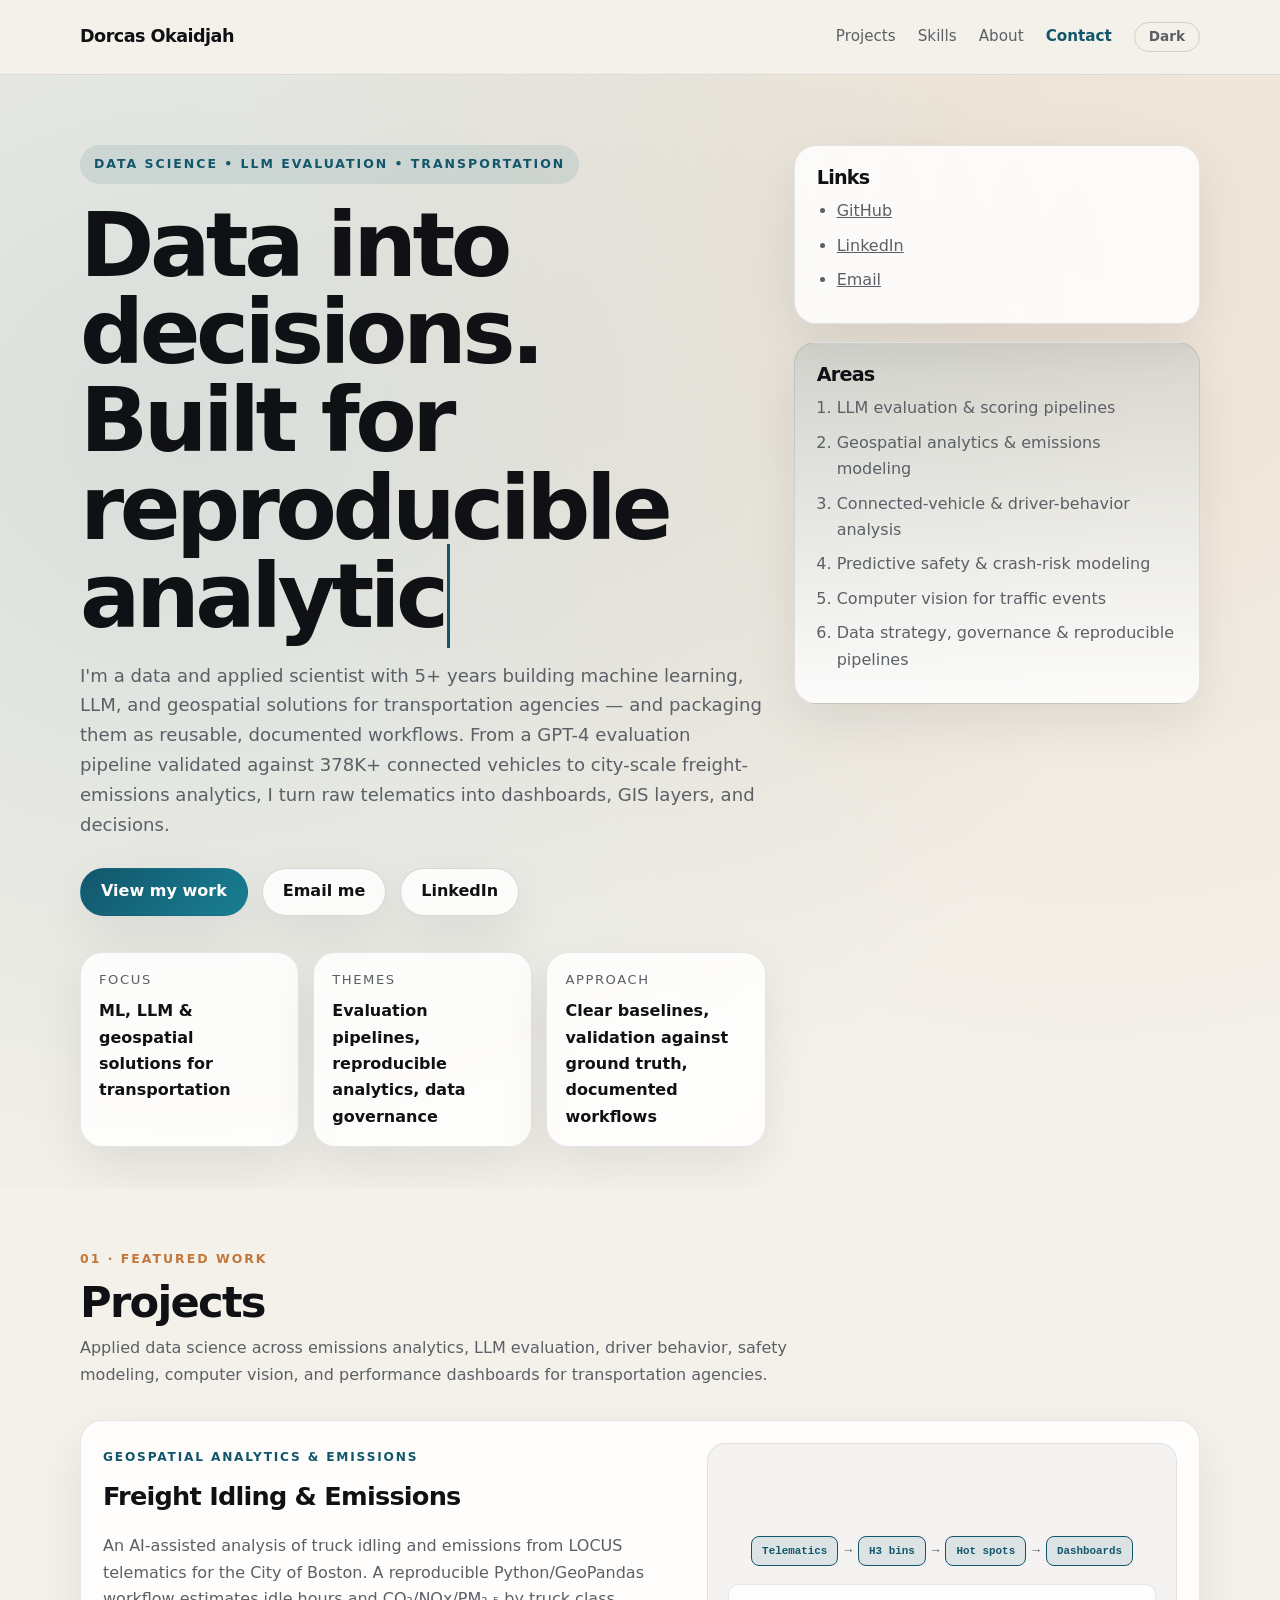
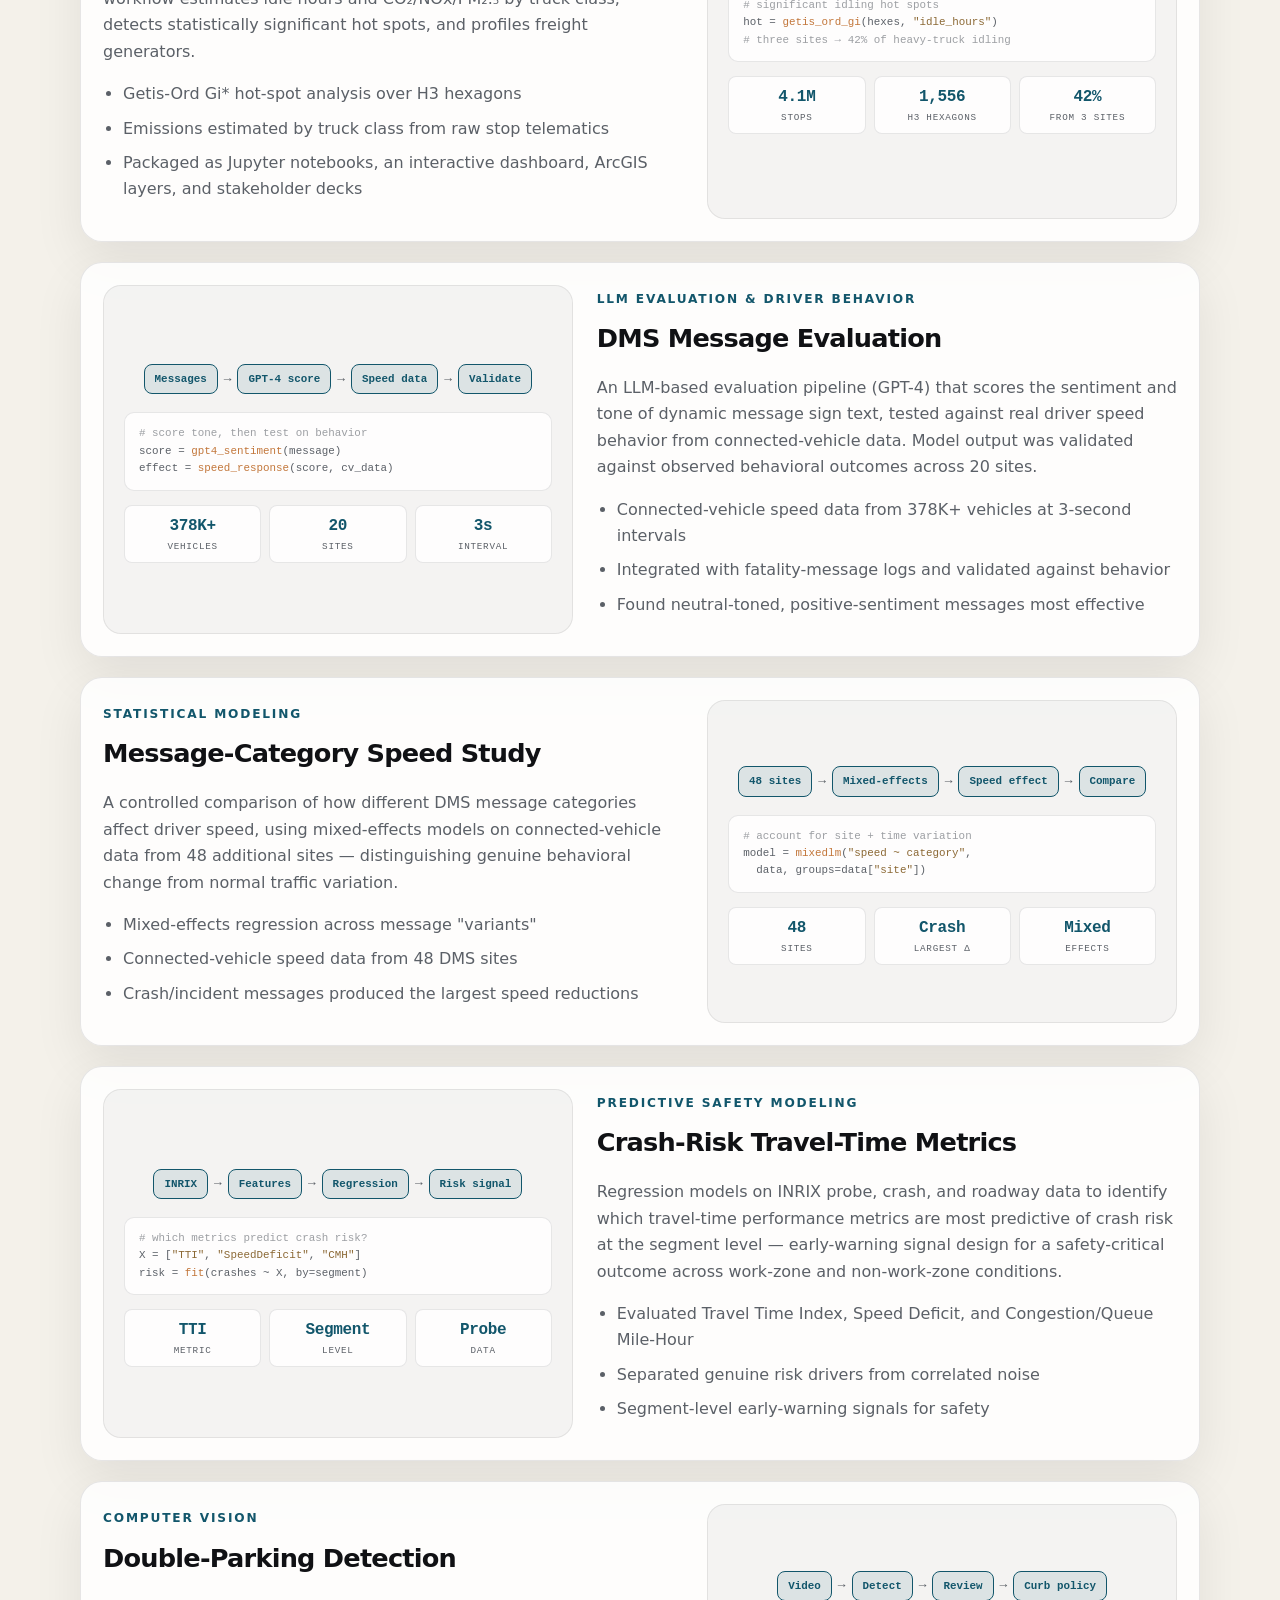
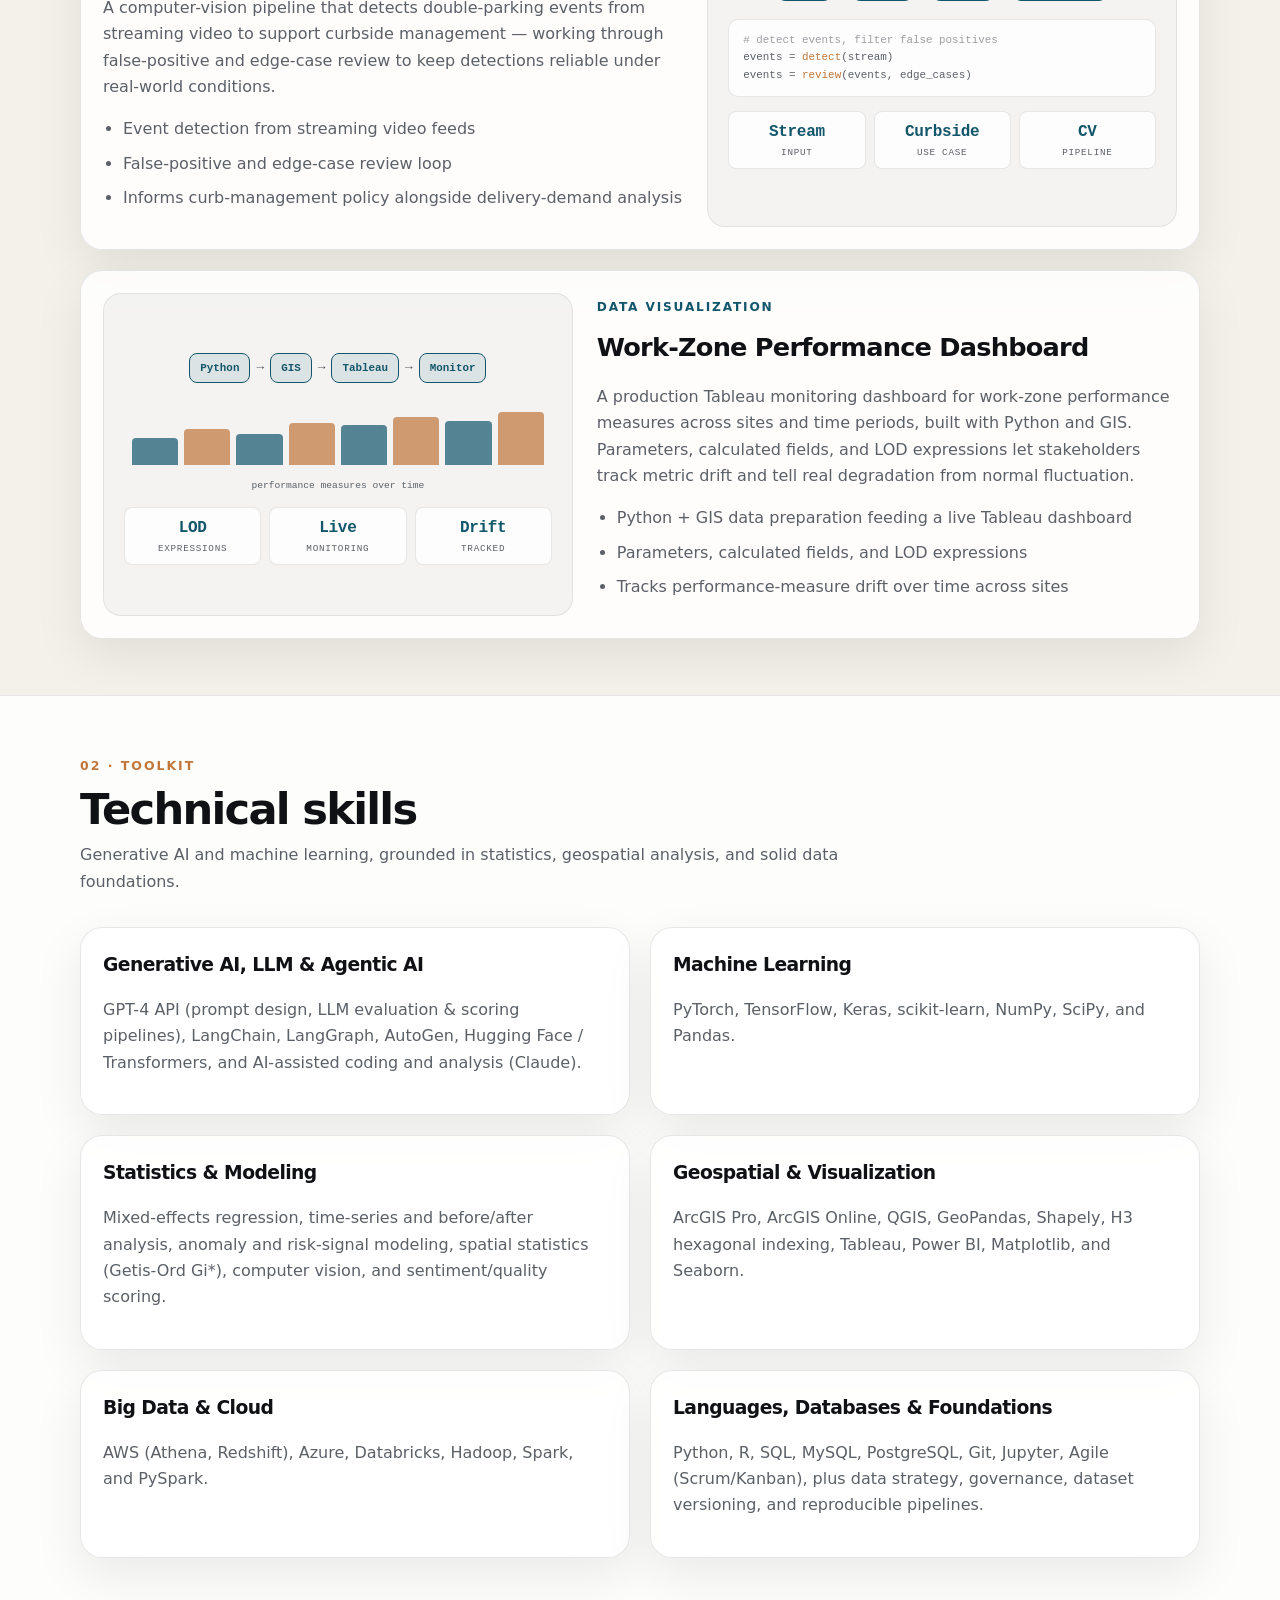
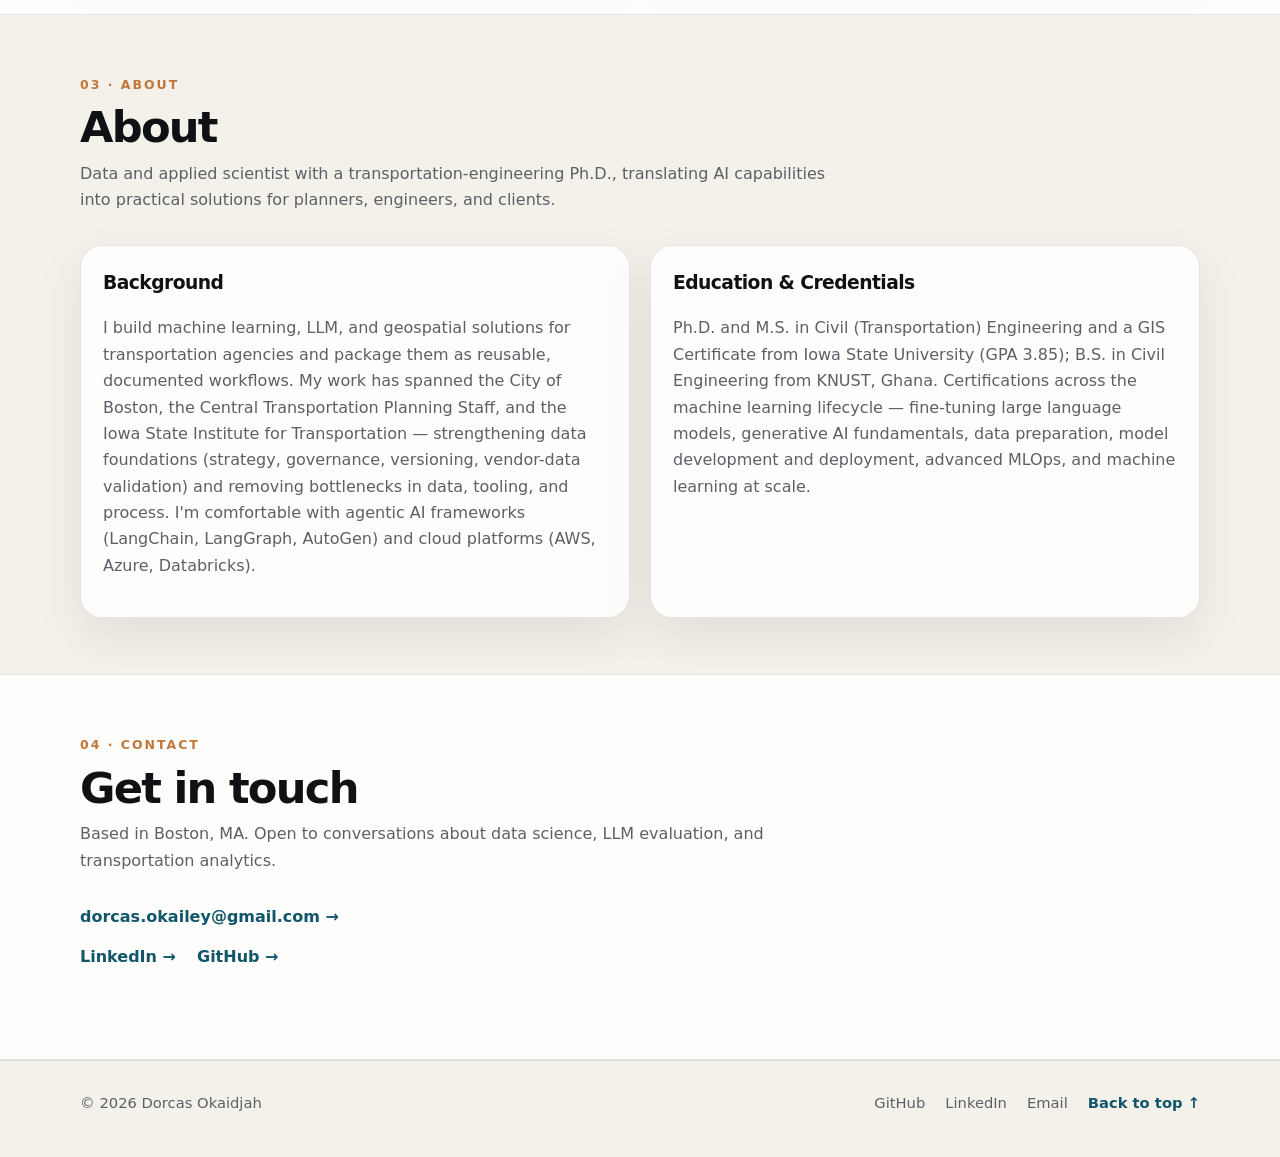
==== commit 0b47116b: "Differentiate and improve layout - New petrol-blue + amber palette (light and dark) - Alternating zi" ====
--- a/index.html
+++ b/index.html
@@ -17,7 +17,7 @@
 <body class="loading">
   <div class="scroll-progress" aria-hidden="true"></div>
 
-  <header class="site-header">
+  <header class="site-header" id="top">
     <div class="container nav-wrap">
       <a class="brand" href="index.html">Dorcas Okaidjah</a>
       <button class="nav-toggle" aria-label="Toggle menu" aria-expanded="false">Menu</button>
@@ -431,6 +431,7 @@
         <a href="https://github.com/Dorcas-Okaidjah" target="_blank" rel="noopener">GitHub</a>
         <a href="https://www.linkedin.com/in/dorcas-o-okaidjah" target="_blank" rel="noopener">LinkedIn</a>
         <a href="mailto:dorcas.okailey@gmail.com">Email</a>
+        <a class="to-top" href="#top">Back to top &uarr;</a>
       </div>
     </div>
   </footer>
--- a/assets/styles.css
+++ b/assets/styles.css
@@ -1105,3 +1105,91 @@
     text-align: center;
   }
 }
+
+/* =====================================================================
+   DORCAS — custom improvements layered over the base design
+   (palette, alternating project cards, scroll-spy nav, section numbers)
+   ===================================================================== */
+
+/* --- Distinct palette: petrol blue + warm amber --- */
+:root {
+  --accent: #12566b;
+  --accent-2: #c2763a;
+  --accent-soft: rgba(18, 86, 107, 0.10);
+  --hero-grad-1: rgba(18, 86, 107, 0.12);
+  --hero-grad-2: rgba(194, 118, 58, 0.12);
+}
+
+:root[data-theme="dark"] {
+  --accent: #46b5c9;
+  --accent-2: #e0a561;
+  --accent-soft: rgba(70, 181, 201, 0.12);
+  --hero-grad-1: rgba(70, 181, 201, 0.07);
+  --hero-grad-2: rgba(224, 165, 97, 0.06);
+}
+
+.button-primary {
+  background: linear-gradient(135deg, var(--accent), #1a7f93);
+}
+.button-primary:hover {
+  background: linear-gradient(135deg, #0f4d5e, #1b86a0);
+  box-shadow: 0 22px 55px rgba(18, 86, 107, 0.22);
+}
+[data-theme="dark"] .button-primary {
+  background: linear-gradient(135deg, #2a8ba0, #46b5c9);
+}
+[data-theme="dark"] .button-primary:hover {
+  background: linear-gradient(135deg, #34a0b8, #57c6da);
+}
+
+/* --- Anchor links clear the sticky header --- */
+section[id] { scroll-margin-top: 92px; }
+
+/* --- Numbered section headers (01 · …) --- */
+main { counter-reset: sec; }
+.section { counter-increment: sec; }
+.section .section-kicker::before {
+  content: counter(sec, decimal-leading-zero) "  ·  ";
+  color: var(--accent-2);
+}
+
+/* --- Scroll-spy: highlight the active section in the nav --- */
+.site-nav a.active {
+  color: var(--accent);
+  font-weight: 700;
+}
+
+/* --- Alternating (zig-zag) project cards for better rhythm --- */
+.project-card:nth-child(even) { grid-template-columns: 0.85fr 1.05fr; }
+.project-card:nth-child(even) .project-copy { order: 2; }
+.project-card:nth-child(even) .project-visual { order: 1; }
+
+/* subtle accent edge that animates in on hover */
+.project-card { position: relative; overflow: hidden; }
+.project-card::after {
+  content: '';
+  position: absolute;
+  top: 0; left: 0; bottom: 0;
+  width: 4px;
+  background: linear-gradient(180deg, var(--accent), var(--accent-2));
+  transform: scaleY(0);
+  transform-origin: top;
+  transition: transform 0.35s cubic-bezier(0.22, 1, 0.36, 1);
+}
+.project-card:hover::after { transform: scaleY(1); }
+
+/* --- Back-to-top link --- */
+.to-top {
+  font-weight: 700;
+  color: var(--accent) !important;
+}
+
+@media (max-width: 940px) {
+  /* keep copy above the visual when cards stack on mobile */
+  .project-card:nth-child(even) .project-copy { order: 0; }
+  .project-card:nth-child(even) .project-visual { order: 1; }
+}
+
+@media (prefers-reduced-motion: reduce) {
+  .project-card::after { transition: none; }
+}
